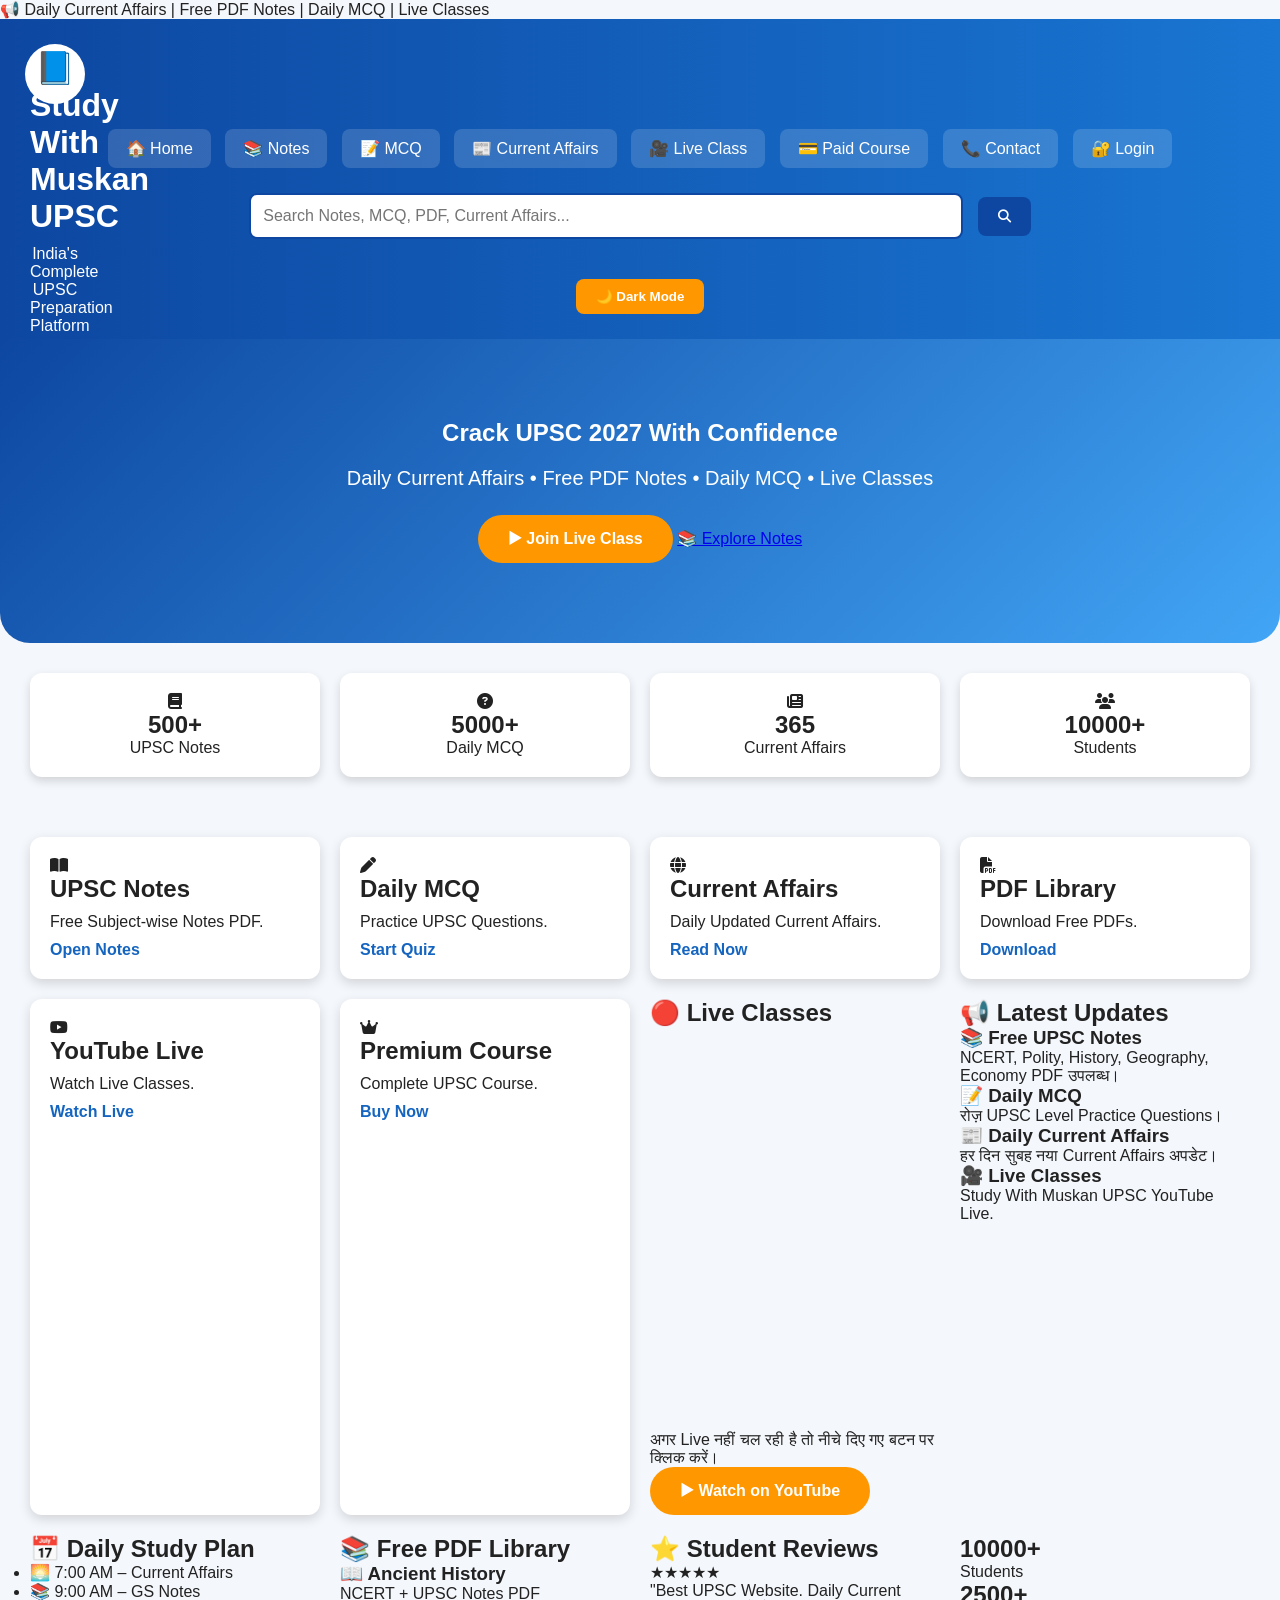
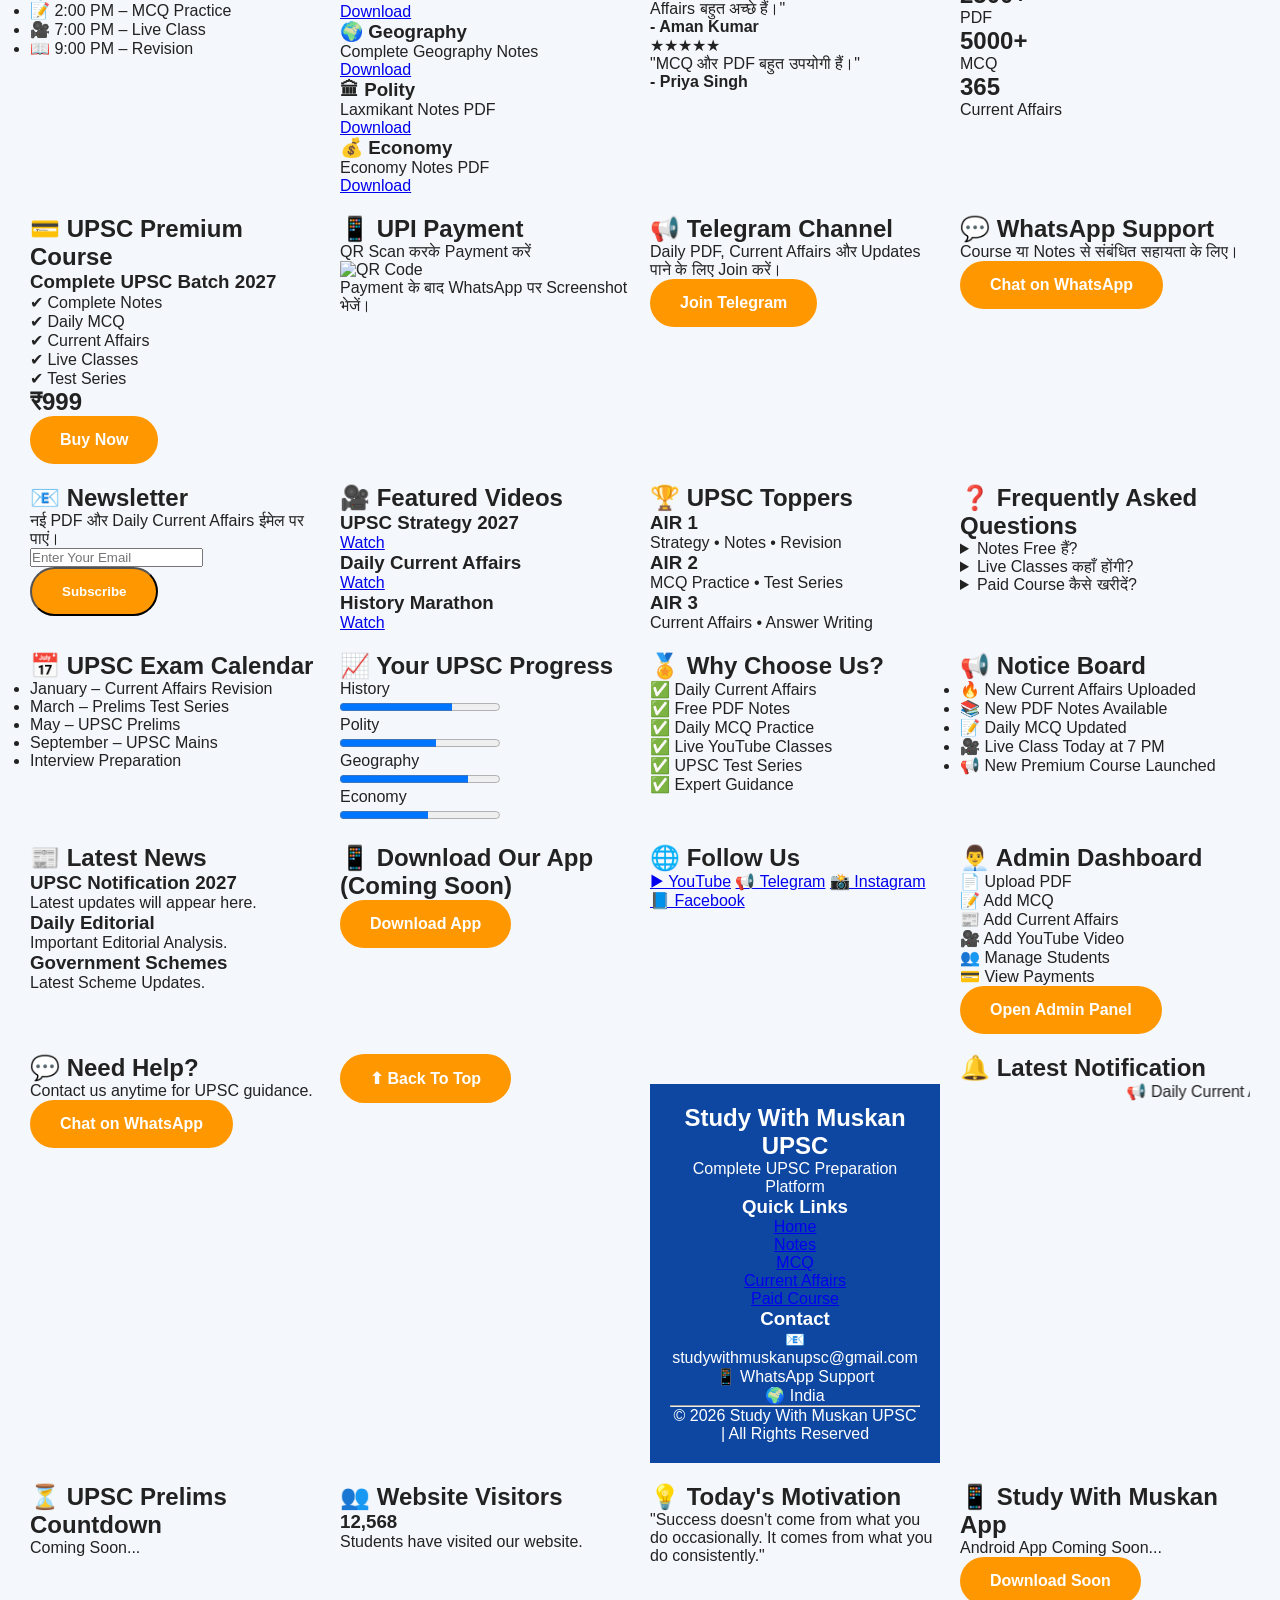
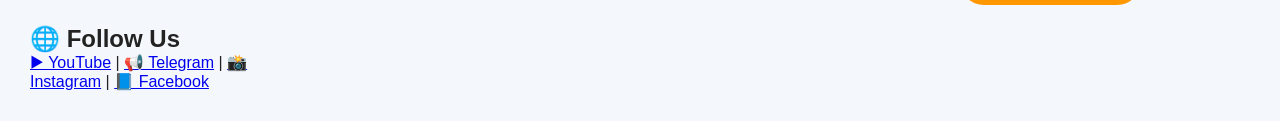
==== index.html @ 5e765876 "Update index.html" ====
<!DOCTYPE html>
<html lang="hi">
<head>
<meta charset="UTF-8">
<meta name="viewport" content="width=device-width, initial-scale=1.0">
<title>Study With Muskan UPSC</title>

<link rel="stylesheet" href="style.css">

<link rel="stylesheet"
href="https://cdnjs.cloudflare.com/ajax/libs/font-awesome/6.5.2/css/all.min.css">

</head>

<body>

<div class="topbar">
📢 Daily Current Affairs | Free PDF Notes | Daily MCQ | Live Classes
</div>

<header class="header">

<div class="logo">

<h1>📘 Study With Muskan UPSC</h1>

<p>India's Complete UPSC Preparation Platform</p>

</div>

<nav>

<a href="index.html">🏠 Home</a>

<a href="notes.html">📚 Notes</a>

<a href="mcq.html">📝 MCQ</a>

<a href="current-affairs.html">📰 Current Affairs</a>

<a href="video.html">🎥 Live Class</a>

<a href="paid.html">💳 Paid Course</a>

<a href="contact.html">📞 Contact</a>

<a href="login.html">🔐 Login</a>

</nav>

<div class="search-box">

<input type="text"
placeholder="Search Notes, MCQ, PDF, Current Affairs...">

<button>

<i class="fa-solid fa-magnifying-glass"></i>

</button>

</div>

<button id="darkBtn">

🌙 Dark Mode

</button>

</header>

<section class="hero">

<h1>Crack UPSC 2027 With Confidence</h1>

<p>

Daily Current Affairs • Free PDF Notes • Daily MCQ • Live Classes

</p>

<a href="https://www.youtube.com/@studywithmuskanupsc"
target="_blank"
class="btn">

▶ Join Live Class

</a>

<a href="notes.html"
class="btn2">

📚 Explore Notes

</a>

</section><section class="dashboard">

<div class="box">
<i class="fa-solid fa-book"></i>
<h2>500+</h2>
<p>UPSC Notes</p>
</div>

<div class="box">
<i class="fa-solid fa-circle-question"></i>
<h2>5000+</h2>
<p>Daily MCQ</p>
</div>

<div class="box">
<i class="fa-solid fa-newspaper"></i>
<h2>365</h2>
<p>Current Affairs</p>
</div>

<div class="box">
<i class="fa-solid fa-users"></i>
<h2>10000+</h2>
<p>Students</p>
</div>

</section>

<section class="cards">

<div class="card">
<i class="fa-solid fa-book-open"></i>
<h2>UPSC Notes</h2>
<p>Free Subject-wise Notes PDF.</p>
<a href="notes.html" class="card-btn">Open Notes</a>
</div>

<div class="card">
<i class="fa-solid fa-pen"></i>
<h2>Daily MCQ</h2>
<p>Practice UPSC Questions.</p>
<a href="mcq.html" class="card-btn">Start Quiz</a>
</div>

<div class="card">
<i class="fa-solid fa-globe"></i>
<h2>Current Affairs</h2>
<p>Daily Updated Current Affairs.</p>
<a href="current-affairs.html" class="card-btn">Read Now</a>
</div>

<div class="card">
<i class="fa-solid fa-file-pdf"></i>
<h2>PDF Library</h2>
<p>Download Free PDFs.</p>
<a href="notes.html" class="card-btn">Download</a>
</div>

<div class="card">
<i class="fa-brands fa-youtube"></i>
<h2>YouTube Live</h2>
<p>Watch Live Classes.</p>
<a href="https://www.youtube.com/@studywithmuskanupsc" target="_blank" class="card-btn">Watch Live</a>
</div>

<div class="card">
<i class="fa-solid fa-crown"></i>
<h2>Premium Course</h2>
<p>Complete UPSC Course.</p>
<a href="paid.html" class="card-btn">Buy Now</a>
</div>
<section class="live-section">

<h2>🔴 Live Classes</h2>

<div class="live-card">

<iframe width="100%" height="400"
src="https://www.youtube.com/embed/live_stream?channel=YOUR_CHANNEL_ID"
title="YouTube Live"
frameborder="0"
allowfullscreen>
</iframe>

<p>अगर Live नहीं चल रही है तो नीचे दिए गए बटन पर क्लिक करें।</p>

<a href="https://www.youtube.com/@studywithmuskanupsc"
target="_blank"
class="btn">

▶ Watch on YouTube

</a>

</div>

</section>

<section class="updates">

<h2>📢 Latest Updates</h2>

<div class="update">

<h3>📚 Free UPSC Notes</h3>

<p>NCERT, Polity, History, Geography, Economy PDF उपलब्ध।</p>

</div>

<div class="update">

<h3>📝 Daily MCQ</h3>

<p>रोज़ UPSC Level Practice Questions।</p>

</div>

<div class="update">

<h3>📰 Daily Current Affairs</h3>

<p>हर दिन सुबह नया Current Affairs अपडेट।</p>

</div>

<div class="update">

<h3>🎥 Live Classes</h3>

<p>Study With Muskan UPSC YouTube Live.</p>

</div>

</section>

<section class="study-plan">

<h2>📅 Daily Study Plan</h2>

<ul>

<li>🌅 7:00 AM – Current Affairs</li>

<li>📚 9:00 AM – GS Notes</li>

<li>📝 2:00 PM – MCQ Practice</li>

<li>🎥 7:00 PM – Live Class</li>

<li>📖 9:00 PM – Revision</li>

</ul>

</section><section class="pdf-library">

<h2>📚 Free PDF Library</h2>

<div class="pdf-card">

<h3>📖 Ancient History</h3>

<p>NCERT + UPSC Notes PDF</p>

<a href="pdf/ancient-history.pdf" class="card-btn">
Download
</a>

</div>

<div class="pdf-card">

<h3>🌍 Geography</h3>

<p>Complete Geography Notes</p>

<a href="pdf/geography.pdf" class="card-btn">
Download
</a>

</div>

<div class="pdf-card">

<h3>🏛 Polity</h3>

<p>Laxmikant Notes PDF</p>

<a href="pdf/polity.pdf" class="card-btn">
Download
</a>

</div>

<div class="pdf-card">

<h3>💰 Economy</h3>

<p>Economy Notes PDF</p>

<a href="pdf/economy.pdf" class="card-btn">
Download
</a>

</div>

</section>

<section class="reviews">

<h2>⭐ Student Reviews</h2>

<div class="review-card">

★★★★★

<p>
"Best UPSC Website. Daily Current Affairs बहुत अच्छे हैं।"
</p>

<h4>- Aman Kumar</h4>

</div>

<div class="review-card">

★★★★★

<p>
"MCQ और PDF बहुत उपयोगी हैं।"
</p>

<h4>- Priya Singh</h4>

</div>

</section>

<section class="counter">

<div class="count-box">
<h2>10000+</h2>
<p>Students</p>
</div>

<div class="count-box">
<h2>2500+</h2>
<p>PDF</p>
</div>

<div class="count-box">
<h2>5000+</h2>
<p>MCQ</p>
</div>

<div class="count-box">
<h2>365</h2>
<p>Current Affairs</p>
</div>

</section><section class="premium">

<h2>💳 UPSC Premium Course</h2>

<div class="premium-card">

<h3>Complete UPSC Batch 2027</h3>

<p>✔ Complete Notes</p>
<p>✔ Daily MCQ</p>
<p>✔ Current Affairs</p>
<p>✔ Live Classes</p>
<p>✔ Test Series</p>

<h2>₹999</h2>

<a href="paid.html" class="btn">
Buy Now
</a>

</div>

</section>

<section class="payment">

<h2>📱 UPI Payment</h2>

<p>QR Scan करके Payment करें</p>

<img src="qr.png"
alt="QR Code"
width="250">

<p>
Payment के बाद WhatsApp पर Screenshot भेजें।
</p>

</section>

<section class="telegram">

<h2>📢 Telegram Channel</h2>

<p>

Daily PDF, Current Affairs और Updates पाने के लिए Join करें।

</p>

<a href="https://t.me/yourtelegram"
class="btn">

Join Telegram

</a>

</section>

<section class="whatsapp">

<h2>💬 WhatsApp Support</h2>

<p>

Course या Notes से संबंधित सहायता के लिए।

</p>

<a href="https://wa.me/91XXXXXXXXXX"
class="btn">

Chat on WhatsApp

</a>

</section>

<section class="newsletter">

<h2>📧 Newsletter</h2>

<p>

नई PDF और Daily Current Affairs ईमेल पर पाएं।

</p>

<input
type="email"
placeholder="Enter Your Email">

<button class="btn">

Subscribe

</button>

</section><section class="featured-videos">

<h2>🎥 Featured Videos</h2>

<div class="video-grid">

<div class="video-card">
<h3>UPSC Strategy 2027</h3>
<a href="https://www.youtube.com/@studywithmuskanupsc" target="_blank" class="card-btn">Watch</a>
</div>

<div class="video-card">
<h3>Daily Current Affairs</h3>
<a href="https://www.youtube.com/@studywithmuskanupsc" target="_blank" class="card-btn">Watch</a>
</div>

<div class="video-card">
<h3>History Marathon</h3>
<a href="https://www.youtube.com/@studywithmuskanupsc" target="_blank" class="card-btn">Watch</a>
</div>

</div>

</section>

<section class="toppers">

<h2>🏆 UPSC Toppers</h2>

<div class="topper-card">
<h3>AIR 1</h3>
<p>Strategy • Notes • Revision</p>
</div>

<div class="topper-card">
<h3>AIR 2</h3>
<p>MCQ Practice • Test Series</p>
</div>

<div class="topper-card">
<h3>AIR 3</h3>
<p>Current Affairs • Answer Writing</p>
</div>

</section>

<section class="faq">

<h2>❓ Frequently Asked Questions</h2>

<details>
<summary>Notes Free हैं?</summary>
<p>हाँ, Free Notes उपलब्ध हैं।</p>
</details>

<details>
<summary>Live Classes कहाँ होंगी?</summary>
<p>YouTube चैनल पर Live Classes होंगी।</p>
</details>

<details>
<summary>Paid Course कैसे खरीदें?</summary>
<p>QR या Payment Gateway से।</p>
</details>

</section>

<section class="calendar">

<h2>📅 UPSC Exam Calendar</h2>

<ul>

<li>January – Current Affairs Revision</li>

<li>March – Prelims Test Series</li>

<li>May – UPSC Prelims</li>

<li>September – UPSC Mains</li>

<li>Interview Preparation</li>

</ul>

</section><section class="progress">

<h2>📈 Your UPSC Progress</h2>

<div class="progress-card">

<p>History</p>

<progress value="70" max="100"></progress>

<p>Polity</p>

<progress value="60" max="100"></progress>

<p>Geography</p>

<progress value="80" max="100"></progress>

<p>Economy</p>

<progress value="55" max="100"></progress>

</div>

</section>

<section class="achievements">

<h2>🏅 Why Choose Us?</h2>

<div class="achievement-card">
✅ Daily Current Affairs
</div>

<div class="achievement-card">
✅ Free PDF Notes
</div>

<div class="achievement-card">
✅ Daily MCQ Practice
</div>

<div class="achievement-card">
✅ Live YouTube Classes
</div>

<div class="achievement-card">
✅ UPSC Test Series
</div>

<div class="achievement-card">
✅ Expert Guidance
</div>

</section>

<section class="notice-board">

<h2>📢 Notice Board</h2>

<ul>

<li>🔥 New Current Affairs Uploaded</li>

<li>📚 New PDF Notes Available</li>

<li>📝 Daily MCQ Updated</li>

<li>🎥 Live Class Today at 7 PM</li>

<li>📢 New Premium Course Launched</li>

</ul>

</section>

<section class="latest-news">

<h2>📰 Latest News</h2>

<div class="news-card">

<h3>UPSC Notification 2027</h3>

<p>Latest updates will appear here.</p>

</div>

<div class="news-card">

<h3>Daily Editorial</h3>

<p>Important Editorial Analysis.</p>

</div>

<div class="news-card">

<h3>Government Schemes</h3>

<p>Latest Scheme Updates.</p>

</div>

</section>

<section class="app-download">

<h2>📱 Download Our App (Coming Soon)</h2>

<a href="#" class="btn">

Download App

</a>

</section>

<section class="social-media">

<h2>🌐 Follow Us</h2>

<a href="https://www.youtube.com/@studywithmuskanupsc" target="_blank">▶ YouTube</a>

<a href="#">📢 Telegram</a>

<a href="#">📸 Instagram</a>

<a href="#">📘 Facebook</a>

</section><section class="admin-preview">

<h2>👨‍💼 Admin Dashboard</h2>

<div class="admin-card">

<p>📄 Upload PDF</p>

<p>📝 Add MCQ</p>

<p>📰 Add Current Affairs</p>

<p>🎥 Add YouTube Video</p>

<p>👥 Manage Students</p>

<p>💳 View Payments</p>

<a href="admin.html" class="btn">
Open Admin Panel
</a>

</div>

</section>

<section class="chat-support">

<h2>💬 Need Help?</h2>

<p>Contact us anytime for UPSC guidance.</p>

<a href="https://wa.me/91XXXXXXXXXX" class="btn">

Chat on WhatsApp

</a>

</section>

<section class="back-top">

<a href="#top" class="btn">

⬆ Back To Top

</a>

</section>

<footer class="footer">

<div class="footer-box">

<h2>Study With Muskan UPSC</h2>

<p>

Complete UPSC Preparation Platform

</p>

</div>

<div class="footer-box">

<h3>Quick Links</h3>

<a href="index.html">Home</a><br>

<a href="notes.html">Notes</a><br>

<a href="mcq.html">MCQ</a><br>

<a href="current-affairs.html">Current Affairs</a><br>

<a href="paid.html">Paid Course</a>

</div>

<div class="footer-box">

<h3>Contact</h3>

<p>📧 studywithmuskanupsc@gmail.com</p>

<p>📱 WhatsApp Support</p>

<p>🌍 India</p>

</div>

<hr>

<p style="text-align:center">

© 2026 Study With Muskan UPSC | All Rights Reserved

</p>

</footer><section class="notification">

<h2>🔔 Latest Notification</h2>

<marquee behavior="scroll" direction="left">

📢 Daily Current Affairs Updated | New PDF Notes Available | Live Class Today 7:00 PM | Premium Course Open

</marquee>

</section>

<section class="countdown">

<h2>⏳ UPSC Prelims Countdown</h2>

<div id="countdown-box">

<p>Coming Soon...</p>

</div>

</section>

<section class="visitor-counter">

<h2>👥 Website Visitors</h2>

<h1 id="visitor">12,568</h1>

<p>Students have visited our website.</p>

</section>

<section class="quote">

<h2>💡 Today's Motivation</h2>

<blockquote>

"Success doesn't come from what you do occasionally. It comes from what you do consistently."

</blockquote>

</section>

<section class="download-app">

<h2>📱 Study With Muskan App</h2>

<p>Android App Coming Soon...</p>

<a href="#" class="btn">

Download Soon

</a>

</section>

<section class="social">

<h2>🌐 Follow Us</h2>

<a href="https://www.youtube.com/@studywithmuskanupsc" target="_blank">▶ YouTube</a> |

<a href="#">📢 Telegram</a> |

<a href="#">📸 Instagram</a> |

<a href="#">📘 Facebook</a>

</section>

<script src="script.js"></script>

</body>

</html>
</section>
---- style.css ----
.dashboard{
display:grid;
grid-template-columns:repeat(auto-fit,minmax(180px,1fr));
gap:20px;
padding:30px;
}

.box{
background:#ffffff;
padding:20px;
text-align:center;
border-radius:12px;
box-shadow:0 4px 10px rgba(0,0,0,.15);
transition:.3s;
}

.box:hover{
transform:translateY(-8px);
}

.dark .box{
background:#2b2b2b;
color:white;
}.dark{
background:#121212;
color:white;
}

.dark .header{
background:#000;
}

.dark .hero{
background:#1f1f1f;
color:white;
}

.dark .card{
background:#2a2a2a;
color:white;
}

.dark footer{
background:#000;
}*{
margin:0;
padding:0;
box-sizing:border-box;
font-family:Arial,sans-serif;
}

body{
background:#f4f7fb;
color:#222;
}

.header{
background:linear-gradient(90deg,#0d47a1,#1976d2);
color:white;
text-align:center;
padding:25px;
}

.header h1{
font-size:32px;
margin-bottom:10px;
}

nav{
margin-top:20px;
}

nav a{
display:inline-block;
margin:5px;
padding:10px 18px;
background:rgba(255,255,255,.15);
color:white;
text-decoration:none;
border-radius:8px;
transition:.3s;
}

nav a:hover{
background:white;
color:#1565c0;
}

#darkBtn{
margin-top:20px;
padding:10px 20px;
border:none;
border-radius:8px;
background:#ff9800;
color:white;
font-weight:bold;
cursor:pointer;
}

.hero{
text-align:center;
padding:60px 20px;
background:white;
}

.hero h2{
font-size:40px;
color:#1565c0;
}

.hero p{
margin:20px 0;
font-size:20px;
}

.btn{
display:inline-block;
background:#e53935;
color:white;
padding:15px 30px;
text-decoration:none;
border-radius:10px;
}

.cards{
display:grid;
grid-template-columns:repeat(auto-fit,minmax(250px,1fr));
gap:20px;
padding:30px;
}

.card{
background:white;
padding:20px;
border-radius:12px;
box-shadow:0 4px 12px rgba(0,0,0,.15);
}

.card h2{
margin-bottom:10px;
}

.card a{
display:inline-block;
margin-top:10px;
color:#1565c0;
font-weight:bold;
text-decoration:none;
}

footer{
background:#0d47a1;
color:white;
text-align:center;
padding:20px;
margin-top:30px;
}
.logo-box{
display:flex;
justify-content:center;
align-items:center;
gap:15px;
margin-bottom:15px;
}

.logo{
width:60px;
height:60px;
border-radius:50%;
background:white;
padding:5px;
}
.card{
transition:0.3s;
}

.card:hover{
transform:translateY(-10px);
box-shadow:0 10px 25px rgba(0,0,0,.3);
}

.btn{
transition:0.3s;
}

.btn:hover{
background:#ff5722;
transform:scale(1.05);
}
.notice{
background:#ffeb3b;
color:#000;
text-align:center;
padding:12px;
font-weight:bold;
animation:blink 2s infinite;
}

@keyframes blink{
50%{
opacity:0.6;
}
}
.visitor{
text-align:center;
font-size:20px;
font-weight:bold;
padding:20px;
background:#e3f2fd;
margin:20px;
border-radius:10px;
}
.hero{
background:linear-gradient(135deg,#0d47a1,#42a5f5);
color:white;
padding:80px 20px;
text-align:center;
border-radius:0 0 30px 30px;
}

.hero h2{
font-size:42px;
margin-bottom:15px;
}

.hero p{
font-size:20px;
margin-bottom:25px;
}

.btn{
display:inline-block;
background:#ff9800;
color:white;
padding:15px 30px;
border-radius:30px;
text-decoration:none;
font-weight:bold;
transition:0.3s;
}

.btn:hover{
background:#ff5722;
transform:scale(1.08);
}
.top-bar{
background:#ff5722;
color:white;
padding:10px;
text-align:center;
font-weight:bold;
position:sticky;
top:0;
z-index:1000;
}
.slider img{
width:100%;
height:300px;
object-fit:cover;
border-radius:15px;
margin-top:20px;
box-shadow:0 5px 15px rgba(0,0,0,.2);
}
.search-box{
text-align:center;
margin:20px;
}

.search-box input{
width:60%;
padding:12px;
border:2px solid #0d47a1;
border-radius:8px;
font-size:16px;
}

.search-box button{
padding:12px 20px;
background:#0d47a1;
color:white;
border:none;
border-radius:8px;
cursor:pointer;
margin-left:10px;
}
form{
max-width:500px;
margin:30px auto;
padding:20px;
background:white;
border-radius:10px;
box-shadow:0 5px 15px rgba(0,0,0,.2);
}

form input,
form textarea{
width:100%;
padding:12px;
margin:10px 0;
border:1px solid #ccc;
border-radius:8px;
}

form button{
background:#0d47a1;
color:white;
padding:12px 20px;
border:none;
border-radius:8px;
font-size:18px;
cursor:pointer;
}
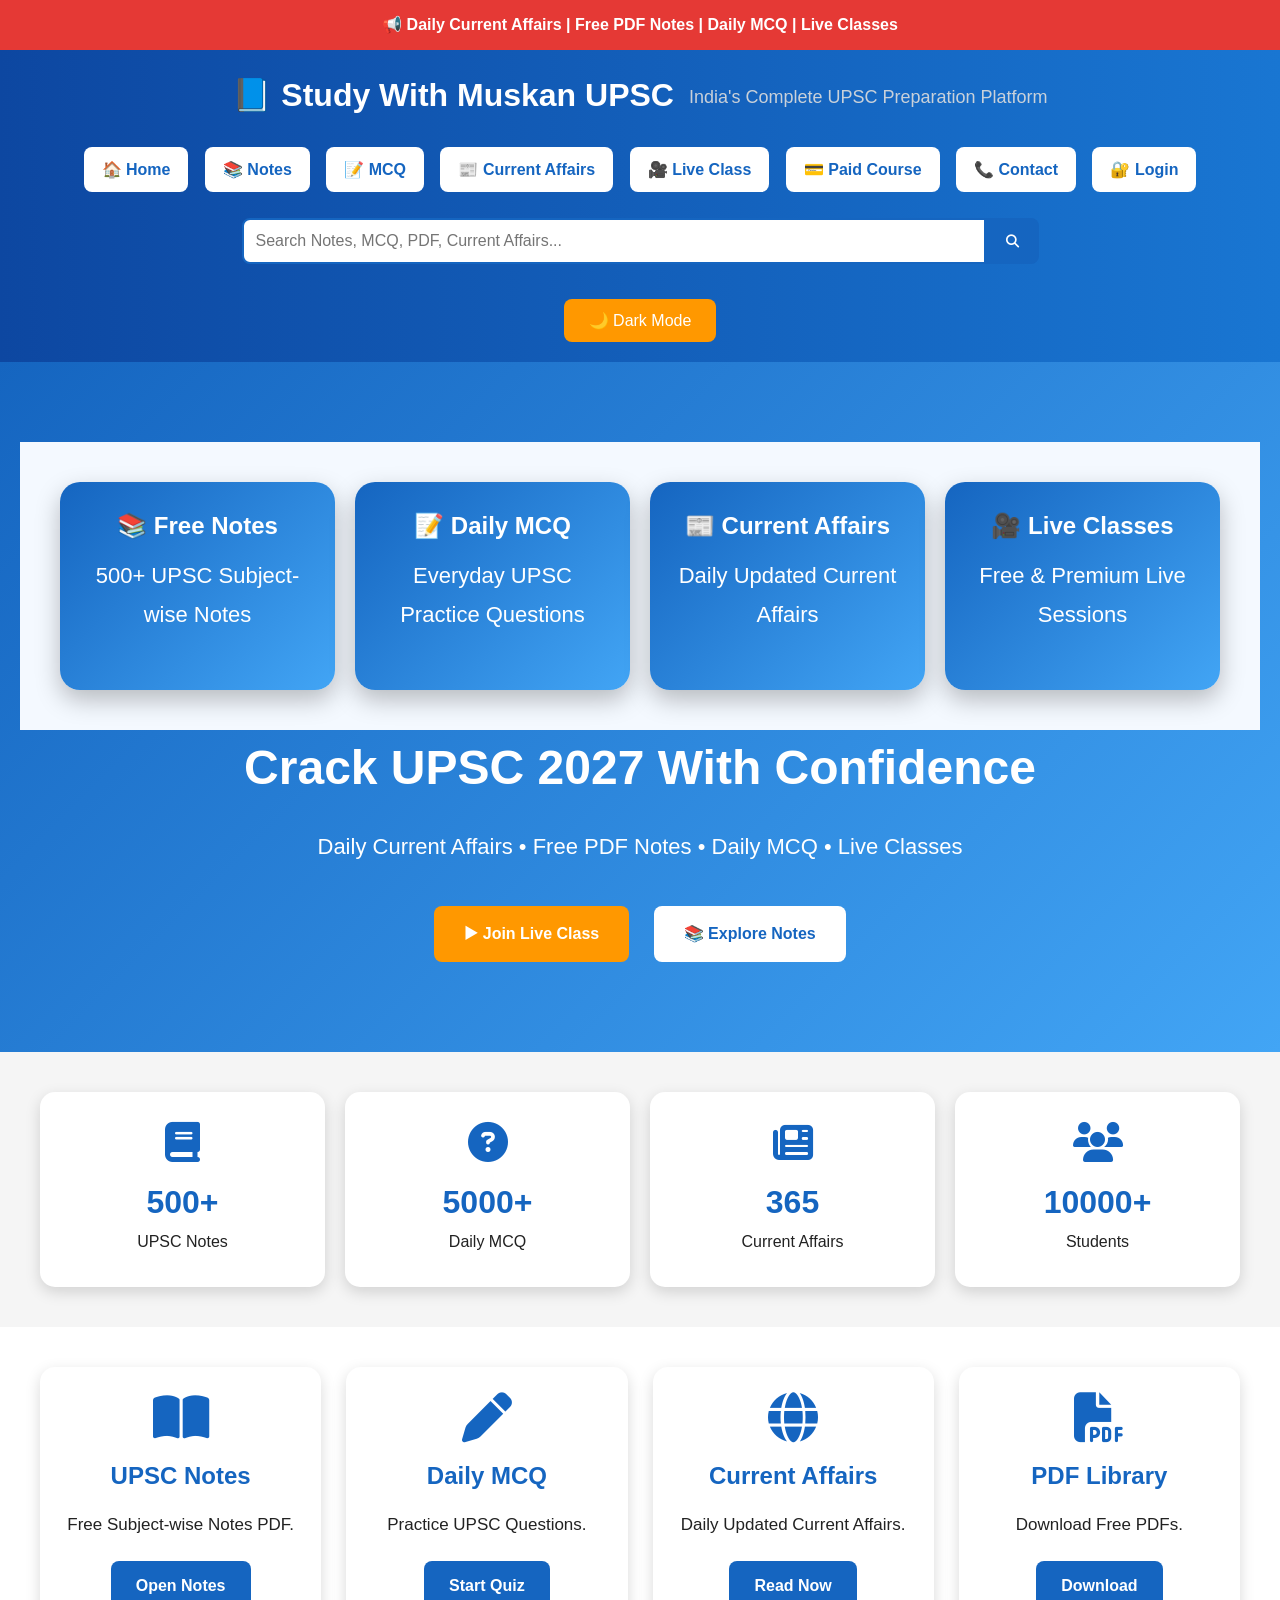
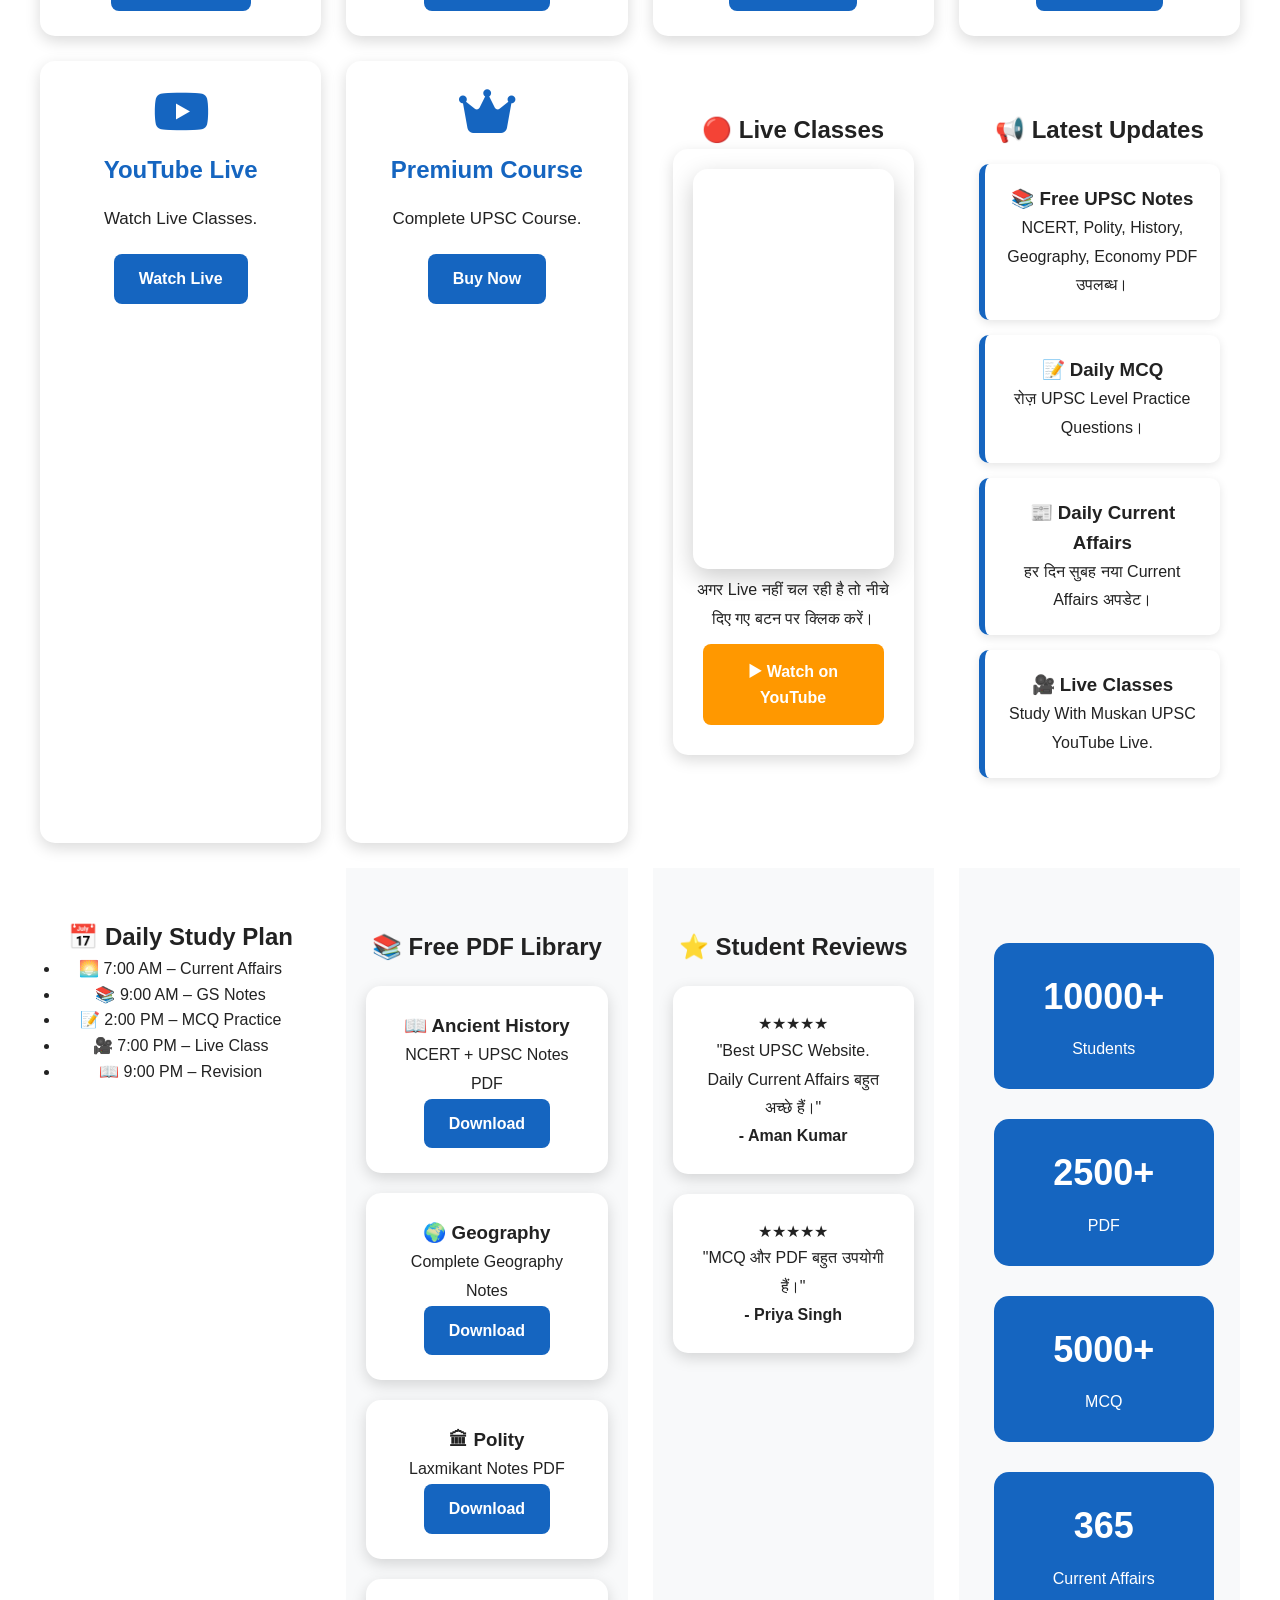
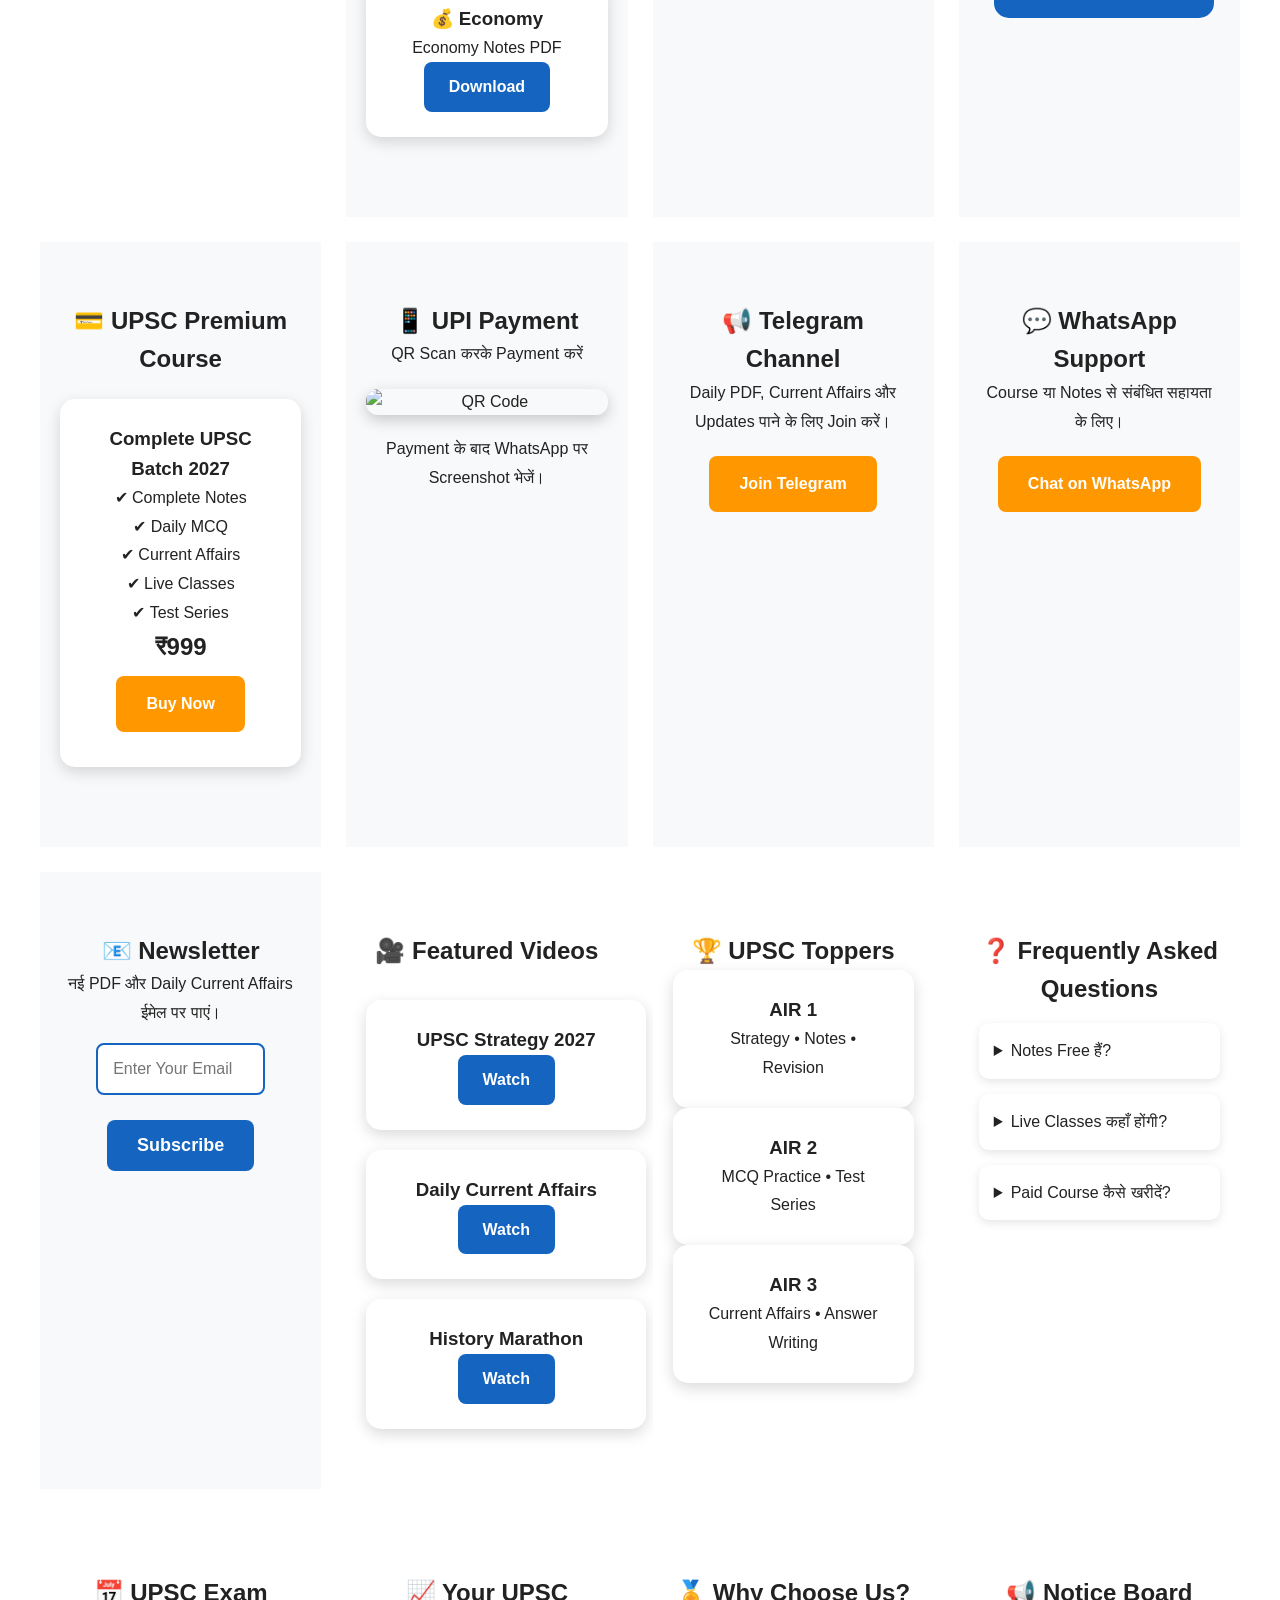
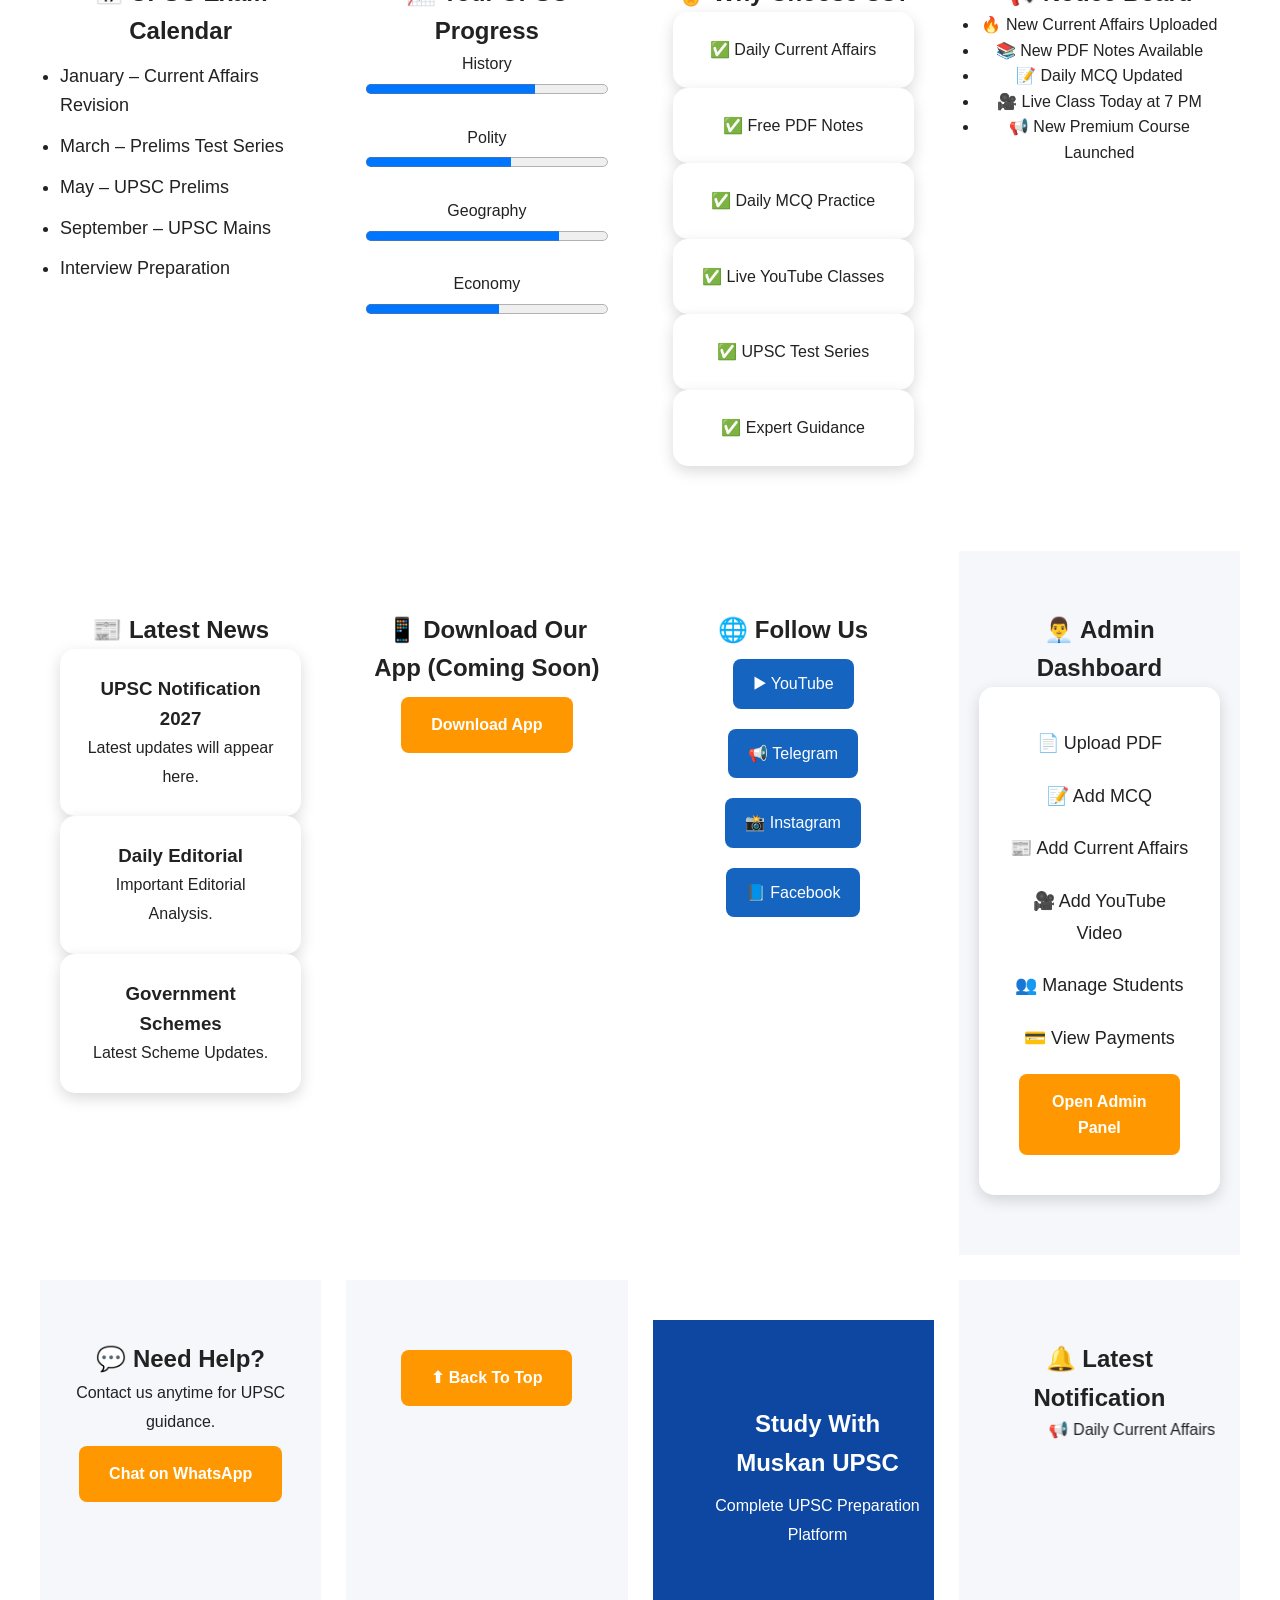
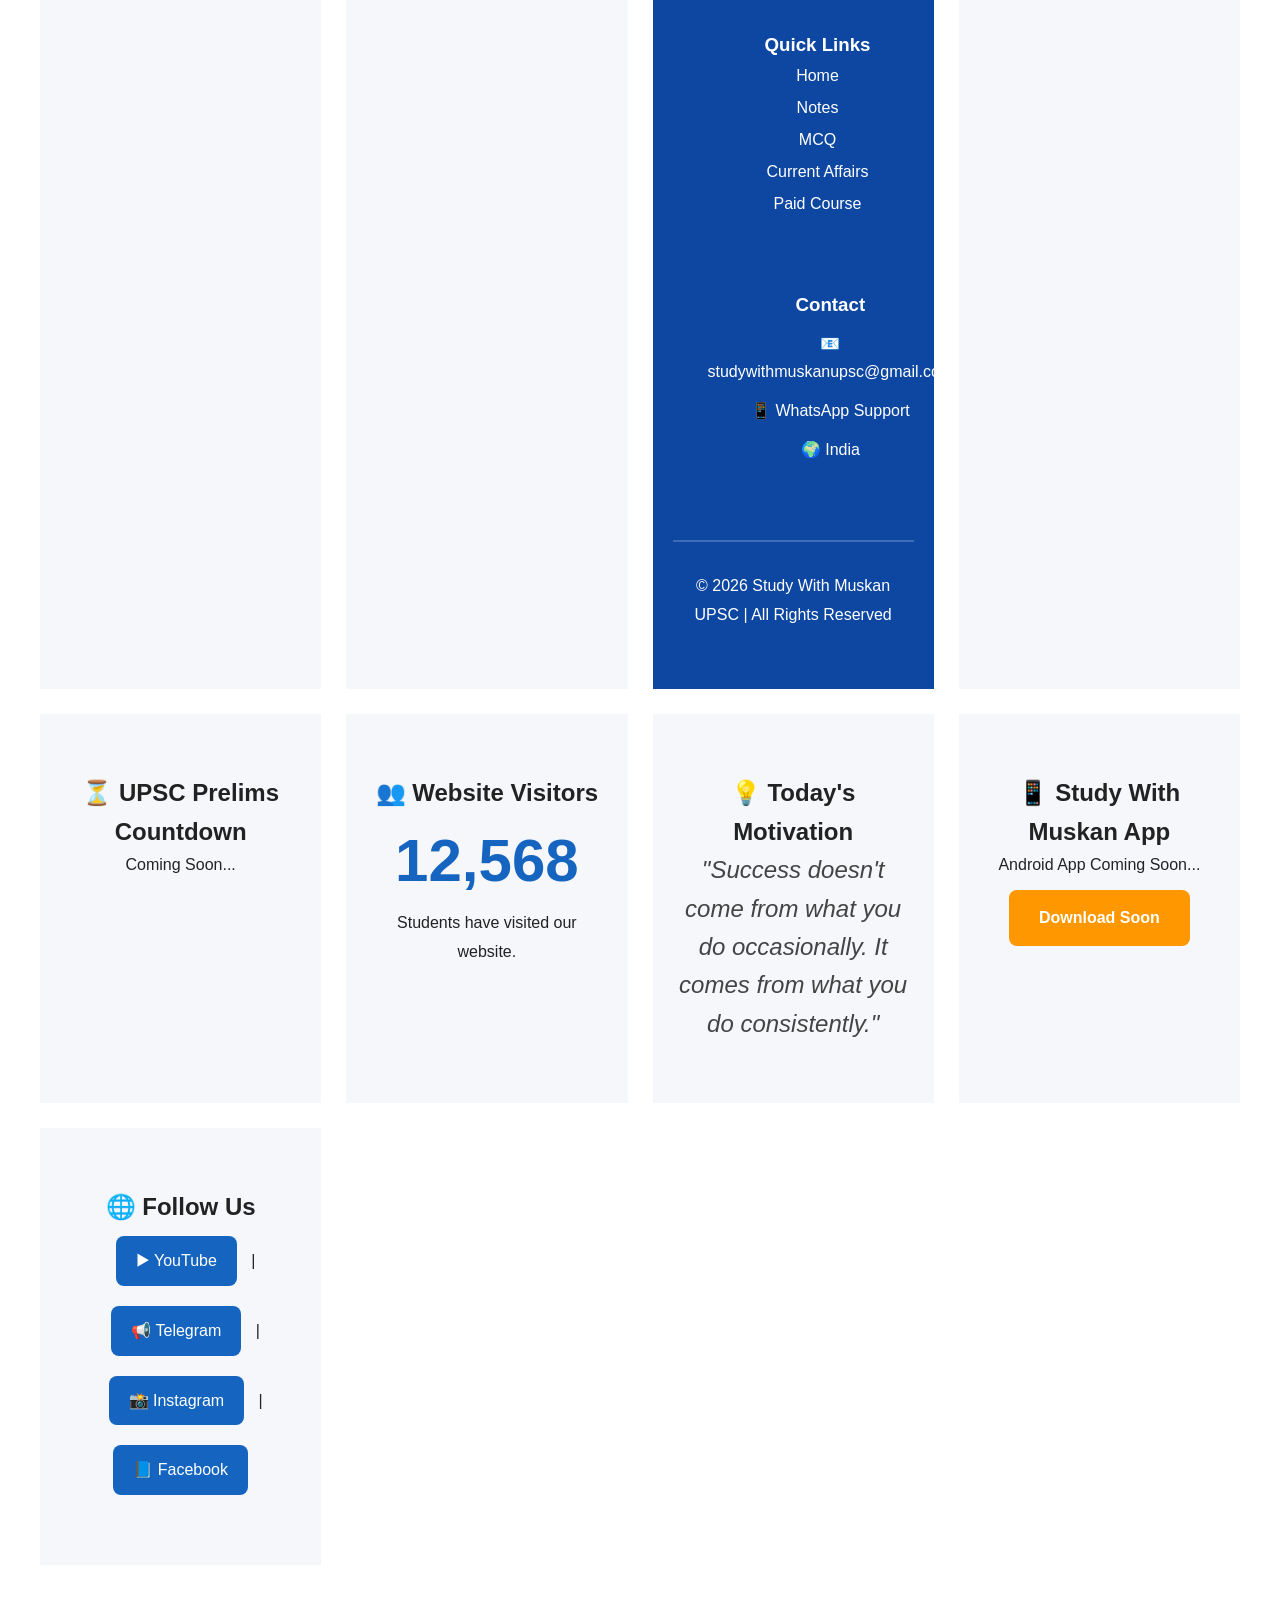
==== commit 81888826: "Update index.html" ====
--- a/index.html
+++ b/index.html
@@ -70,7 +70,29 @@
 </header>
 
 <section class="hero">
-
+<section class="features">
+
+<div class="feature-card">
+    <h2>📚 Free Notes</h2>
+    <p>500+ UPSC Subject-wise Notes</p>
+</div>
+
+<div class="feature-card">
+    <h2>📝 Daily MCQ</h2>
+    <p>Everyday UPSC Practice Questions</p>
+</div>
+
+<div class="feature-card">
+    <h2>📰 Current Affairs</h2>
+    <p>Daily Updated Current Affairs</p>
+</div>
+
+<div class="feature-card">
+    <h2>🎥 Live Classes</h2>
+    <p>Free & Premium Live Sessions</p>
+</div>
+
+</section>
 <h1>Crack UPSC 2027 With Confidence</h1>
 
 <p>
--- a/style.css
+++ b/style.css
@@ -1,312 +1,948 @@
-.dashboard{
-display:grid;
-grid-template-columns:repeat(auto-fit,minmax(180px,1fr));
-gap:20px;
-padding:30px;
-}
-
-.box{
-background:#ffffff;
-padding:20px;
-text-align:center;
-border-radius:12px;
-box-shadow:0 4px 10px rgba(0,0,0,.15);
-transition:.3s;
-}
-
-.box:hover{
-transform:translateY(-8px);
-}
-
-.dark .box{
-background:#2b2b2b;
-color:white;
-}.dark{
-background:#121212;
-color:white;
-}
-
-.dark .header{
-background:#000;
-}
-
-.dark .hero{
-background:#1f1f1f;
-color:white;
-}
-
-.dark .card{
-background:#2a2a2a;
-color:white;
-}
-
-.dark footer{
-background:#000;
-}*{
+*{
 margin:0;
 padding:0;
 box-sizing:border-box;
 font-family:Arial,sans-serif;
+scroll-behavior:smooth;
 }
 
 body{
 background:#f4f7fb;
 color:#222;
+line-height:1.6;
+}
+
+.topbar{
+background:#e53935;
+color:#fff;
+padding:12px;
+text-align:center;
+font-weight:bold;
+font-size:16px;
 }
 
 .header{
 background:linear-gradient(90deg,#0d47a1,#1976d2);
-color:white;
-text-align:center;
-padding:25px;
-}
-
-.header h1{
-font-size:32px;
-margin-bottom:10px;
-}
-
-nav{
-margin-top:20px;
-}
-
-nav a{
-display:inline-block;
-margin:5px;
-padding:10px 18px;
-background:rgba(255,255,255,.15);
-color:white;
-text-decoration:none;
-border-radius:8px;
-transition:.3s;
-}
-
-nav a:hover{
-background:white;
-color:#1565c0;
-}
-
-#darkBtn{
-margin-top:20px;
-padding:10px 20px;
-border:none;
-border-radius:8px;
-background:#ff9800;
-color:white;
-font-weight:bold;
-cursor:pointer;
-}
-
-.hero{
-text-align:center;
-padding:60px 20px;
-background:white;
-}
-
-.hero h2{
-font-size:40px;
-color:#1565c0;
-}
-
-.hero p{
-margin:20px 0;
-font-size:20px;
-}
-
-.btn{
-display:inline-block;
-background:#e53935;
-color:white;
-padding:15px 30px;
-text-decoration:none;
-border-radius:10px;
-}
-
-.cards{
-display:grid;
-grid-template-columns:repeat(auto-fit,minmax(250px,1fr));
-gap:20px;
-padding:30px;
-}
-
-.card{
-background:white;
 padding:20px;
-border-radius:12px;
-box-shadow:0 4px 12px rgba(0,0,0,.15);
-}
-
-.card h2{
-margin-bottom:10px;
-}
-
-.card a{
-display:inline-block;
-margin-top:10px;
-color:#1565c0;
-font-weight:bold;
-text-decoration:none;
-}
-
-footer{
-background:#0d47a1;
-color:white;
-text-align:center;
-padding:20px;
-margin-top:30px;
-}
-.logo-box{
-display:flex;
-justify-content:center;
-align-items:center;
-gap:15px;
-margin-bottom:15px;
-}
-
-.logo{
-width:60px;
-height:60px;
-border-radius:50%;
-background:white;
-padding:5px;
-}
-.card{
-transition:0.3s;
-}
-
-.card:hover{
-transform:translateY(-10px);
-box-shadow:0 10px 25px rgba(0,0,0,.3);
-}
-
-.btn{
-transition:0.3s;
-}
-
-.btn:hover{
-background:#ff5722;
-transform:scale(1.05);
-}
-.notice{
-background:#ffeb3b;
-color:#000;
-text-align:center;
-padding:12px;
-font-weight:bold;
-animation:blink 2s infinite;
-}
-
-@keyframes blink{
-50%{
-opacity:0.6;
-}
-}
-.visitor{
-text-align:center;
-font-size:20px;
-font-weight:bold;
-padding:20px;
-background:#e3f2fd;
-margin:20px;
-border-radius:10px;
-}
-.hero{
-background:linear-gradient(135deg,#0d47a1,#42a5f5);
-color:white;
-padding:80px 20px;
-text-align:center;
-border-radius:0 0 30px 30px;
-}
-
-.hero h2{
-font-size:42px;
-margin-bottom:15px;
-}
-
-.hero p{
-font-size:20px;
-margin-bottom:25px;
-}
-
-.btn{
-display:inline-block;
-background:#ff9800;
-color:white;
-padding:15px 30px;
-border-radius:30px;
-text-decoration:none;
-font-weight:bold;
-transition:0.3s;
-}
-
-.btn:hover{
-background:#ff5722;
-transform:scale(1.08);
-}
-.top-bar{
-background:#ff5722;
-color:white;
-padding:10px;
-text-align:center;
-font-weight:bold;
+text-align:center;
+color:white;
 position:sticky;
 top:0;
 z-index:1000;
 }
-.slider img{
-width:100%;
-height:300px;
-object-fit:cover;
-border-radius:15px;
+
+.logo h1{
+font-size:36px;
+margin-bottom:8px;
+}
+
+.logo p{
+font-size:18px;
+opacity:.9;
+}
+
+nav{
 margin-top:20px;
-box-shadow:0 5px 15px rgba(0,0,0,.2);
-}
+}
+
+nav a{
+display:inline-block;
+margin:6px;
+padding:10px 18px;
+text-decoration:none;
+background:white;
+color:#1565c0;
+border-radius:8px;
+font-weight:bold;
+transition:.3s;
+}
+
+nav a:hover{
+background:#ff9800;
+color:white;
+}
+
 .search-box{
-text-align:center;
-margin:20px;
+margin:20px auto;
+display:flex;
+justify-content:center;
 }
 
 .search-box input{
 width:60%;
 padding:12px;
-border:2px solid #0d47a1;
-border-radius:8px;
+border:2px solid #1565c0;
+border-radius:8px 0 0 8px;
 font-size:16px;
 }
 
 .search-box button{
 padding:12px 20px;
-background:#0d47a1;
+border:none;
+background:#1565c0;
+color:white;
+border-radius:0 8px 8px 0;
+cursor:pointer;
+}
+
+#darkBtn{
+margin-top:15px;
+padding:12px 25px;
+background:#ff9800;
 color:white;
 border:none;
 border-radius:8px;
 cursor:pointer;
-margin-left:10px;
-}
-form{
+font-size:16px;
+}.hero{
+background:linear-gradient(135deg,#1565c0,#42a5f5);
+color:white;
+text-align:center;
+padding:80px 20px;
+}
+
+.hero h1{
+font-size:48px;
+margin-bottom:20px;
+}
+
+.hero p{
+font-size:22px;
+margin-bottom:30px;
+}
+
+.btn,
+.btn2{
+display:inline-block;
+padding:15px 30px;
+margin:10px;
+text-decoration:none;
+border-radius:8px;
+font-weight:bold;
+transition:.3s;
+}
+
+.btn{
+background:#ff9800;
+color:white;
+}
+
+.btn:hover{
+background:#f57c00;
+transform:scale(1.05);
+}
+
+.btn2{
+background:white;
+color:#1565c0;
+}
+
+.btn2:hover{
+background:#eeeeee;
+transform:scale(1.05);
+}
+
+.dashboard{
+display:grid;
+grid-template-columns:repeat(auto-fit,minmax(220px,1fr));
+gap:20px;
+padding:40px;
+background:#f5f5f5;
+}
+
+.box{
+background:white;
+padding:30px;
+text-align:center;
+border-radius:15px;
+box-shadow:0 5px 15px rgba(0,0,0,.15);
+transition:.3s;
+}
+
+.box:hover{
+transform:translateY(-8px);
+}
+
+.box i{
+font-size:40px;
+color:#1565c0;
+margin-bottom:15px;
+}
+
+.box h2{
+font-size:32px;
+color:#1565c0;
+}.cards{
+display:grid;
+grid-template-columns:repeat(auto-fit,minmax(280px,1fr));
+gap:25px;
+padding:40px;
+background:#ffffff;
+}
+
+.card{
+background:white;
+padding:25px;
+text-align:center;
+border-radius:15px;
+box-shadow:0 5px 15px rgba(0,0,0,.15);
+transition:.3s;
+}
+
+.card:hover{
+transform:translateY(-10px);
+box-shadow:0 10px 25px rgba(0,0,0,.25);
+}
+
+.card i{
+font-size:50px;
+color:#1565c0;
+margin-bottom:15px;
+}
+
+.card h2{
+margin-bottom:15px;
+color:#1565c0;
+}
+
+.card p{
+margin-bottom:20px;
+font-size:17px;
+}
+
+.card-btn{
+display:inline-block;
+padding:12px 25px;
+background:#1565c0;
+color:white;
+text-decoration:none;
+border-radius:8px;
+font-weight:bold;
+transition:.3s;
+}
+
+.card-btn:hover{
+background:#ff9800;
+}
+
+.live-section,
+.updates,
+.study-plan{
+padding:50px 20px;
+text-align:center;
+}
+
+.live-card{
+max-width:900px;
+margin:auto;
+background:white;
+padding:20px;
+border-radius:15px;
+box-shadow:0 5px 15px rgba(0,0,0,.15);
+}
+
+.update{
+background:white;
+margin:15px auto;
+padding:20px;
+max-width:800px;
+border-left:6px solid #1565c0;
+border-radius:10px;
+box-shadow:0 3px 10px rgba(0,0,0,.1);
+}.pdf-library,
+.reviews,
+.counter,
+.premium,
+.payment,
+.telegram,
+.whatsapp,
+.newsletter{
+padding:60px 20px;
+text-align:center;
+background:#f8f9fa;
+}
+
+.pdf-card,
+.review-card,
+.premium-card{
+background:#fff;
+padding:25px;
+margin:20px auto;
+max-width:420px;
+border-radius:15px;
+box-shadow:0 5px 15px rgba(0,0,0,.15);
+transition:.3s;
+}
+
+.pdf-card:hover,
+.review-card:hover,
+.premium-card:hover{
+transform:translateY(-8px);
+}
+
+.count-box{
+display:inline-block;
+width:220px;
+margin:15px;
+padding:25px;
+background:#1565c0;
+color:#fff;
+border-radius:15px;
+}
+
+.count-box h2{
+font-size:36px;
+margin-bottom:10px;
+}
+
+.newsletter input{
+width:70%;
 max-width:500px;
-margin:30px auto;
-padding:20px;
-background:white;
-border-radius:10px;
-box-shadow:0 5px 15px rgba(0,0,0,.2);
-}
-
-form input,
-form textarea{
-width:100%;
-padding:12px;
-margin:10px 0;
-border:1px solid #ccc;
+padding:15px;
+border:2px solid #1565c0;
 border-radius:8px;
-}
-
-form button{
-background:#0d47a1;
-color:white;
-padding:12px 20px;
+margin:15px 0;
+font-size:16px;
+}
+
+.newsletter button{
+padding:15px 30px;
+background:#1565c0;
+color:#fff;
 border:none;
 border-radius:8px;
+cursor:pointer;
 font-size:18px;
+}
+
+.payment img{
+border-radius:12px;
+box-shadow:0 5px 15px rgba(0,0,0,.2);
+margin:20px 0;
+}
+
+.telegram .btn,
+.whatsapp .btn{
+margin-top:20px;
+}.featured-videos,
+.toppers,
+.faq,
+.calendar,
+.progress,
+.achievements,
+.notice-board,
+.latest-news,
+.app-download,
+.social-media{
+padding:60px 20px;
+text-align:center;
+background:#ffffff;
+}
+
+.video-grid{
+display:grid;
+grid-template-columns:repeat(auto-fit,minmax(280px,1fr));
+gap:20px;
+margin-top:30px;
+}
+
+.video-card,
+.topper-card,
+.news-card,
+.achievement-card{
+background:#fff;
+padding:25px;
+border-radius:15px;
+box-shadow:0 5px 15px rgba(0,0,0,.15);
+transition:.3s;
+}
+
+.video-card:hover,
+.topper-card:hover,
+.news-card:hover,
+.achievement-card:hover{
+transform:translateY(-8px);
+}
+
+.faq details{
+max-width:800px;
+margin:15px auto;
+padding:15px;
+background:#fff;
+border-radius:10px;
+box-shadow:0 3px 10px rgba(0,0,0,.1);
+text-align:left;
+}
+
+.calendar ul{
+max-width:700px;
+margin:auto;
+text-align:left;
+}
+
+.calendar li{
+margin:12px 0;
+font-size:18px;
+}
+
+progress{
+width:100%;
+height:20px;
+margin-bottom:20px;
+}
+
+.social-media a{
+display:inline-block;
+margin:10px;
+padding:12px 20px;
+background:#1565c0;
+color:white;
+text-decoration:none;
+border-radius:8px;
+transition:.3s;
+}
+
+.social-media a:hover{
+background:#ff9800;
+}.admin-preview,
+.chat-support,
+.back-top,
+.notification,
+.countdown,
+.visitor-counter,
+.quote,
+.download-app,
+.social{
+padding:60px 20px;
+text-align:center;
+background:#f5f7fb;
+}
+
+.admin-card{
+max-width:600px;
+margin:auto;
+background:#fff;
+padding:30px;
+border-radius:15px;
+box-shadow:0 5px 15px rgba(0,0,0,.15);
+}
+
+.admin-card p{
+padding:10px 0;
+font-size:18px;
+}
+
+.footer{
+background:#0d47a1;
+color:#fff;
+padding:50px 20px;
+margin-top:40px;
+}
+
+.footer-box{
+margin:20px;
+display:inline-block;
+vertical-align:top;
+min-width:250px;
+}
+
+.footer a{
+color:#fff;
+text-decoration:none;
+line-height:2;
+}
+
+.footer a:hover{
+color:#ffeb3b;
+}
+
+.footer hr{
+margin:30px 0;
+border:1px solid rgba(255,255,255,.2);
+}
+
+.visitor-counter h1{
+font-size:60px;
+color:#1565c0;
+}
+
+blockquote{
+font-size:24px;
+font-style:italic;
+max-width:900px;
+margin:auto;
+color:#444;
+}
+
+.social a{
+display:inline-block;
+margin:10px;
+padding:12px 20px;
+background:#1565c0;
+color:white;
+border-radius:8px;
+text-decoration:none;
+transition:.3s;
+}
+
+.social a:hover{
+background:#ff9800;
+}/* ===== Mobile Responsive ===== */
+
+@media(max-width:992px){
+
+nav{
+display:flex;
+flex-wrap:wrap;
+justify-content:center;
+}
+
+.search-box input{
+width:90%;
+}
+
+.hero h1{
+font-size:36px;
+}
+
+.hero p{
+font-size:18px;
+}
+
+.dashboard{
+grid-template-columns:repeat(2,1fr);
+}
+
+.cards{
+grid-template-columns:repeat(2,1fr);
+}
+
+.video-grid{
+grid-template-columns:repeat(2,1fr);
+}
+
+}
+
+@media(max-width:768px){
+
+.logo h1{
+font-size:28px;
+}
+
+.logo p{
+font-size:15px;
+}
+
+nav a{
+display:block;
+margin:8px auto;
+width:90%;
+}
+
+.search-box{
+display:block;
+}
+
+.search-box input{
+width:100%;
+margin-bottom:10px;
+}
+
+.search-box button{
+width:100%;
+border-radius:8px;
+}
+
+.hero{
+padding:60px 15px;
+}
+
+.hero h1{
+font-size:30px;
+}
+
+.hero p{
+font-size:17px;
+}
+
+.dashboard,
+.cards,
+.video-grid{
+grid-template-columns:1fr;
+}
+
+.box,
+.card,
+.pdf-card,
+.review-card,
+.premium-card{
+width:100%;
+}
+
+.footer-box{
+display:block;
+margin:25px auto;
+text-align:center;
+}
+
+iframe{
+height:250px;
+}
+
+}
+
+@media(max-width:480px){
+
+.topbar{
+font-size:13px;
+}
+
+.hero h1{
+font-size:24px;
+}
+
+.hero p{
+font-size:15px;
+}
+
+.btn,
+.btn2,
+.card-btn{
+width:100%;
+margin-top:10px;
+}
+
+.count-box{
+width:100%;
+}
+
+.newsletter input{
+width:100%;
+}
+
+}/* ===== Animation ===== */
+
+@keyframes fadeIn{
+0%{
+opacity:0;
+transform:translateY(30px);
+}
+100%{
+opacity:1;
+transform:translateY(0);
+}
+}
+
+.hero,
+.card,
+.box,
+.pdf-card,
+.review-card,
+.video-card,
+.topper-card,
+.news-card,
+.premium-card{
+animation:fadeIn 1s ease;
+}
+
+.card:hover,
+.box:hover,
+.pdf-card:hover,
+.review-card:hover,
+.video-card:hover,
+.topper-card:hover,
+.news-card:hover,
+.premium-card:hover{
+transform:translateY(-10px) scale(1.03);
+transition:.3s;
+}
+
+/* Scroll Bar */
+
+::-webkit-scrollbar{
+width:10px;
+}
+
+::-webkit-scrollbar-track{
+background:#f1f1f1;
+}
+
+::-webkit-scrollbar-thumb{
+background:#1565c0;
+border-radius:10px;
+}
+
+::-webkit-scrollbar-thumb:hover{
+background:#0d47a1;
+}
+
+/* Selection */
+
+::selection{
+background:#1565c0;
+color:white;
+}
+
+/* Images */
+
+img{
+max-width:100%;
+height:auto;
+display:block;
+border-radius:12px;
+}
+
+/* Tables */
+
+table{
+width:100%;
+border-collapse:collapse;
+margin-top:20px;
+}
+
+table th,
+table td{
+border:1px solid #ddd;
+padding:12px;
+text-align:center;
+}
+
+table th{
+background:#1565c0;
+color:white;
+}
+
+table tr:nth-child(even){
+background:#f5f5f5;
+}/* ===== Dark Mode ===== */
+
+body.dark{
+background:#121212;
+color:#ffffff;
+}
+
+body.dark .header,
+body.dark .footer{
+background:#000;
+}
+
+body.dark .topbar{
+background:#b71c1c;
+}
+
+body.dark .hero{
+background:linear-gradient(135deg,#111,#333);
+}
+
+body.dark .card,
+body.dark .box,
+body.dark .pdf-card,
+body.dark .review-card,
+body.dark .video-card,
+body.dark .topper-card,
+body.dark .news-card,
+body.dark .premium-card,
+body.dark .update,
+body.dark .live-card,
+body.dark .admin-card{
+background:#1f1f1f;
+color:white;
+}
+
+body.dark nav a{
+background:#333;
+color:white;
+}
+
+body.dark nav a:hover{
+background:#ff9800;
+}
+
+body.dark .search-box input{
+background:#222;
+color:white;
+border:2px solid #666;
+}
+
+body.dark .search-box button{
+background:#444;
+}
+
+body.dark .count-box{
+background:#222;
+}
+
+body.dark table tr:nth-child(even){
+background:#222;
+}
+
+body.dark blockquote{
+color:#ddd;
+}
+
+body.dark a{
+color:#90caf9;
+}/* ===== Final Professional Touch ===== */
+
+html{
+scroll-behavior:smooth;
+}
+
+section{
+padding:70px 20px;
+}
+
+h1,h2,h3{
+font-weight:700;
+}
+
+p{
+line-height:1.8;
+}
+
+.shadow{
+box-shadow:0 8px 25px rgba(0,0,0,.15);
+}
+
+.round{
+border-radius:20px;
+}
+
+.text-center{
+text-align:center;
+}
+
+.bg-primary{
+background:#1565c0;
+color:white;
+}
+
+.bg-light{
+background:#f8f9fa;
+}
+
+.text-primary{
+color:#1565c0;
+}
+
+.mt-20{
+margin-top:20px;
+}
+
+.mt-40{
+margin-top:40px;
+}
+
+.mb-20{
+margin-bottom:20px;
+}
+
+.mb-40{
+margin-bottom:40px;
+}
+
+.hidden{
+display:none;
+}
+
+.show{
+display:block;
+}
+
+button{
+transition:.3s;
+}
+
+button:hover{
+transform:scale(1.05);
 cursor:pointer;
 }
+
+iframe{
+border-radius:15px;
+box-shadow:0 8px 25px rgba(0,0,0,.2);
+}
+
+footer{
+background:#0d47a1;
+color:white;
+text-align:center;
+padding:40px 20px;
+}
+
+footer p{
+margin:10px 0;
+}
+
+.footer-box{
+padding:15px;
+}
+
+.card,
+.box,
+.pdf-card,
+.video-card,
+.review-card{
+overflow:hidden;
+}
+
+.card img,
+.video-card img{
+transition:.4s;
+}
+
+.card:hover img,
+.video-card:hover img{
+transform:scale(1.08);
+}
+.logo{
+    display:flex;
+    align-items:center;
+    justify-content:center;
+    gap:15px;
+}
+
+.site-logo{
+    width:80px;
+    height:80px;
+    border-radius:50%;
+    border:4px solid gold;
+    box-shadow:0 0 20px gold;
+    object-fit:cover;
+}
+
+.logo h1{
+    color:#fff;
+    font-size:32px;
+    margin:0;
+}
+
+.logo p{
+    color:#ddd;
+    margin-top:5px;
+}
+.features{
+    display:grid;
+    grid-template-columns:repeat(auto-fit,minmax(220px,1fr));
+    gap:20px;
+    padding:40px;
+    background:#f4f9ff;
+}
+
+.feature-card{
+    background:linear-gradient(135deg,#1565c0,#42a5f5);
+    color:white;
+    padding:25px;
+    border-radius:20px;
+    text-align:center;
+    box-shadow:0 10px 25px rgba(0,0,0,.25);
+    transition:.3s;
+}
+
+.feature-card:hover{
+    transform:translateY(-10px) scale(1.05);
+}
+
+.feature-card h2{
+    margin-bottom:10px;
+}
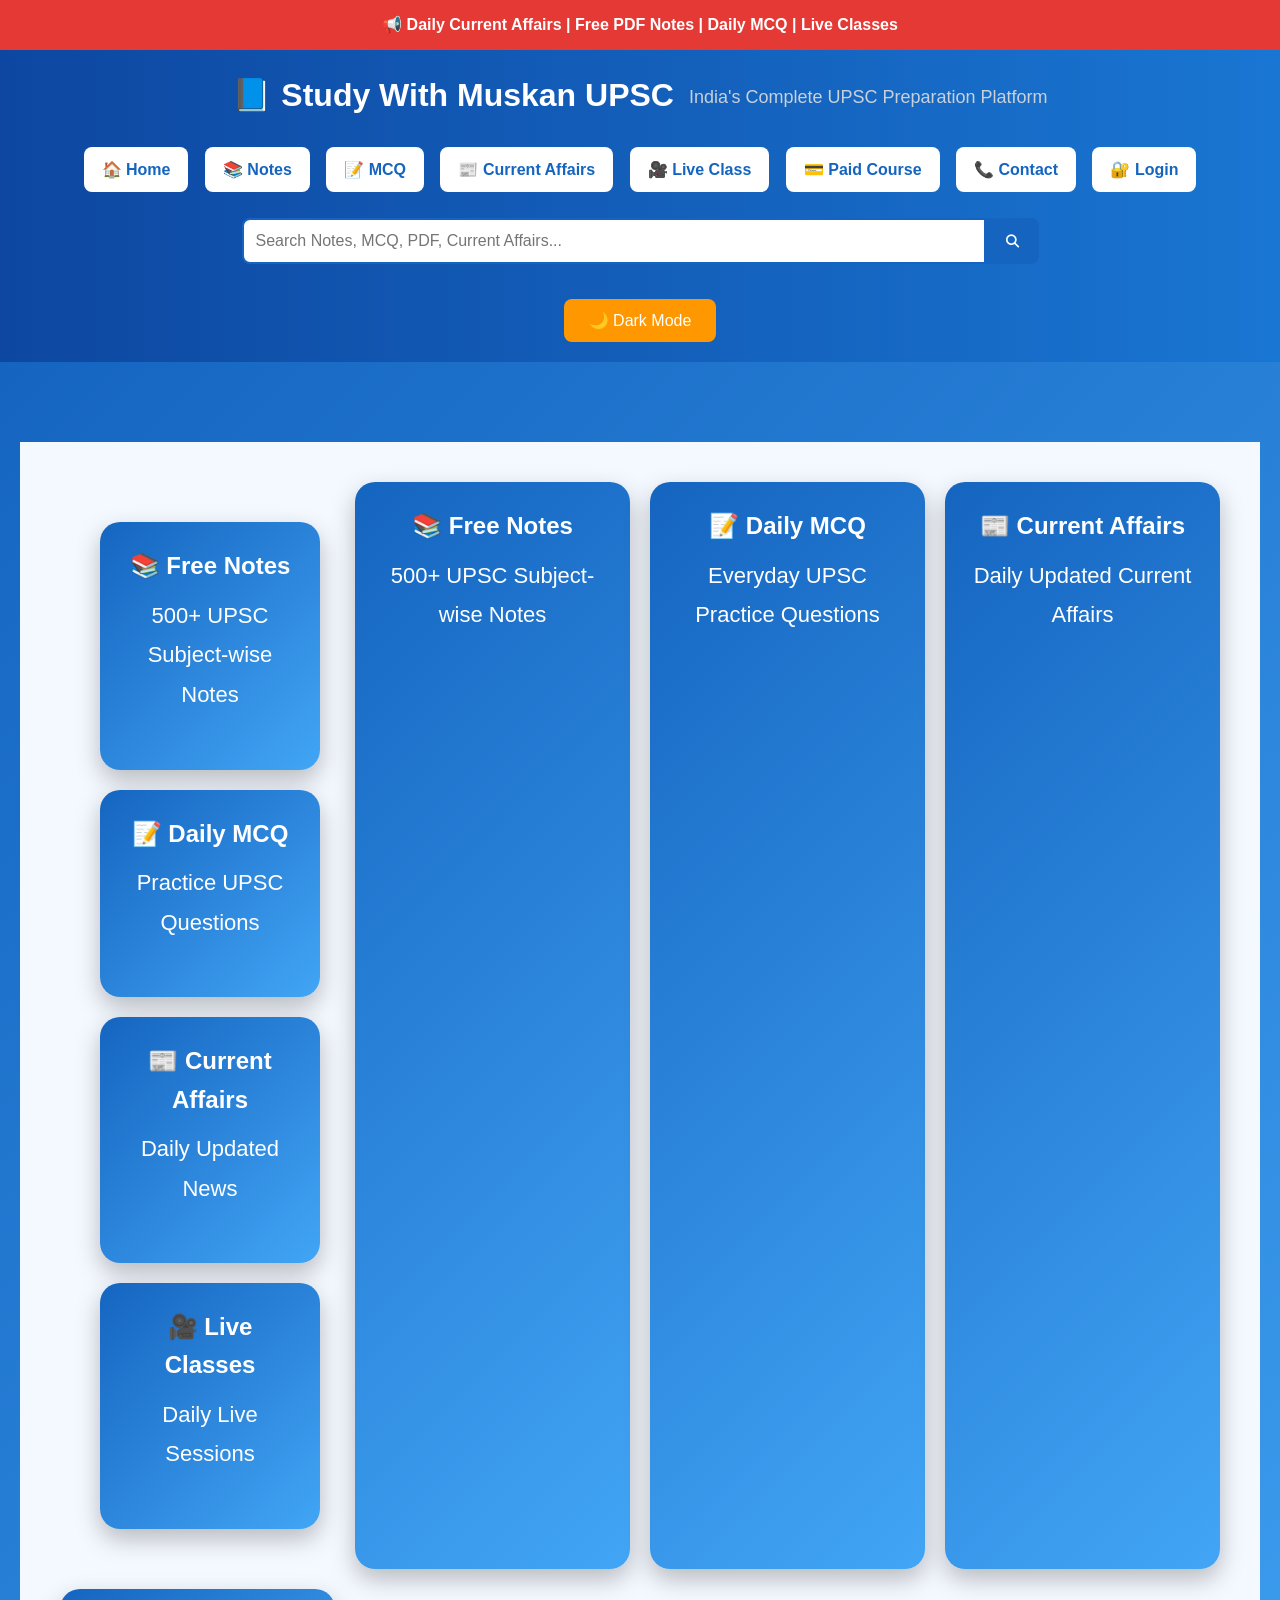
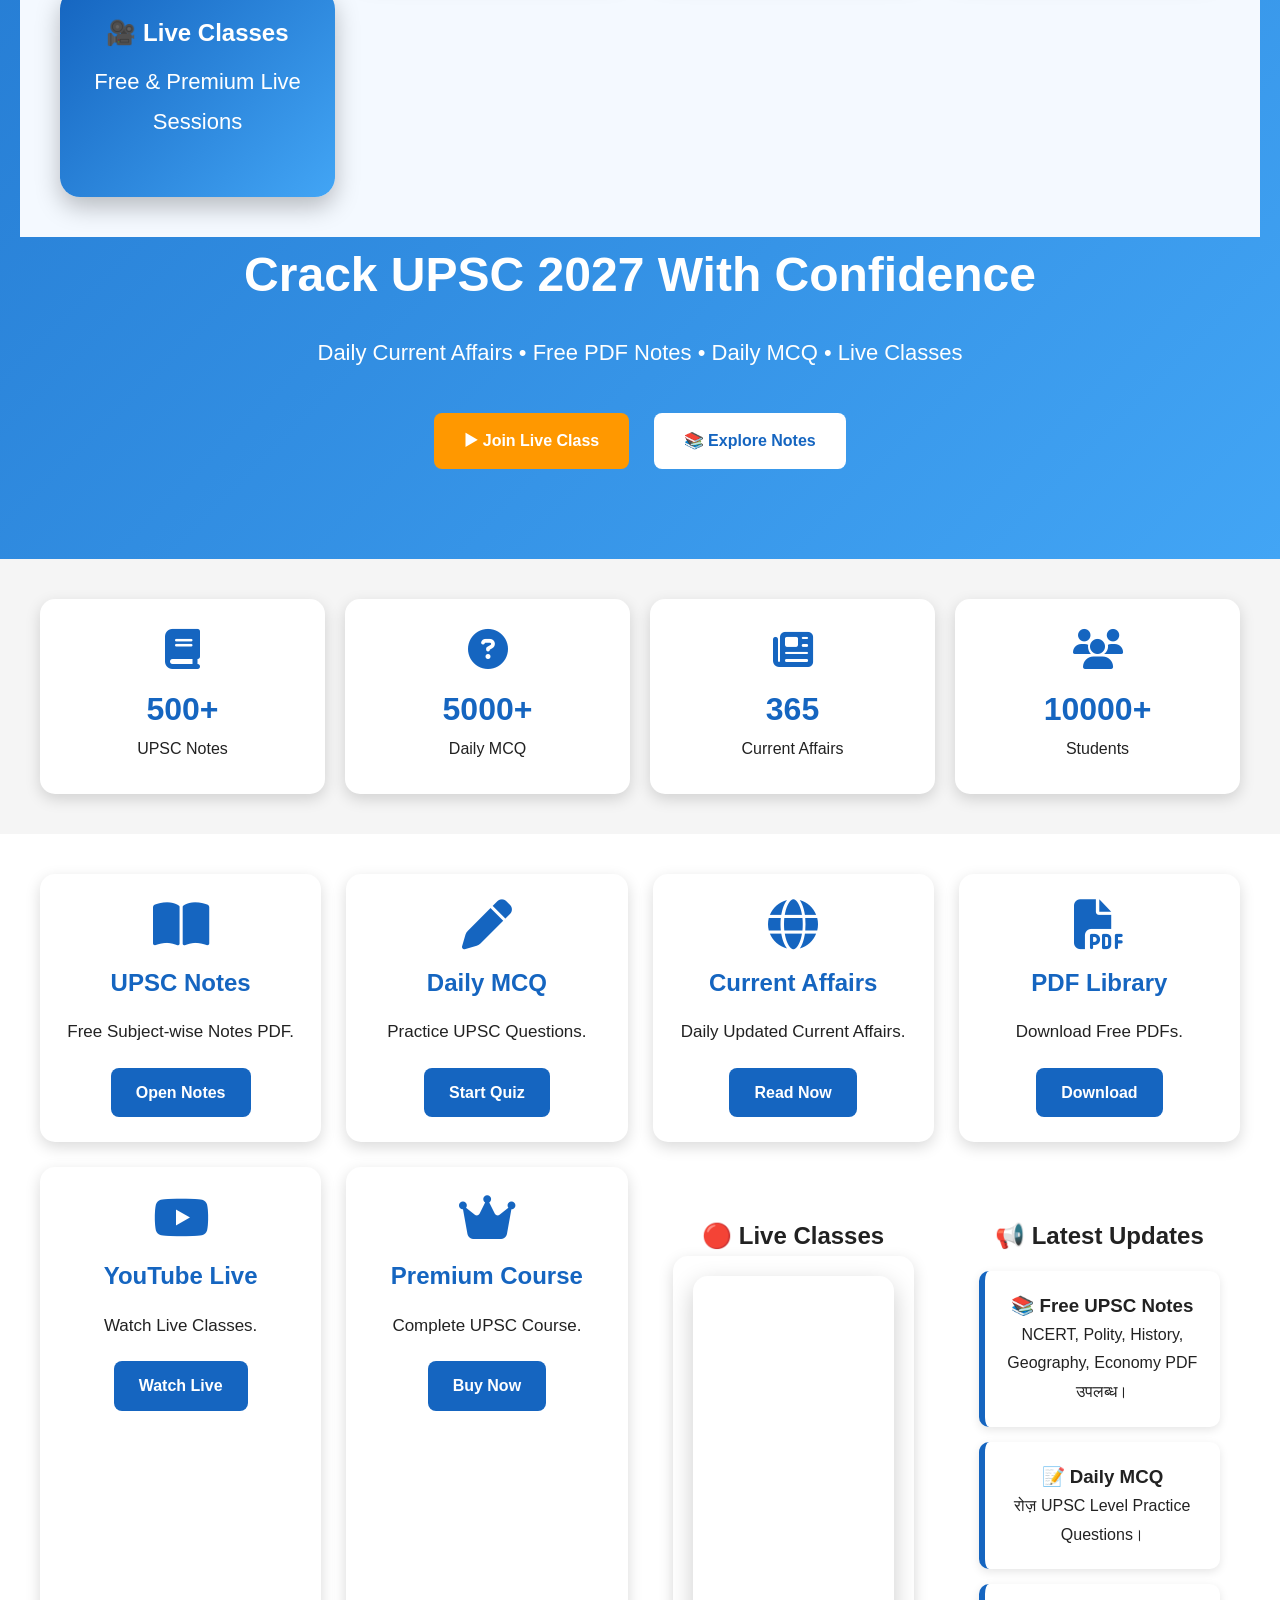
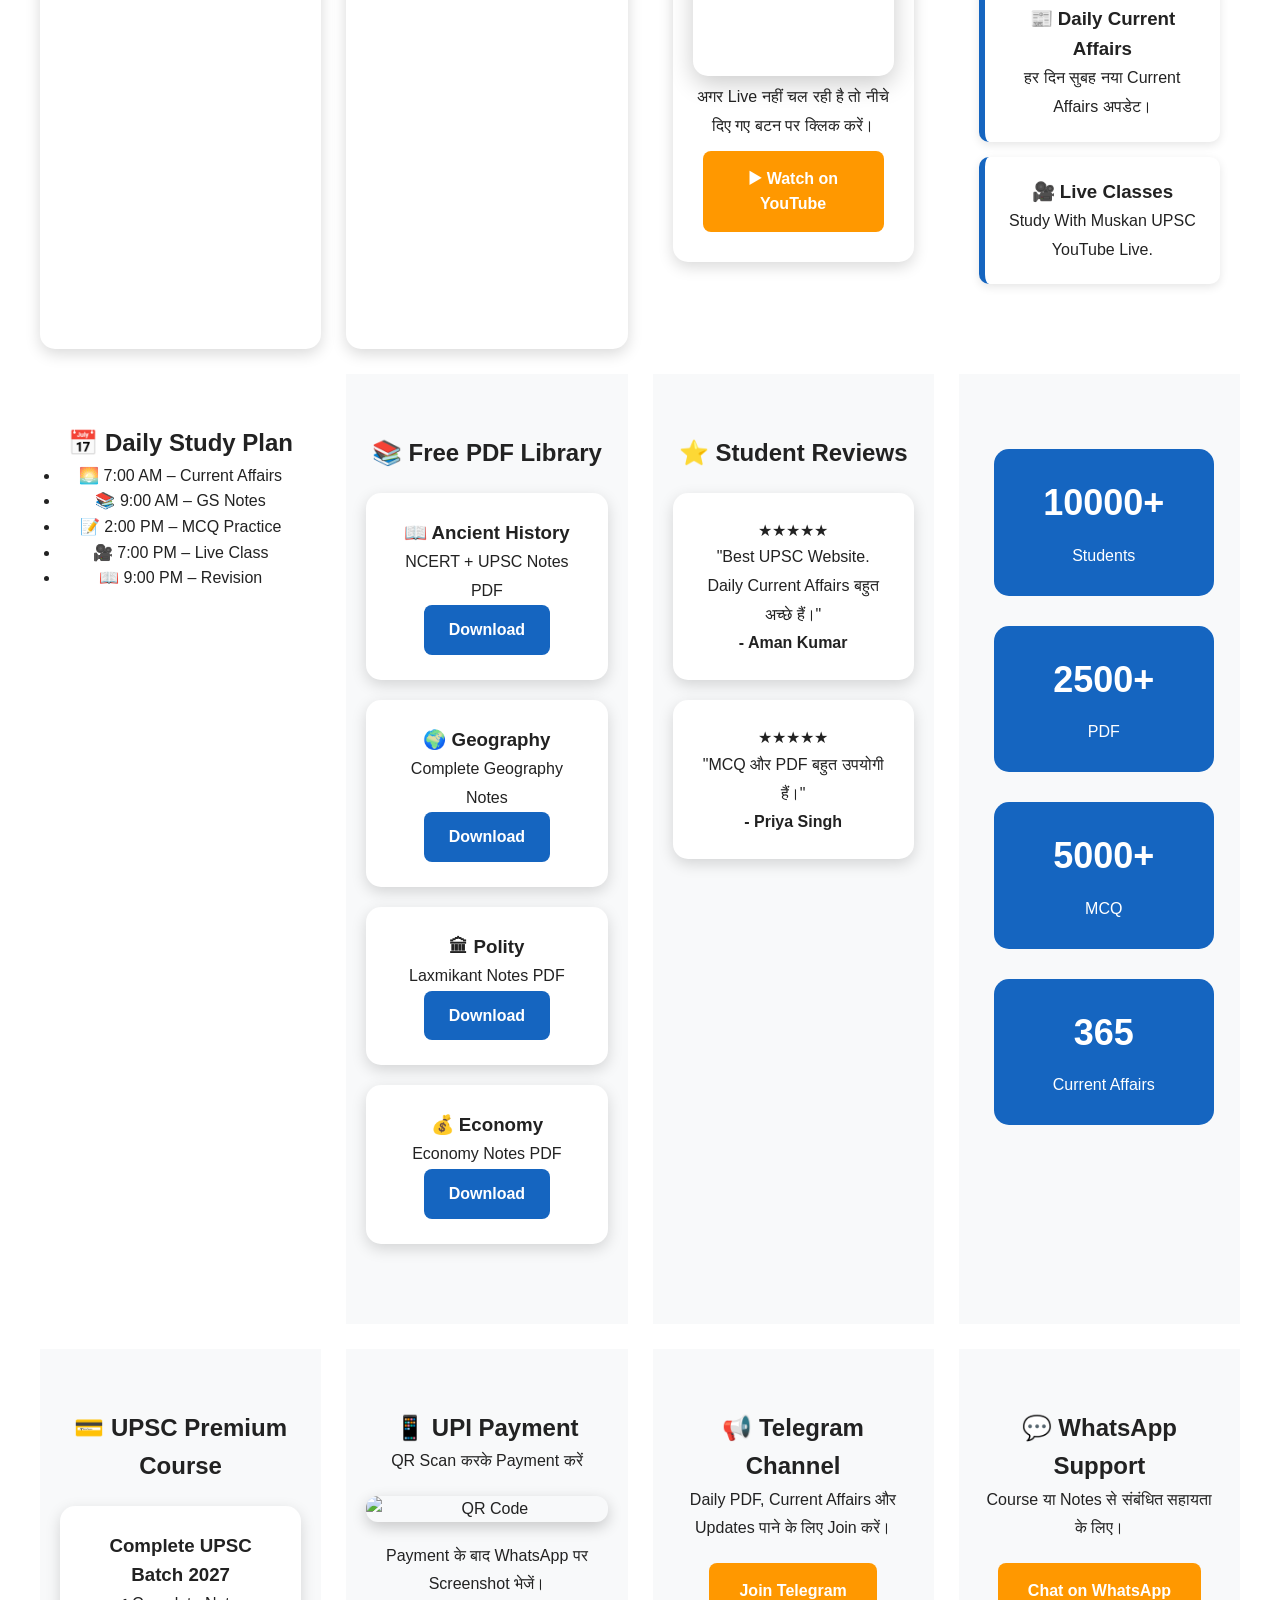
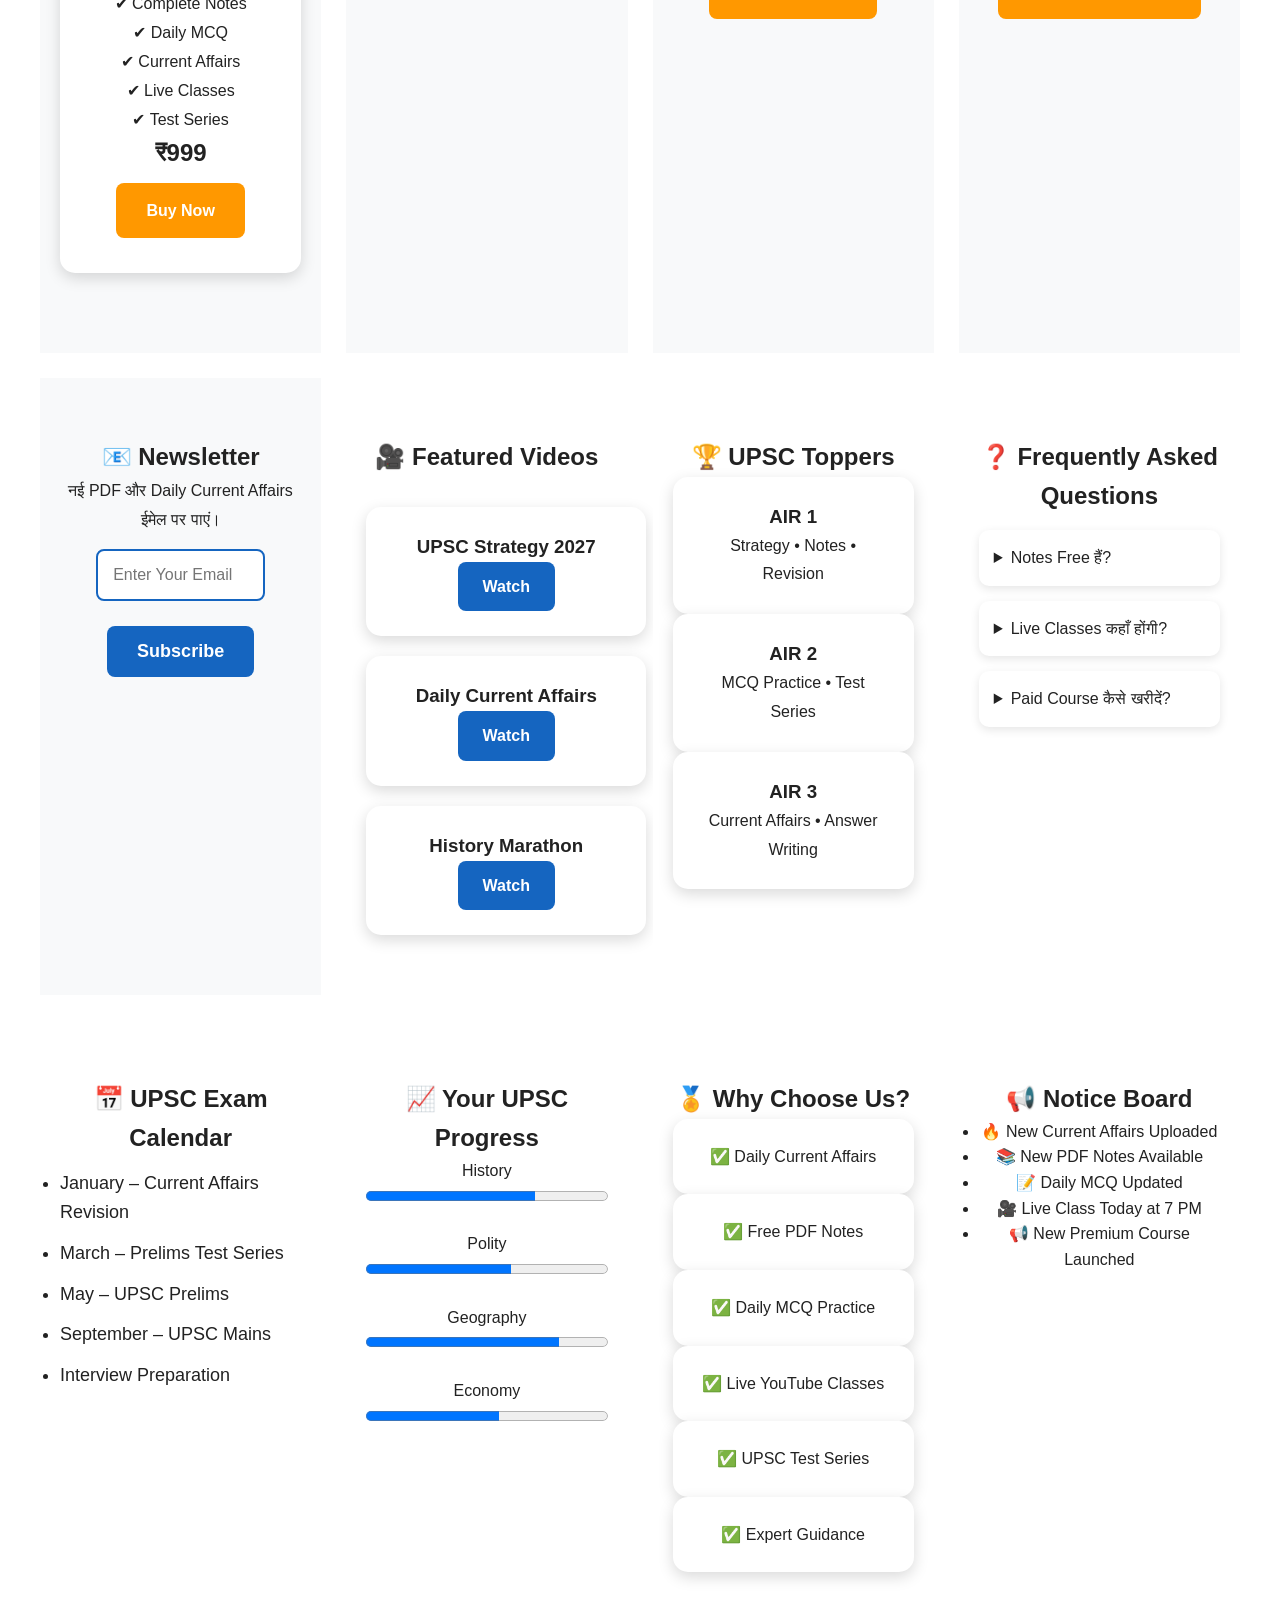
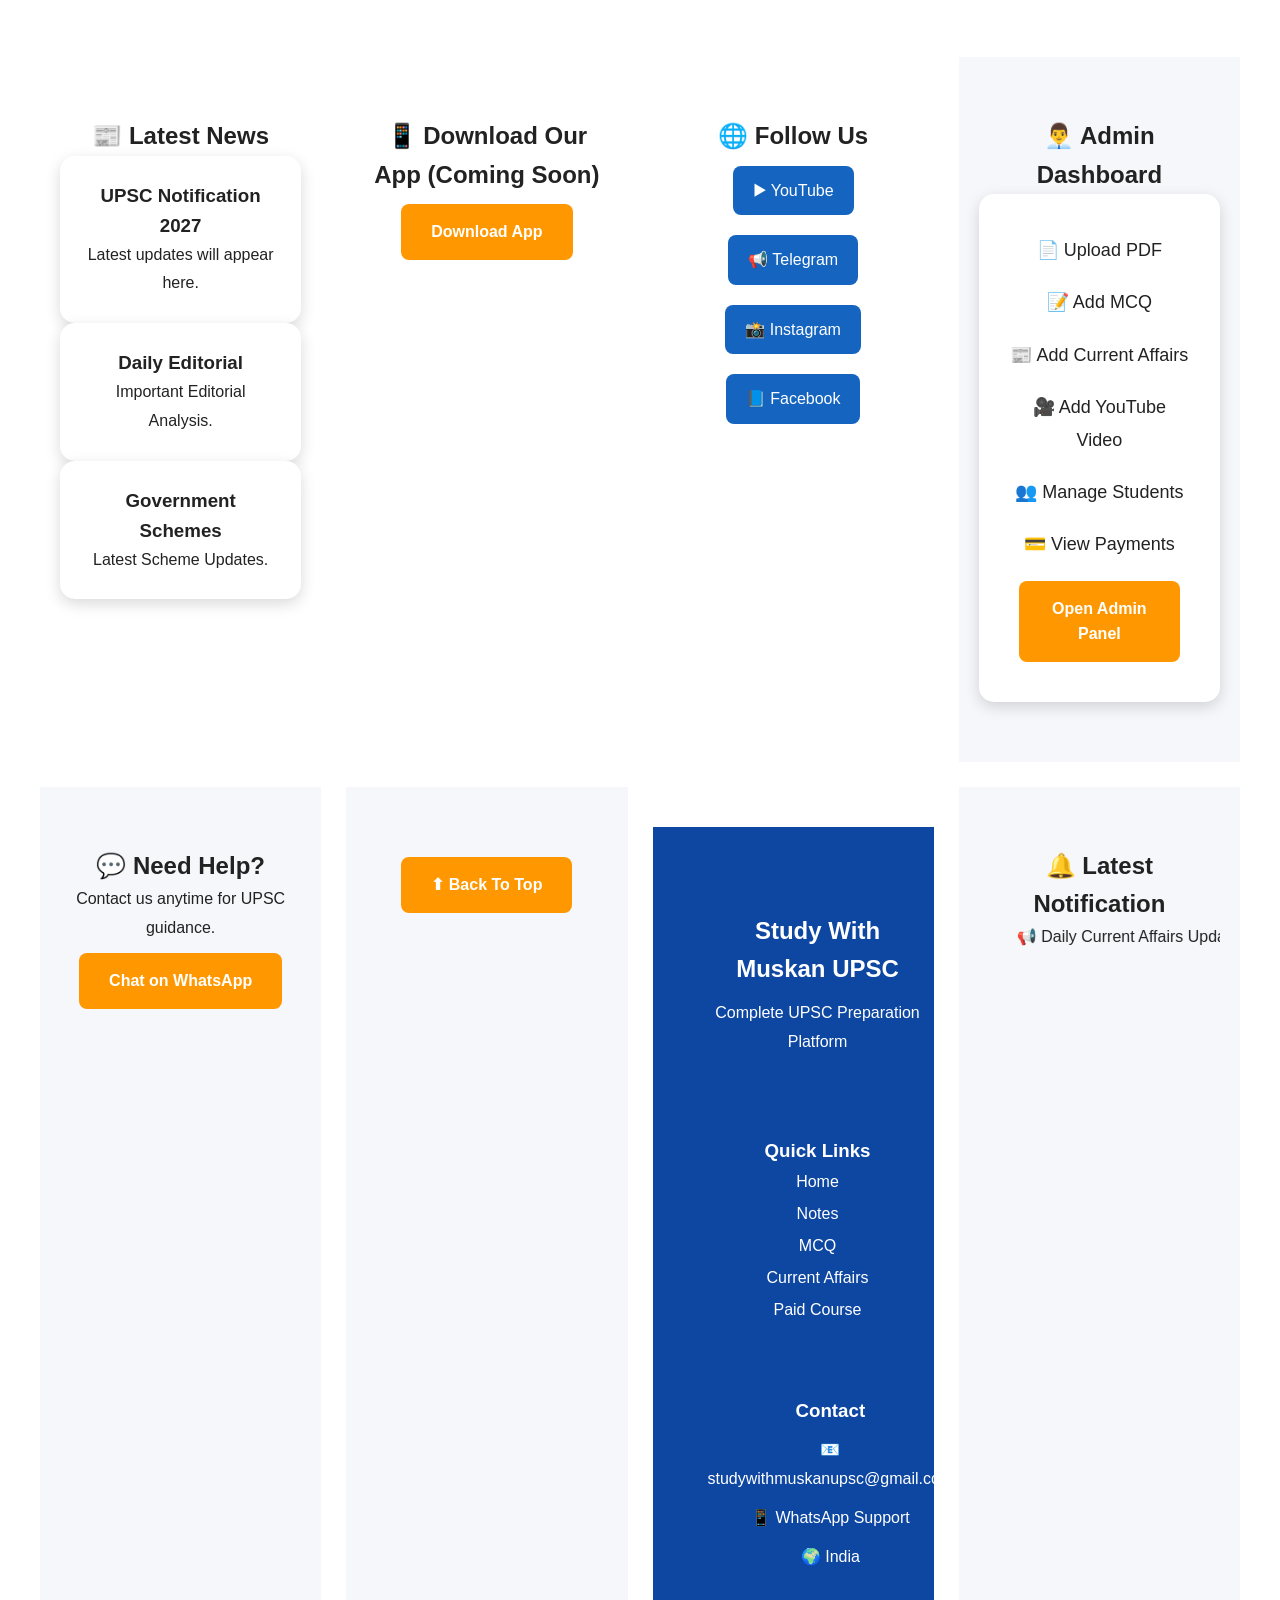
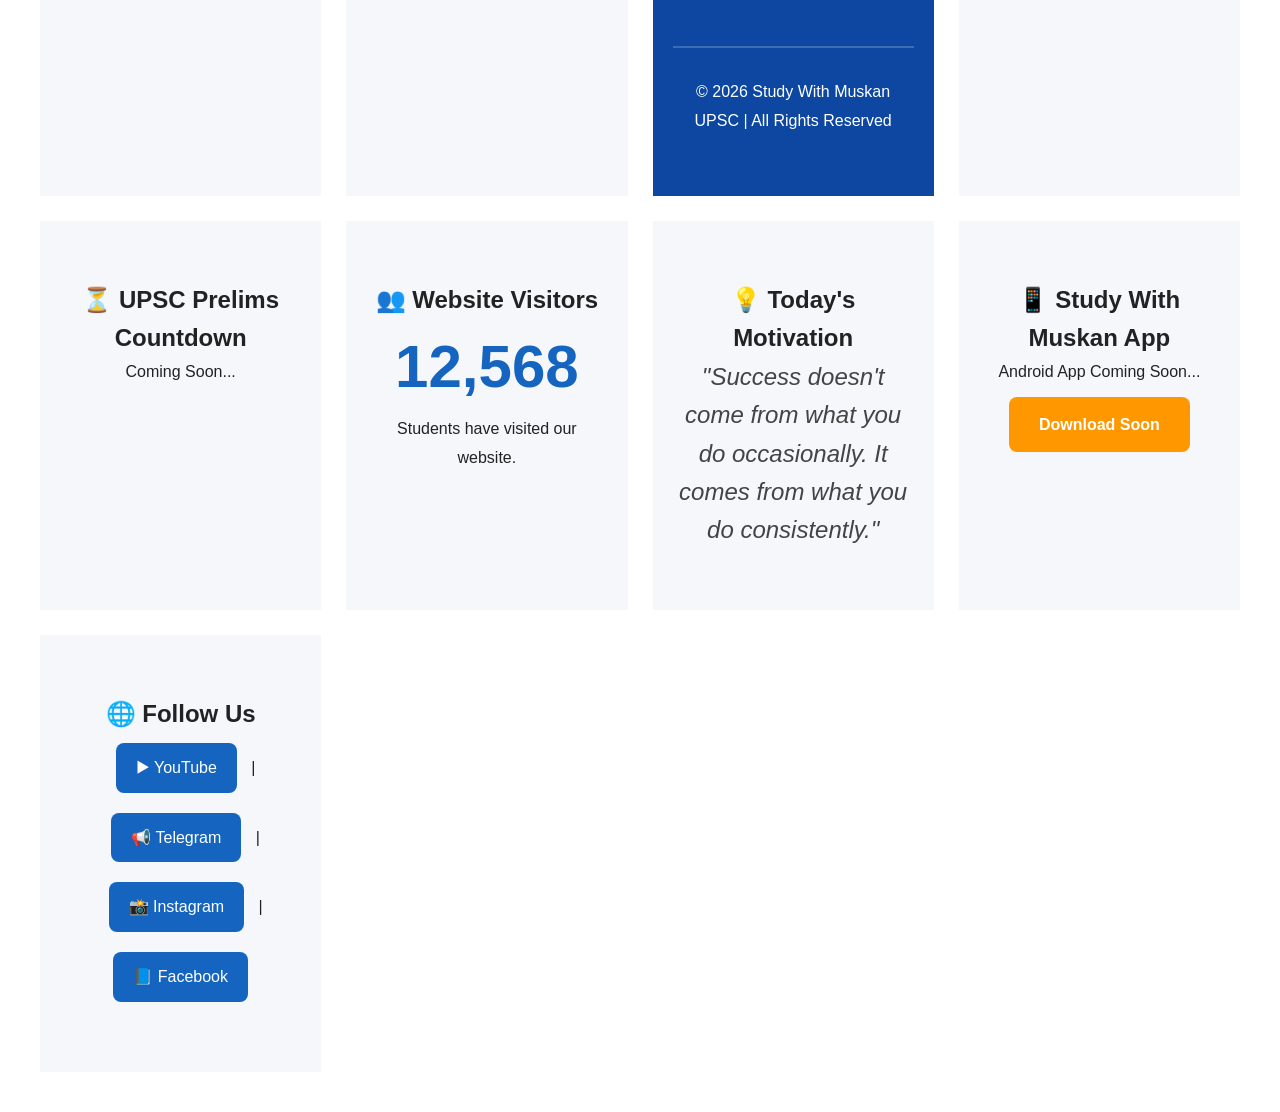
==== commit cb654de9: "Update index.html" ====
--- a/index.html
+++ b/index.html
@@ -71,7 +71,29 @@
 
 <section class="hero">
 <section class="features">
-
+<section class="features">
+
+<div class="feature-card">
+<h2>📚 Free Notes</h2>
+<p>500+ UPSC Subject-wise Notes</p>
+</div>
+
+<div class="feature-card">
+<h2>📝 Daily MCQ</h2>
+<p>Practice UPSC Questions</p>
+</div>
+
+<div class="feature-card">
+<h2>📰 Current Affairs</h2>
+<p>Daily Updated News</p>
+</div>
+
+<div class="feature-card">
+<h2>🎥 Live Classes</h2>
+<p>Daily Live Sessions</p>
+</div>
+
+</section>
 <div class="feature-card">
     <h2>📚 Free Notes</h2>
     <p>500+ UPSC Subject-wise Notes</p>
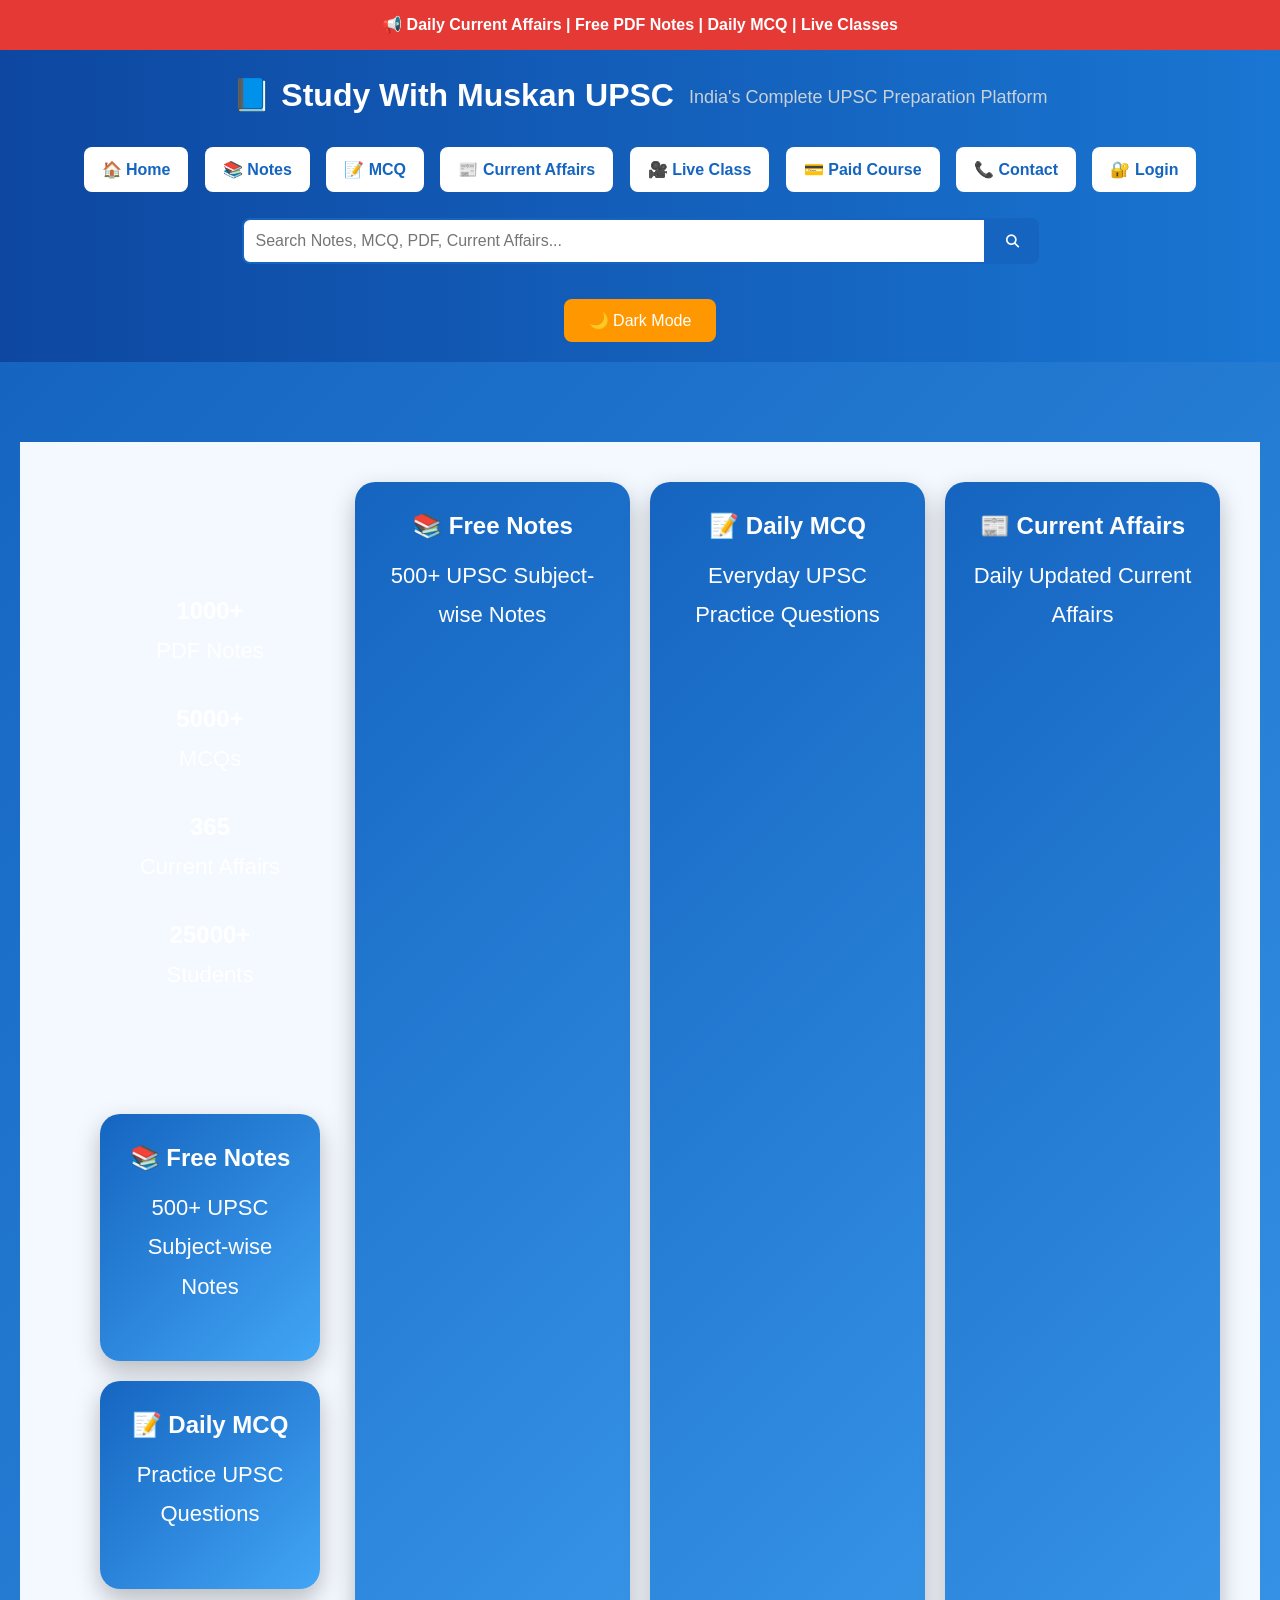
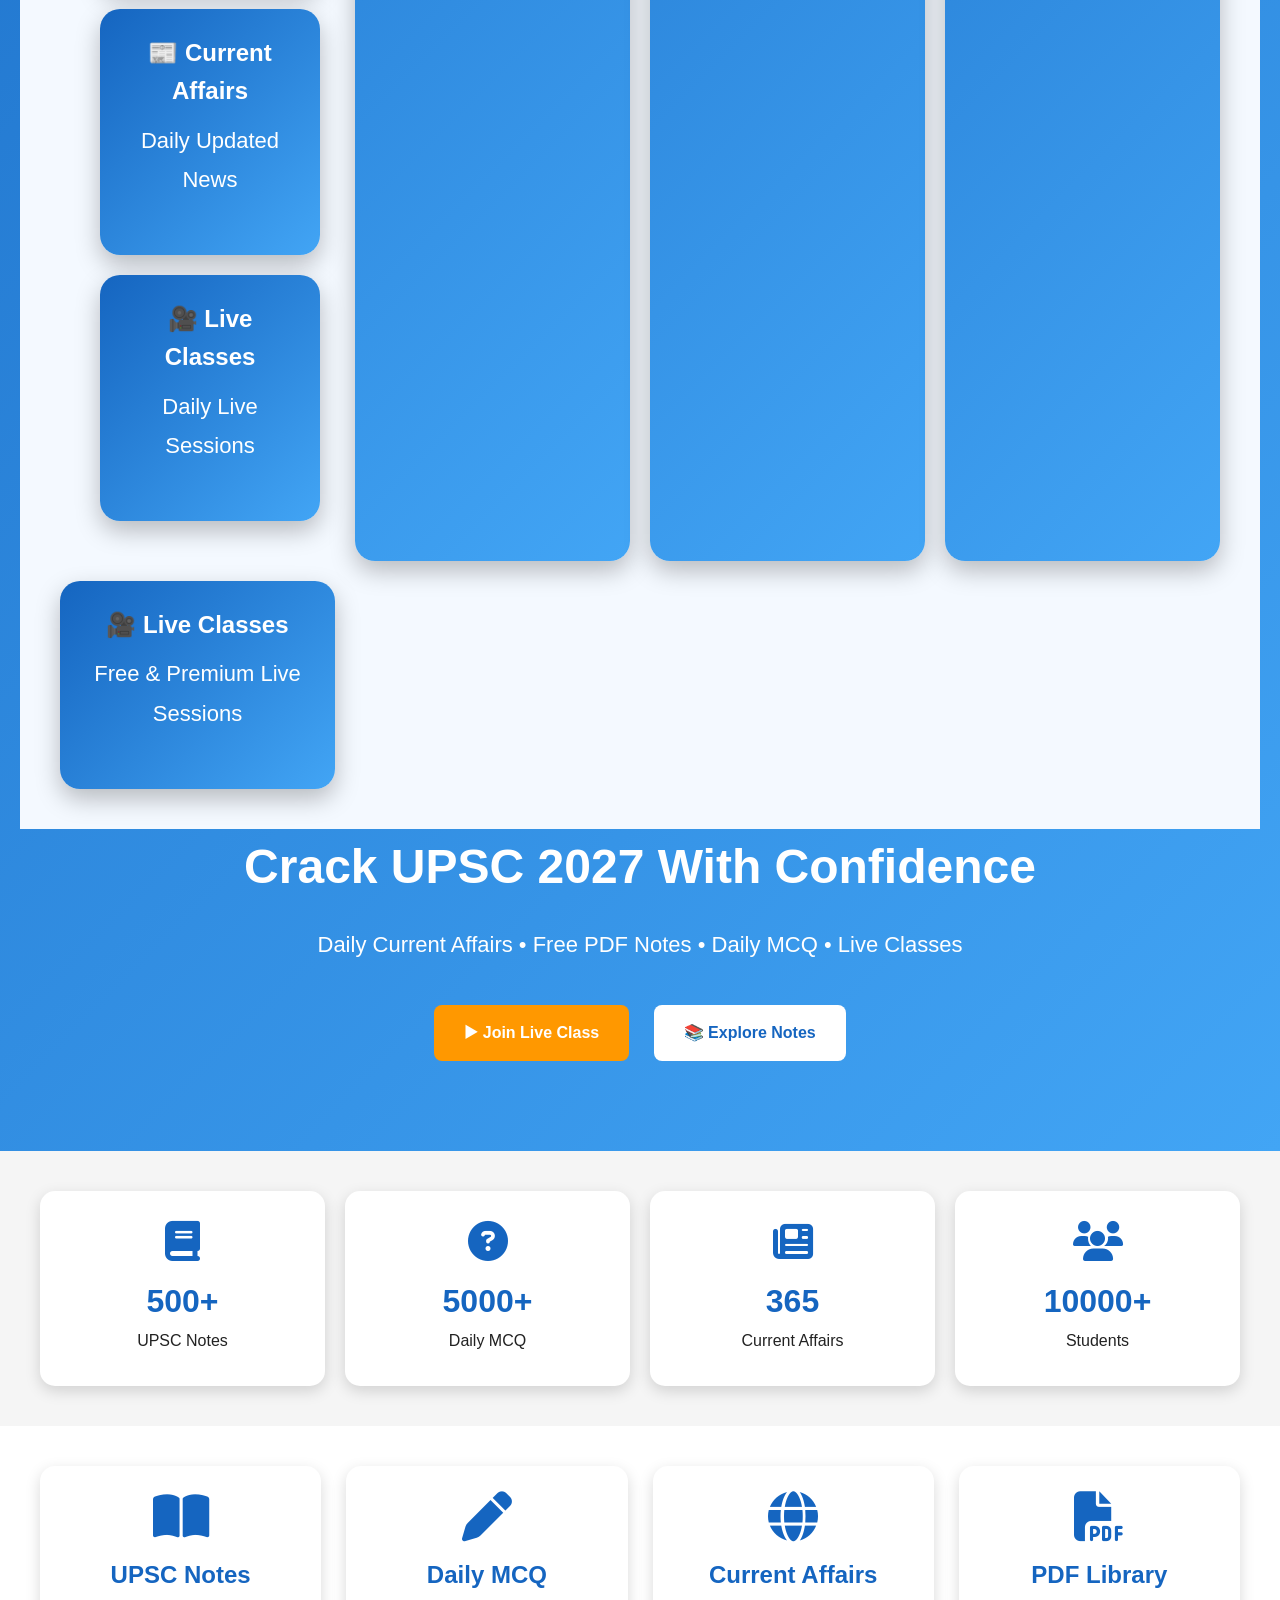
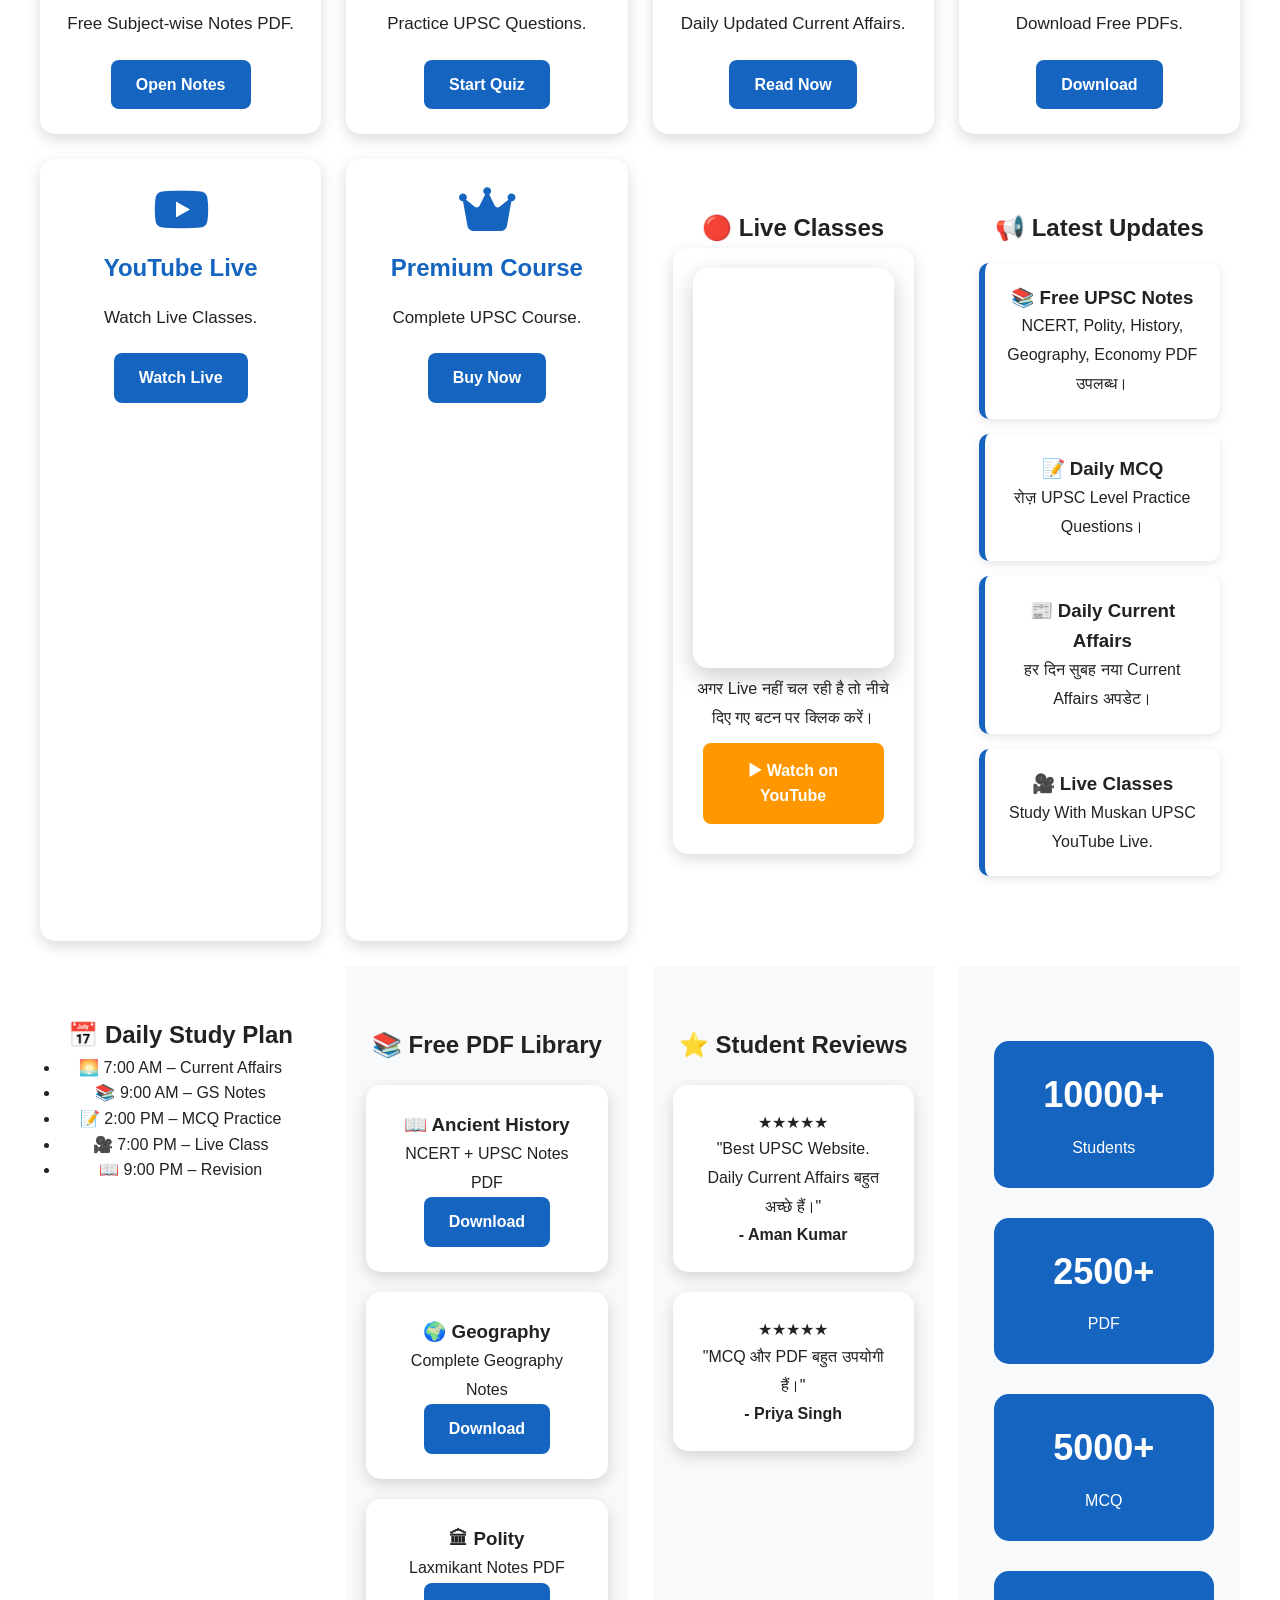
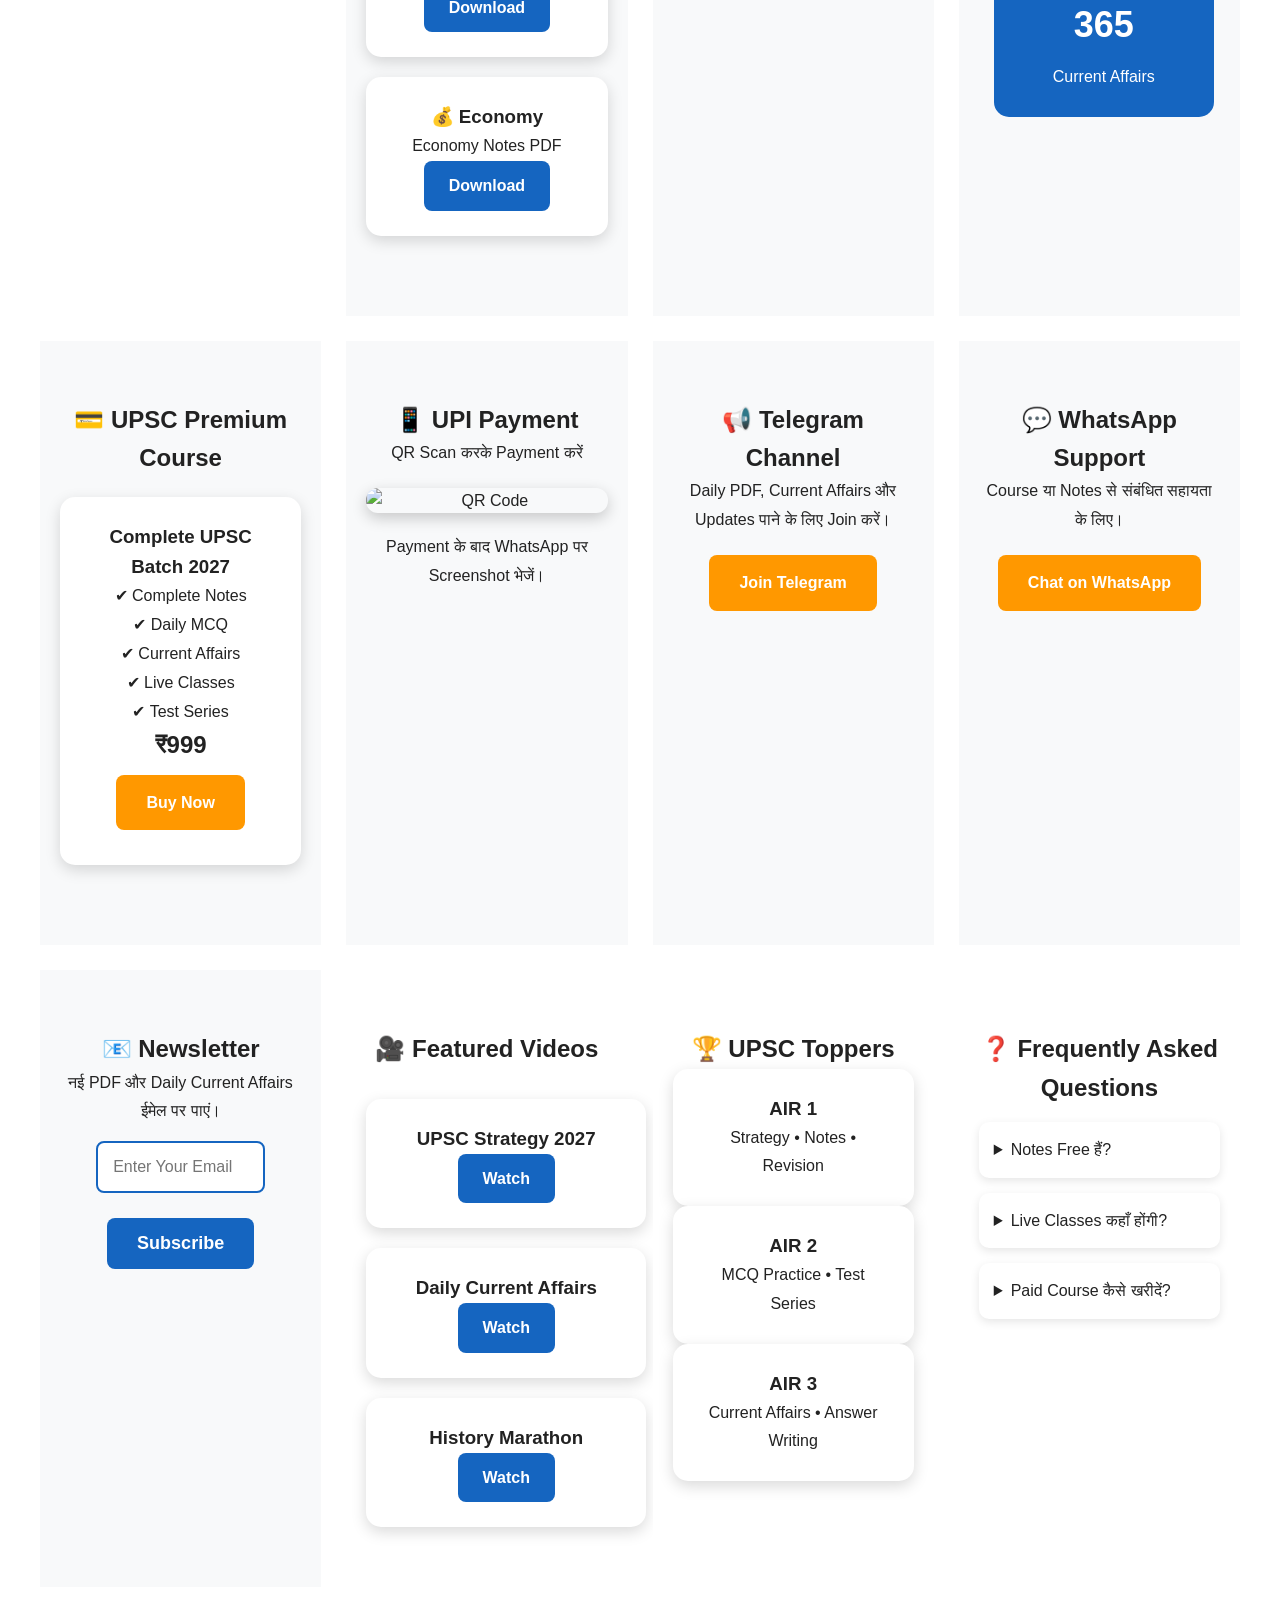
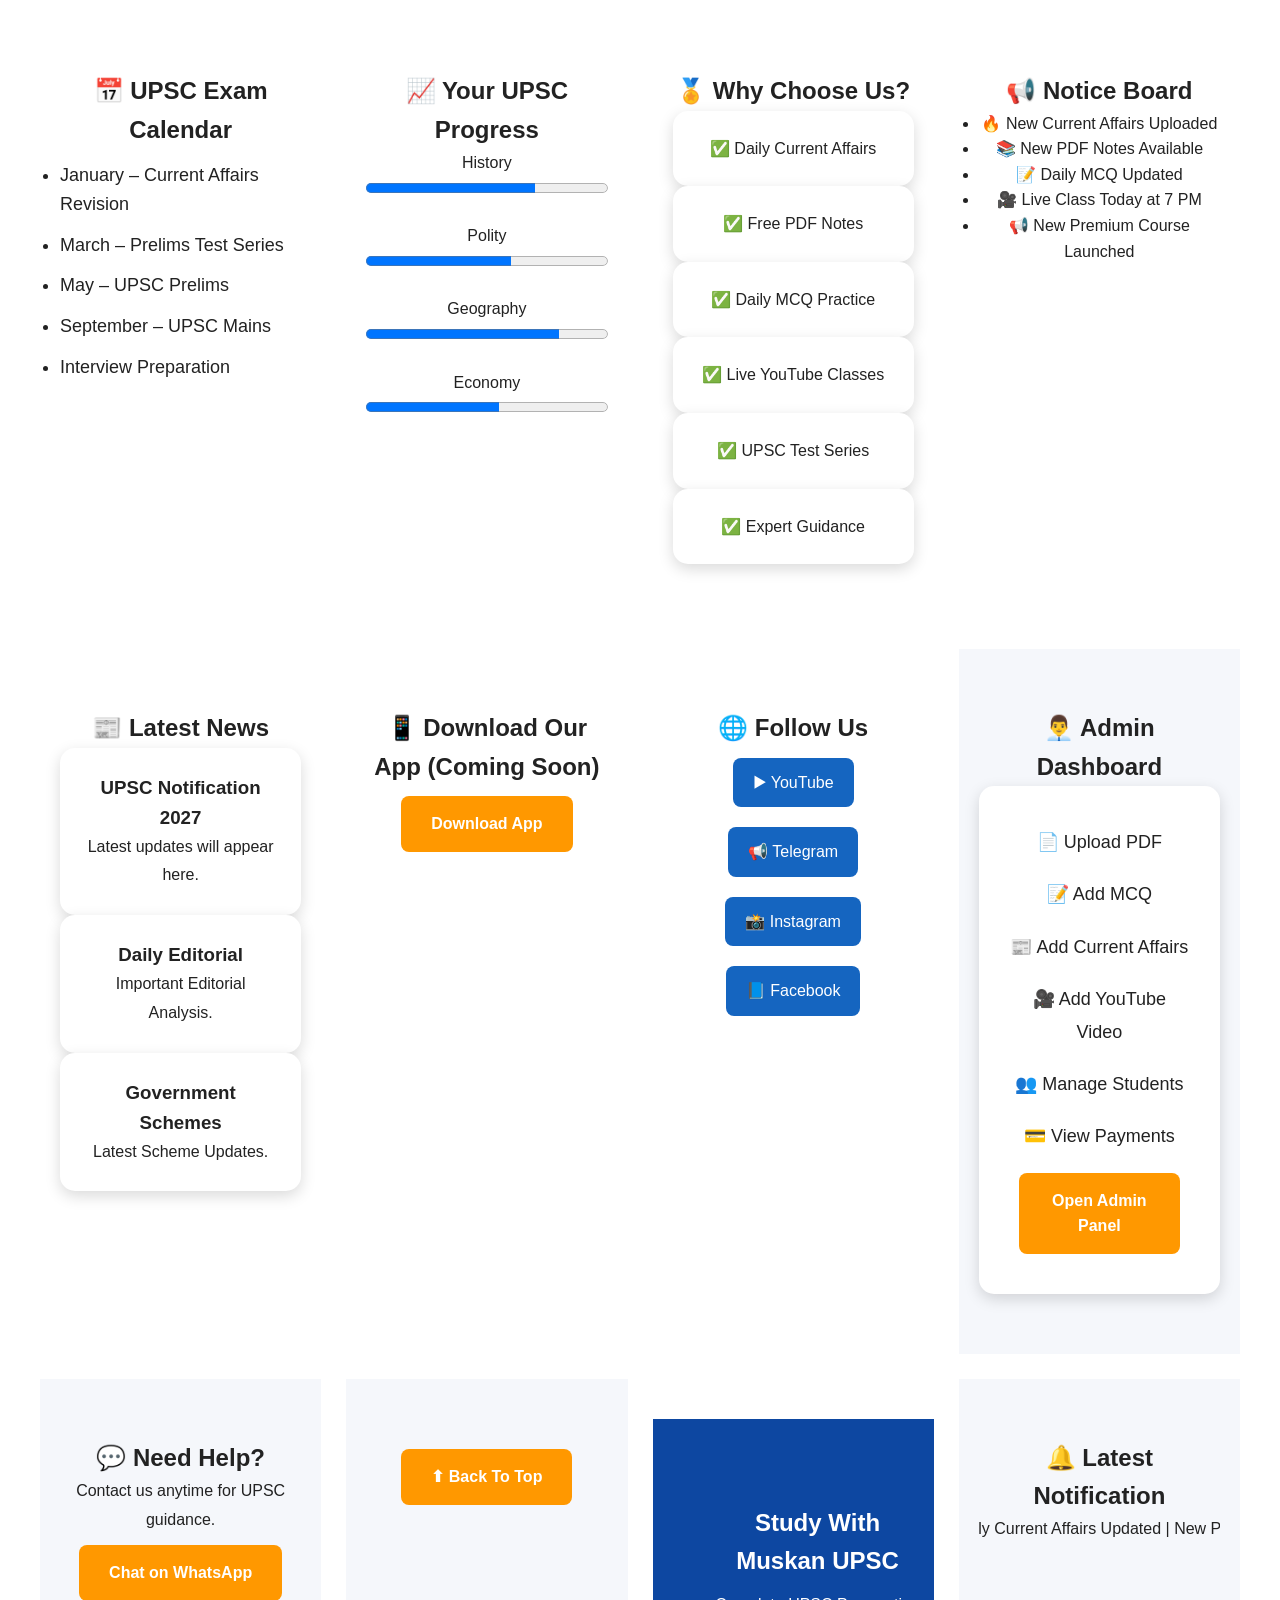
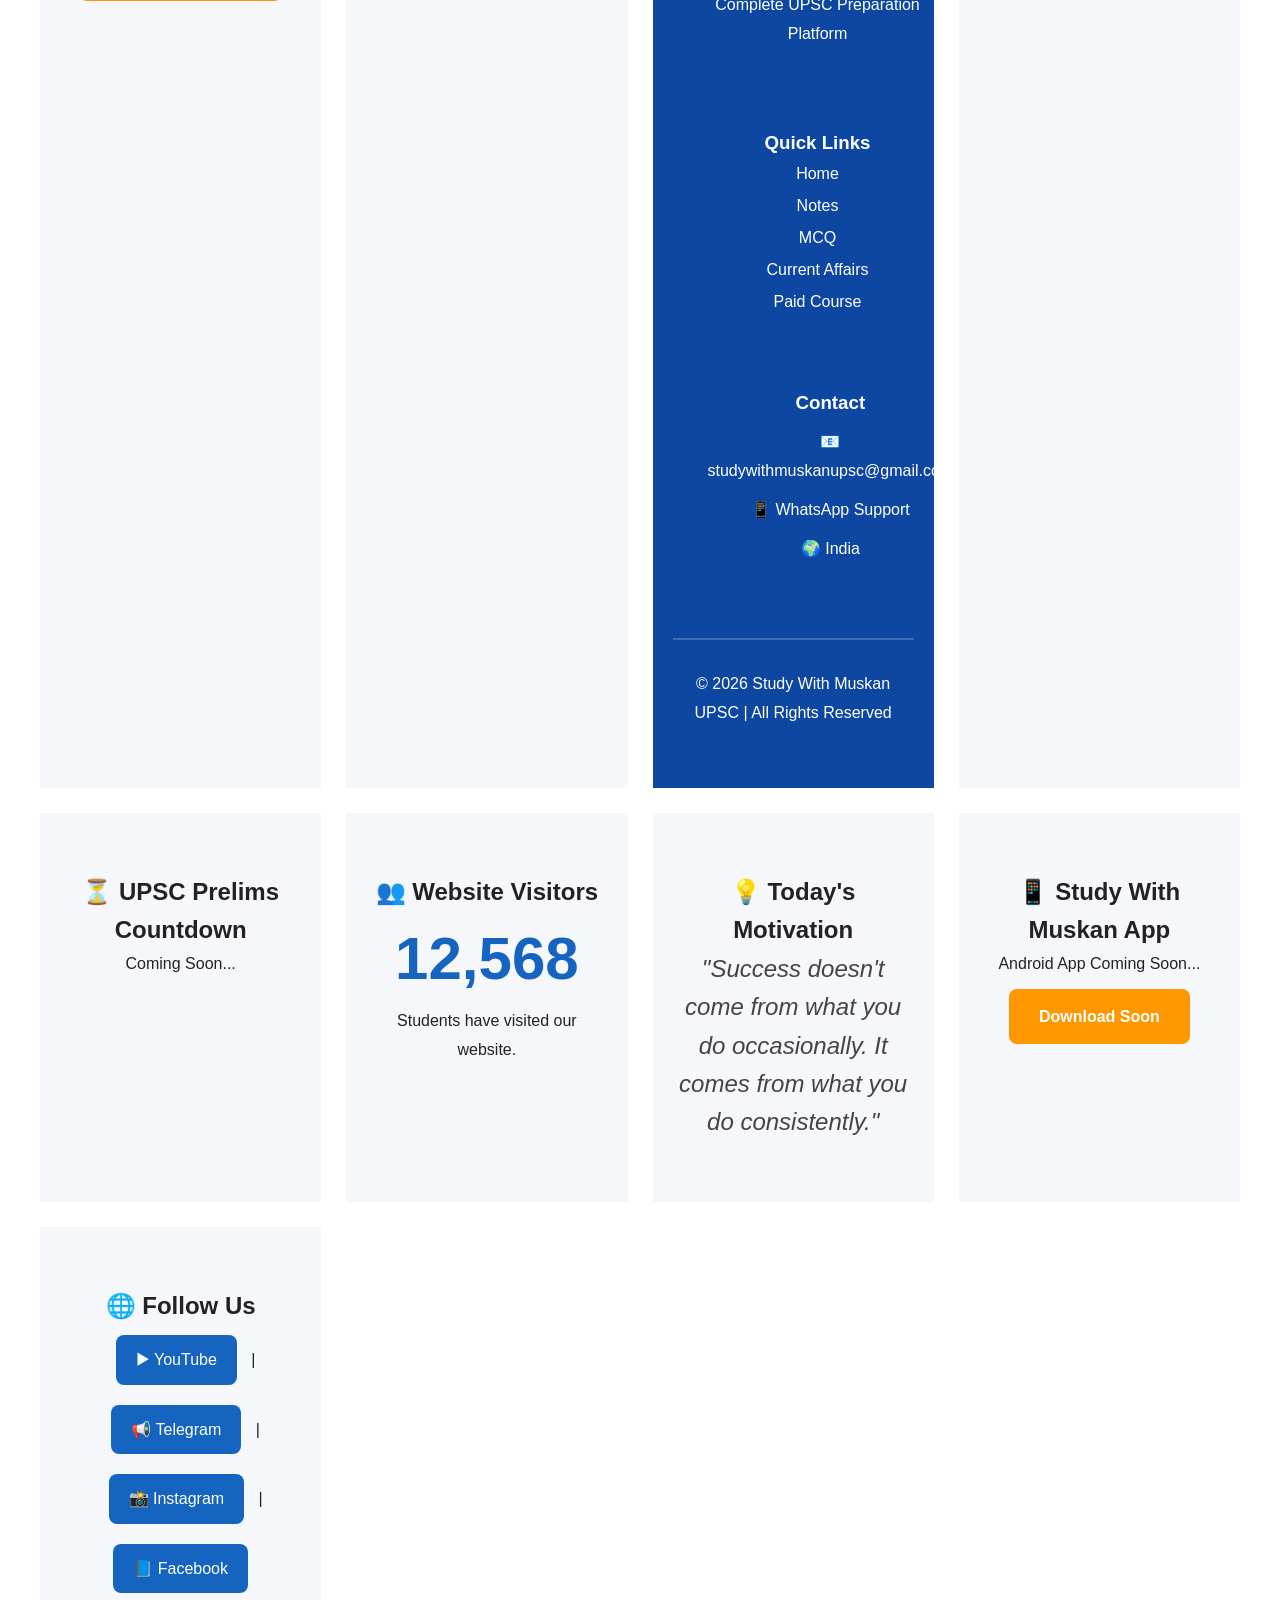
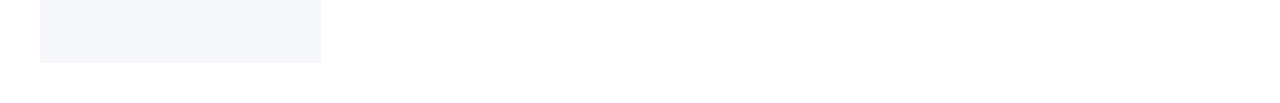
==== commit 3636ddfc: "Update index.html" ====
--- a/index.html
+++ b/index.html
@@ -72,7 +72,29 @@
 <section class="hero">
 <section class="features">
 <section class="features">
-
+<section class="stats">
+
+<div class="stat">
+<h2>1000+</h2>
+<p>PDF Notes</p>
+</div>
+
+<div class="stat">
+<h2>5000+</h2>
+<p>MCQs</p>
+</div>
+
+<div class="stat">
+<h2>365</h2>
+<p>Current Affairs</p>
+</div>
+
+<div class="stat">
+<h2>25000+</h2>
+<p>Students</p>
+</div>
+
+</section>
 <div class="feature-card">
 <h2>📚 Free Notes</h2>
 <p>500+ UPSC Subject-wise Notes</p>
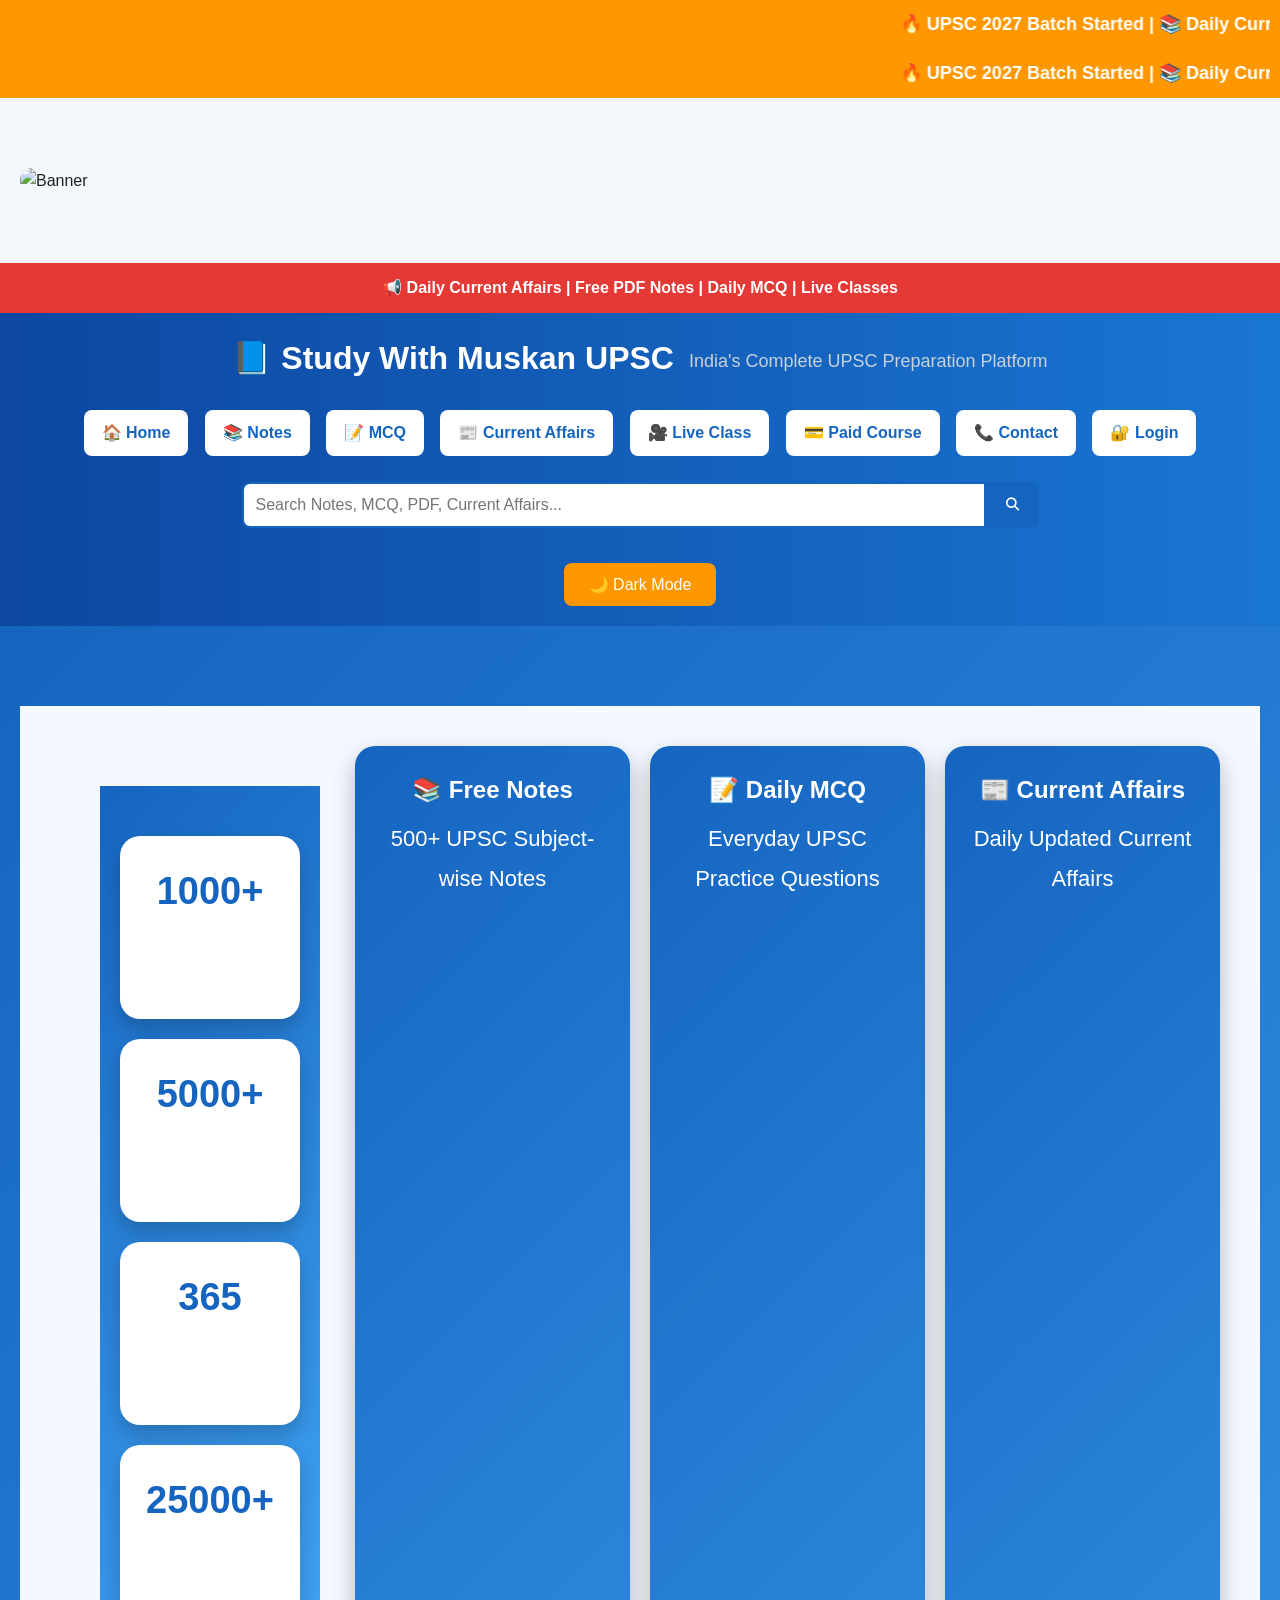
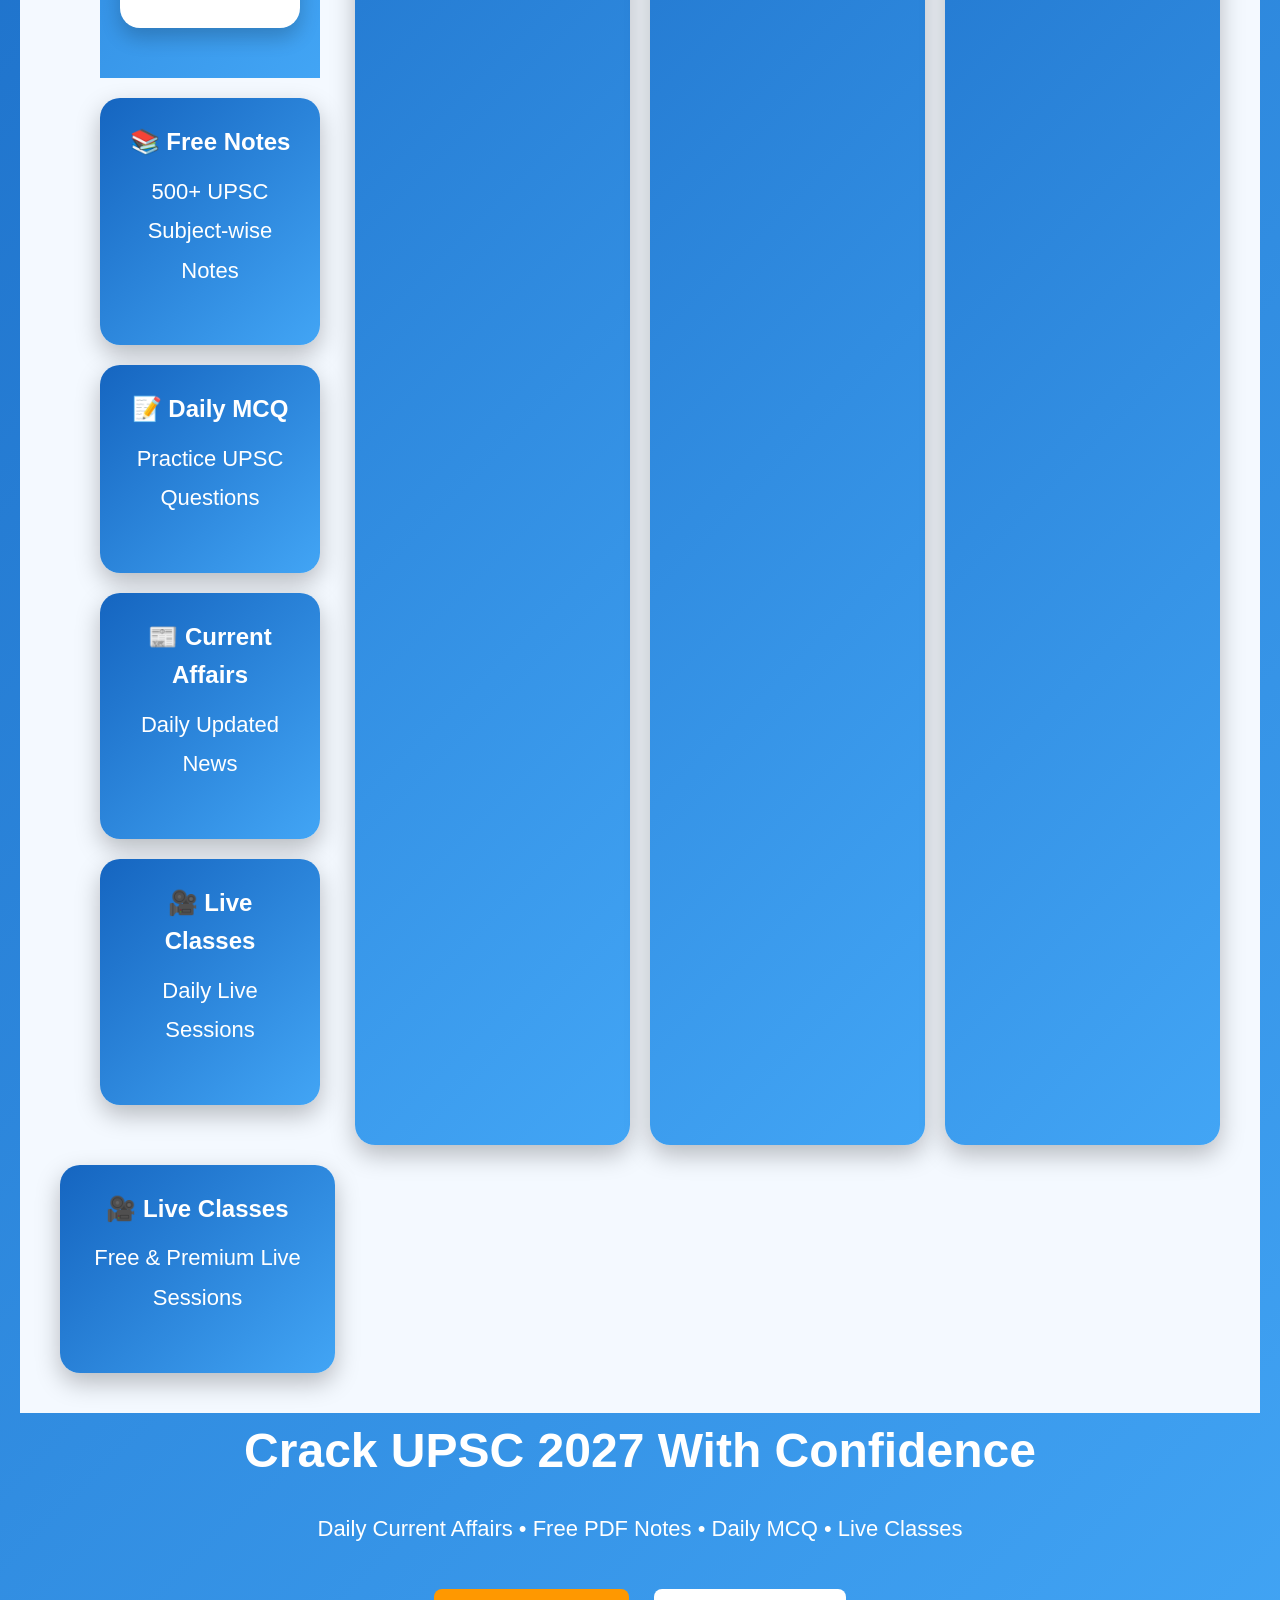
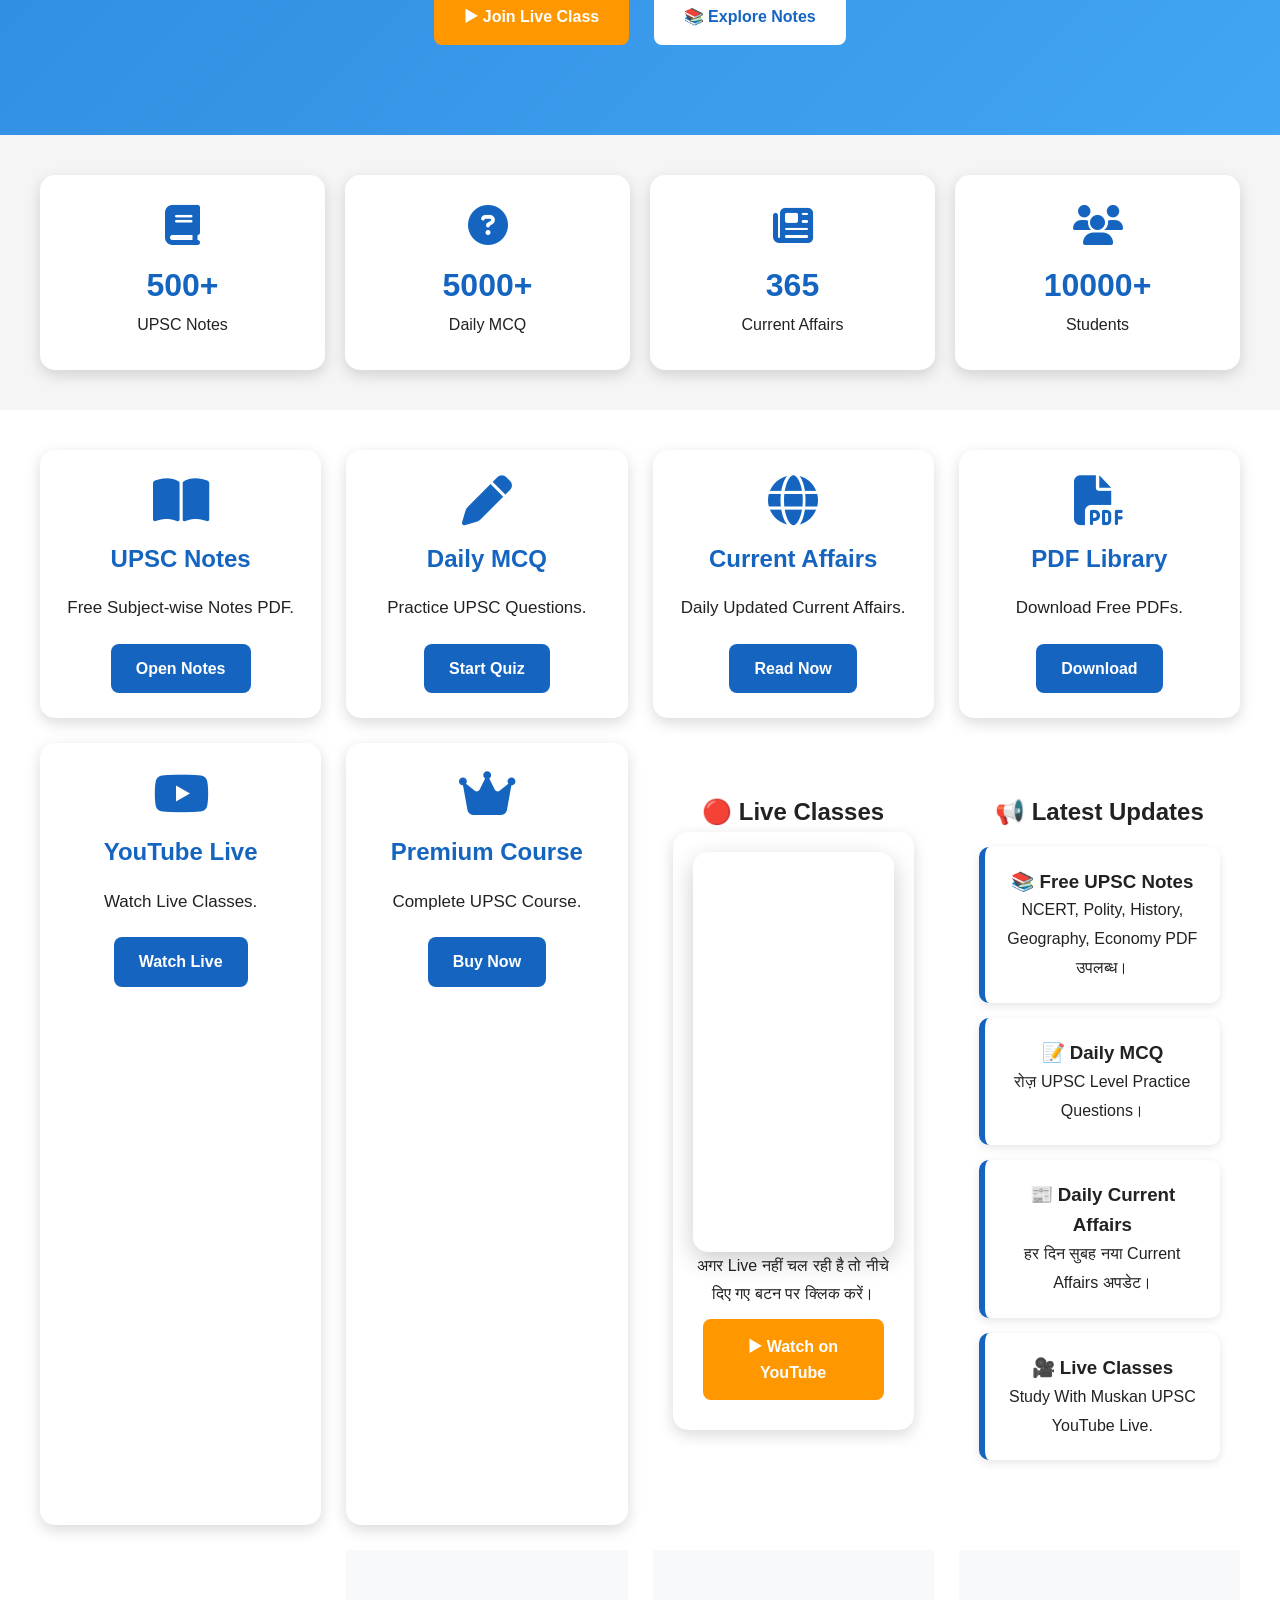
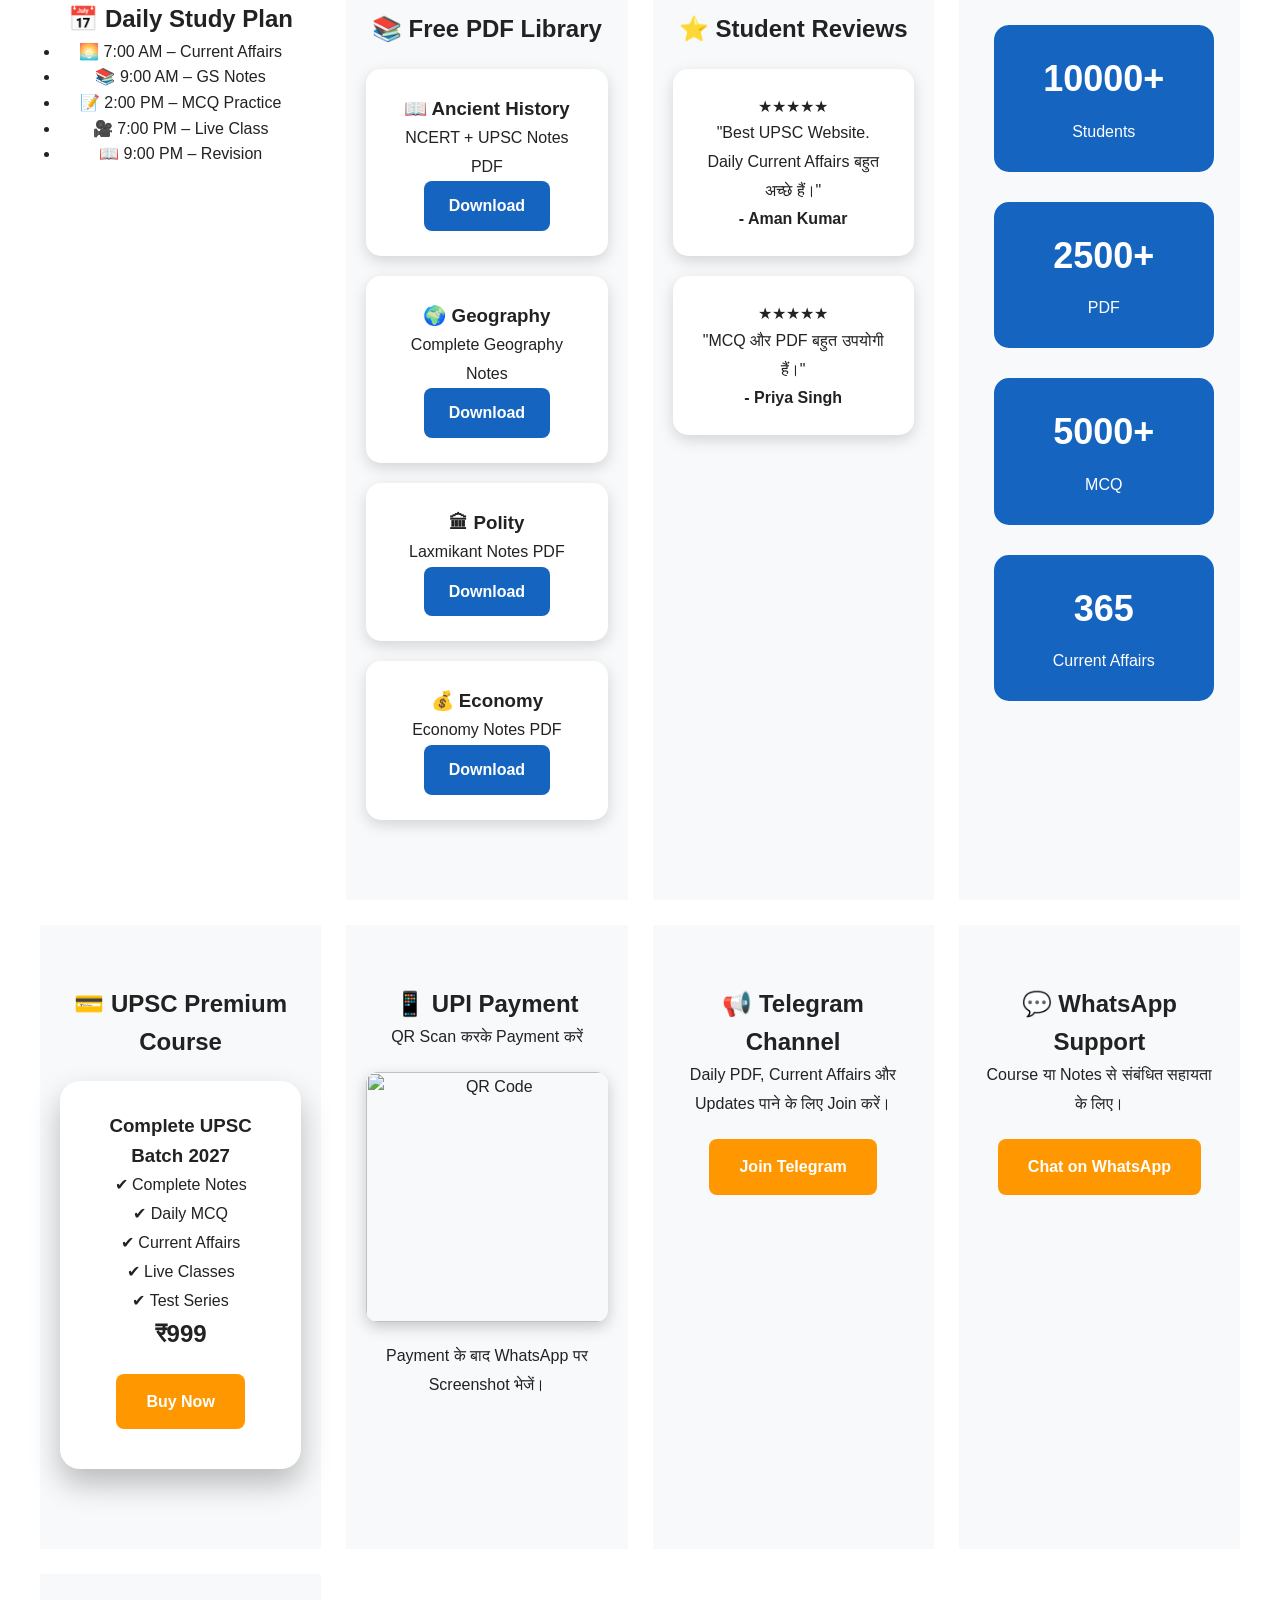
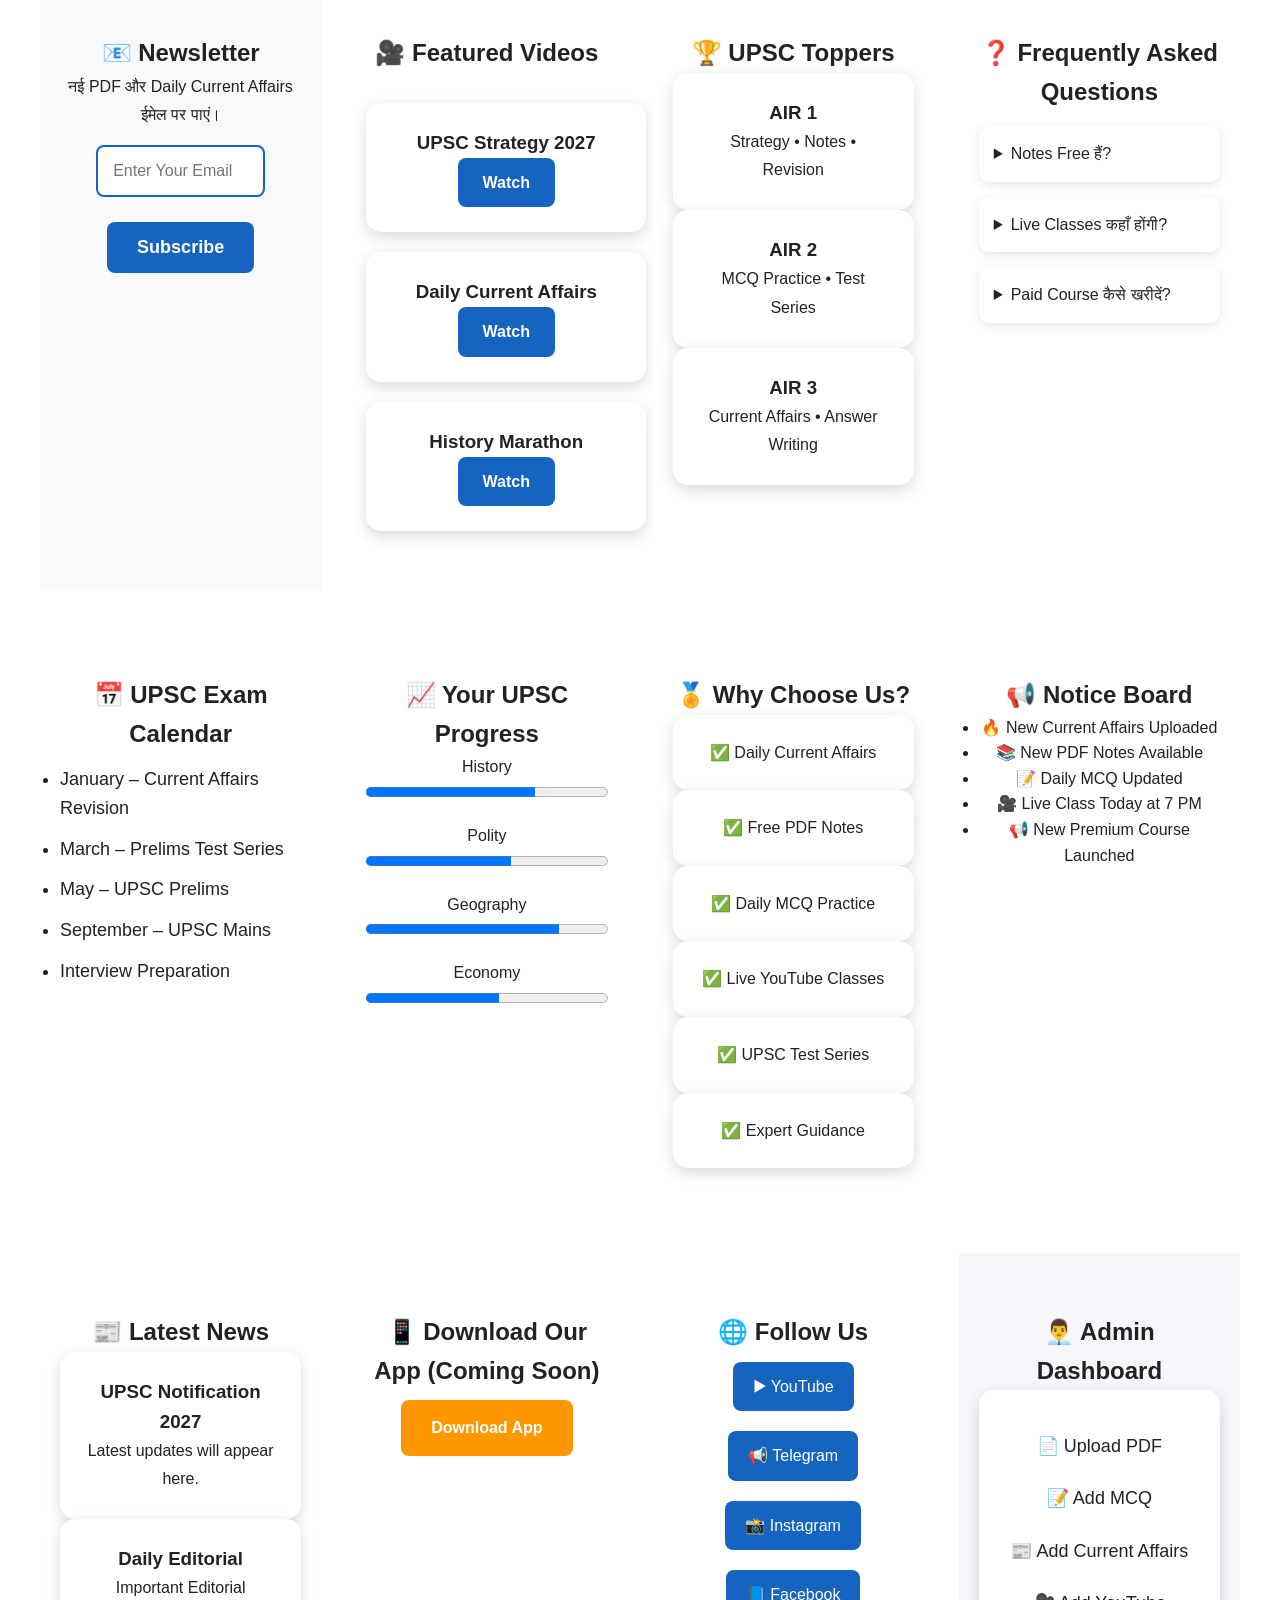
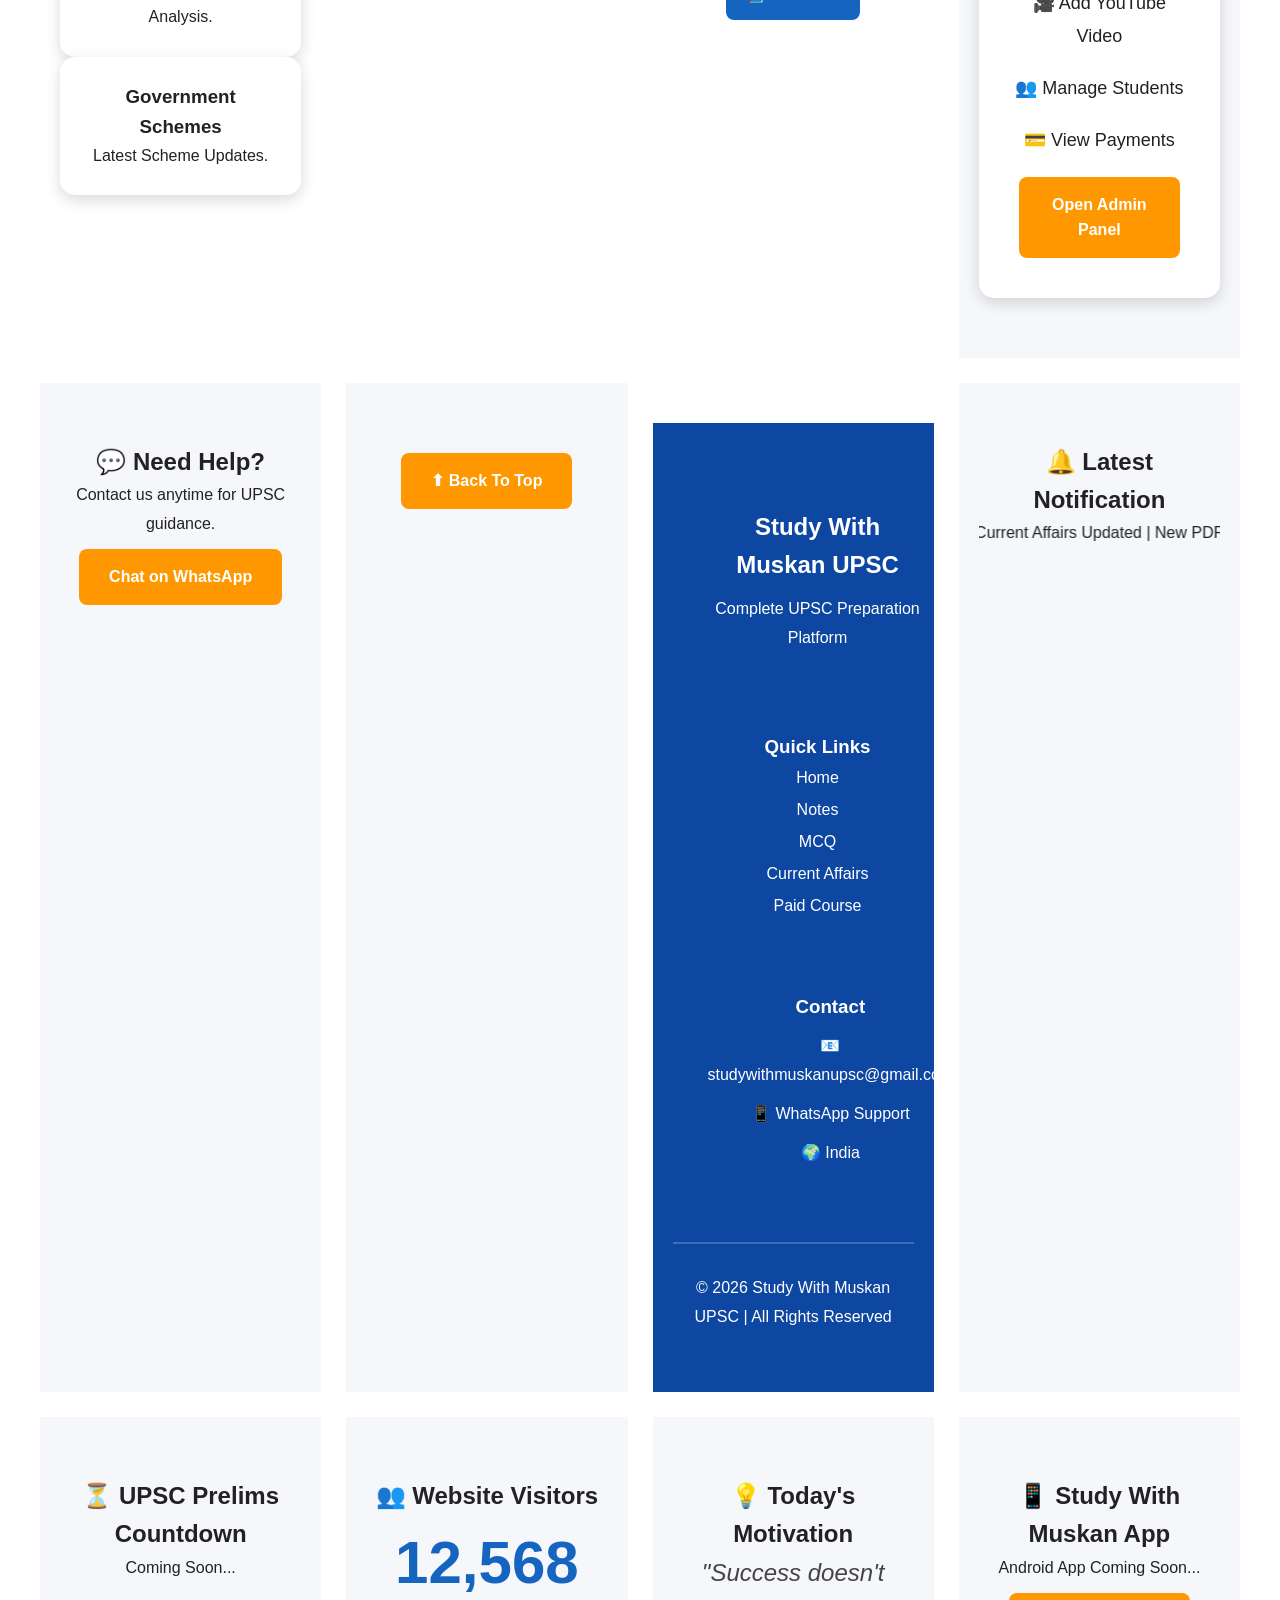
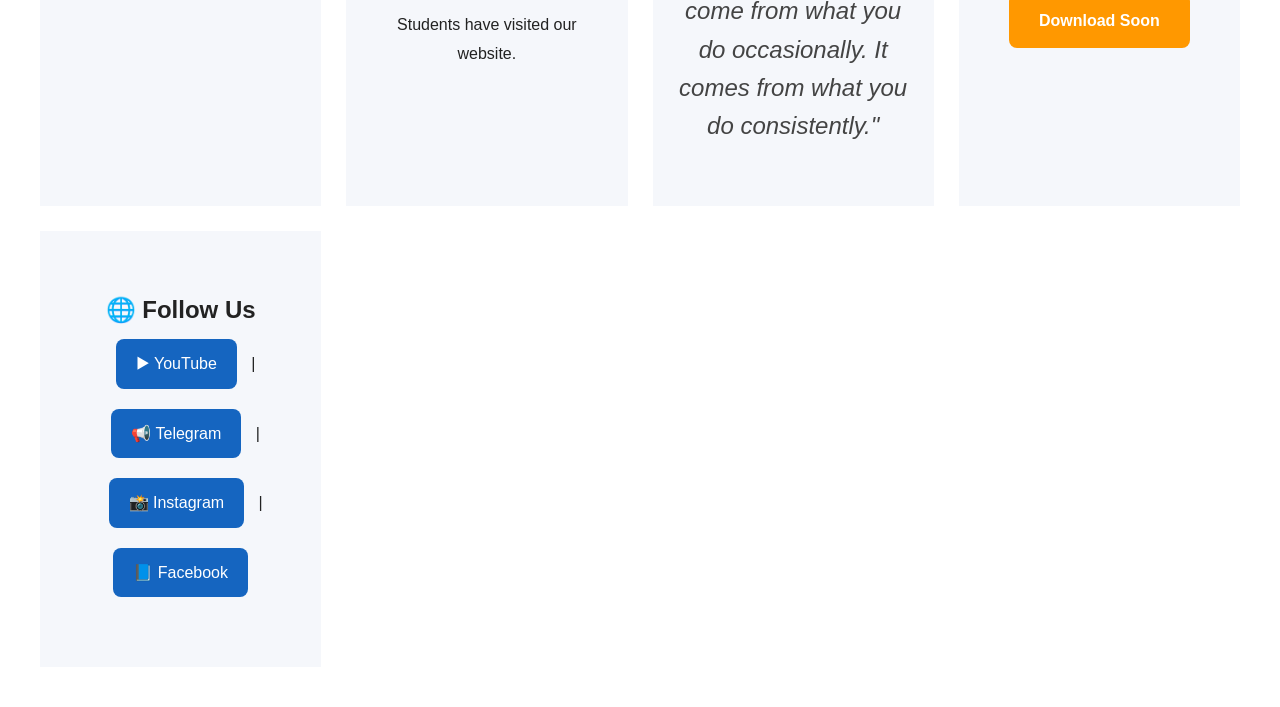
==== commit de210062: "Update index.html" ====
--- a/index.html
+++ b/index.html
@@ -1,4 +1,18 @@
-<!DOCTYPE html>
+<div class="ticker">
+  <marquee behavior="scroll" direction="left" scrollamount="6">
+    🔥 UPSC 2027 Batch Started | 📚 Daily Current Affairs | 📝 Free PDF Notes | 🎥 Live Classes | 🏆 Weekly Test Series
+  </marquee>
+</div><div class="ticker">
+  <marquee behavior="scroll" direction="left" scrollamount="6">
+    🔥 UPSC 2027 Batch Started | 📚 Daily Current Affairs | 📝 Free PDF Notes | 🎥 Live Classes | 🏆 Weekly Test Series
+  </marquee>
+</div><section class="slider">
+
+<img id="slide"
+src="https://images.unsplash.com/photo-1522202176988-66273c2fd55?w=1200"
+alt="Banner">
+
+</section><!DOCTYPE html>
 <html lang="hi">
 <head>
 <meta charset="UTF-8">
--- a/style.css
+++ b/style.css
@@ -1,4 +1,10 @@
-*{
+.ticker{
+    background:#ff9800;
+    color:#fff;
+    padding:10px;
+    font-size:18px;
+    font-weight:bold;
+}*{
 margin:0;
 padding:0;
 box-sizing:border-box;
@@ -946,3 +952,66 @@
 .feature-card h2{
     margin-bottom:10px;
 }
+.premium-banner{
+padding:60px 20px;
+background:linear-gradient(135deg,#0d47a1,#42a5f5);
+text-align:center;
+color:#fff;
+}
+
+.premium-grid{
+display:grid;
+grid-template-columns:repeat(auto-fit,minmax(250px,1fr));
+gap:25px;
+margin-top:40px;
+}
+
+.premium-card{
+background:#fff;
+color:#222;
+padding:30px;
+border-radius:20px;
+box-shadow:0 15px 30px rgba(0,0,0,.25);
+transition:.4s;
+}
+
+.premium-card:hover{
+transform:translateY(-10px);
+background:gold;
+color:#000;
+}
+
+.premium-card h2{
+margin-bottom:10px;
+}.stats{
+display:grid;
+grid-template-columns:repeat(auto-fit,minmax(180px,1fr));
+gap:20px;
+padding:50px 20px;
+background:linear-gradient(135deg,#1565c0,#42a5f5);
+}
+
+.stat{
+background:white;
+padding:25px;
+border-radius:20px;
+text-align:center;
+box-shadow:0 10px 20px rgba(0,0,0,.2);
+transition:.3s;
+}
+
+.stat:hover{
+transform:scale(1.05);
+background:gold;
+}
+
+.stat h2{
+font-size:38px;
+color:#1565c0;
+margin-bottom:10px;
+}
+
+.stat p{
+font-size:18px;
+font-weight:bold;
+}
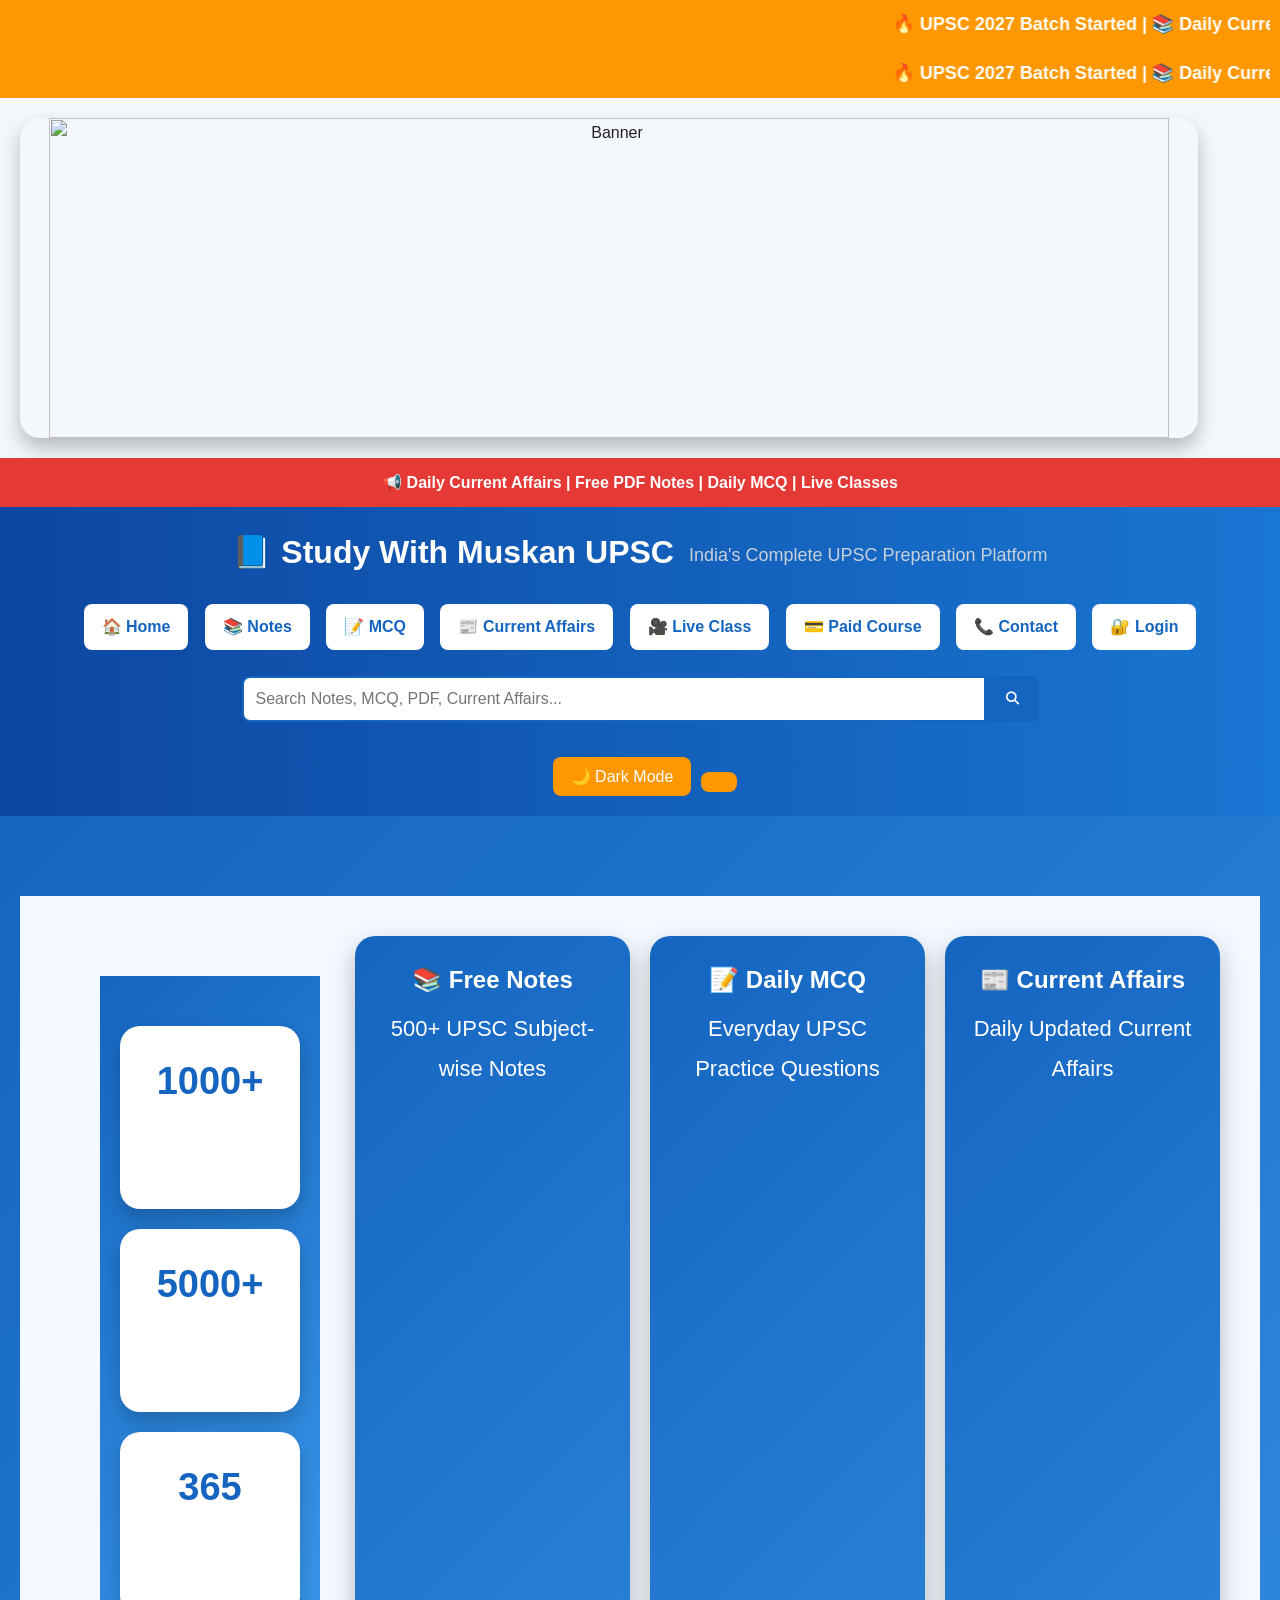
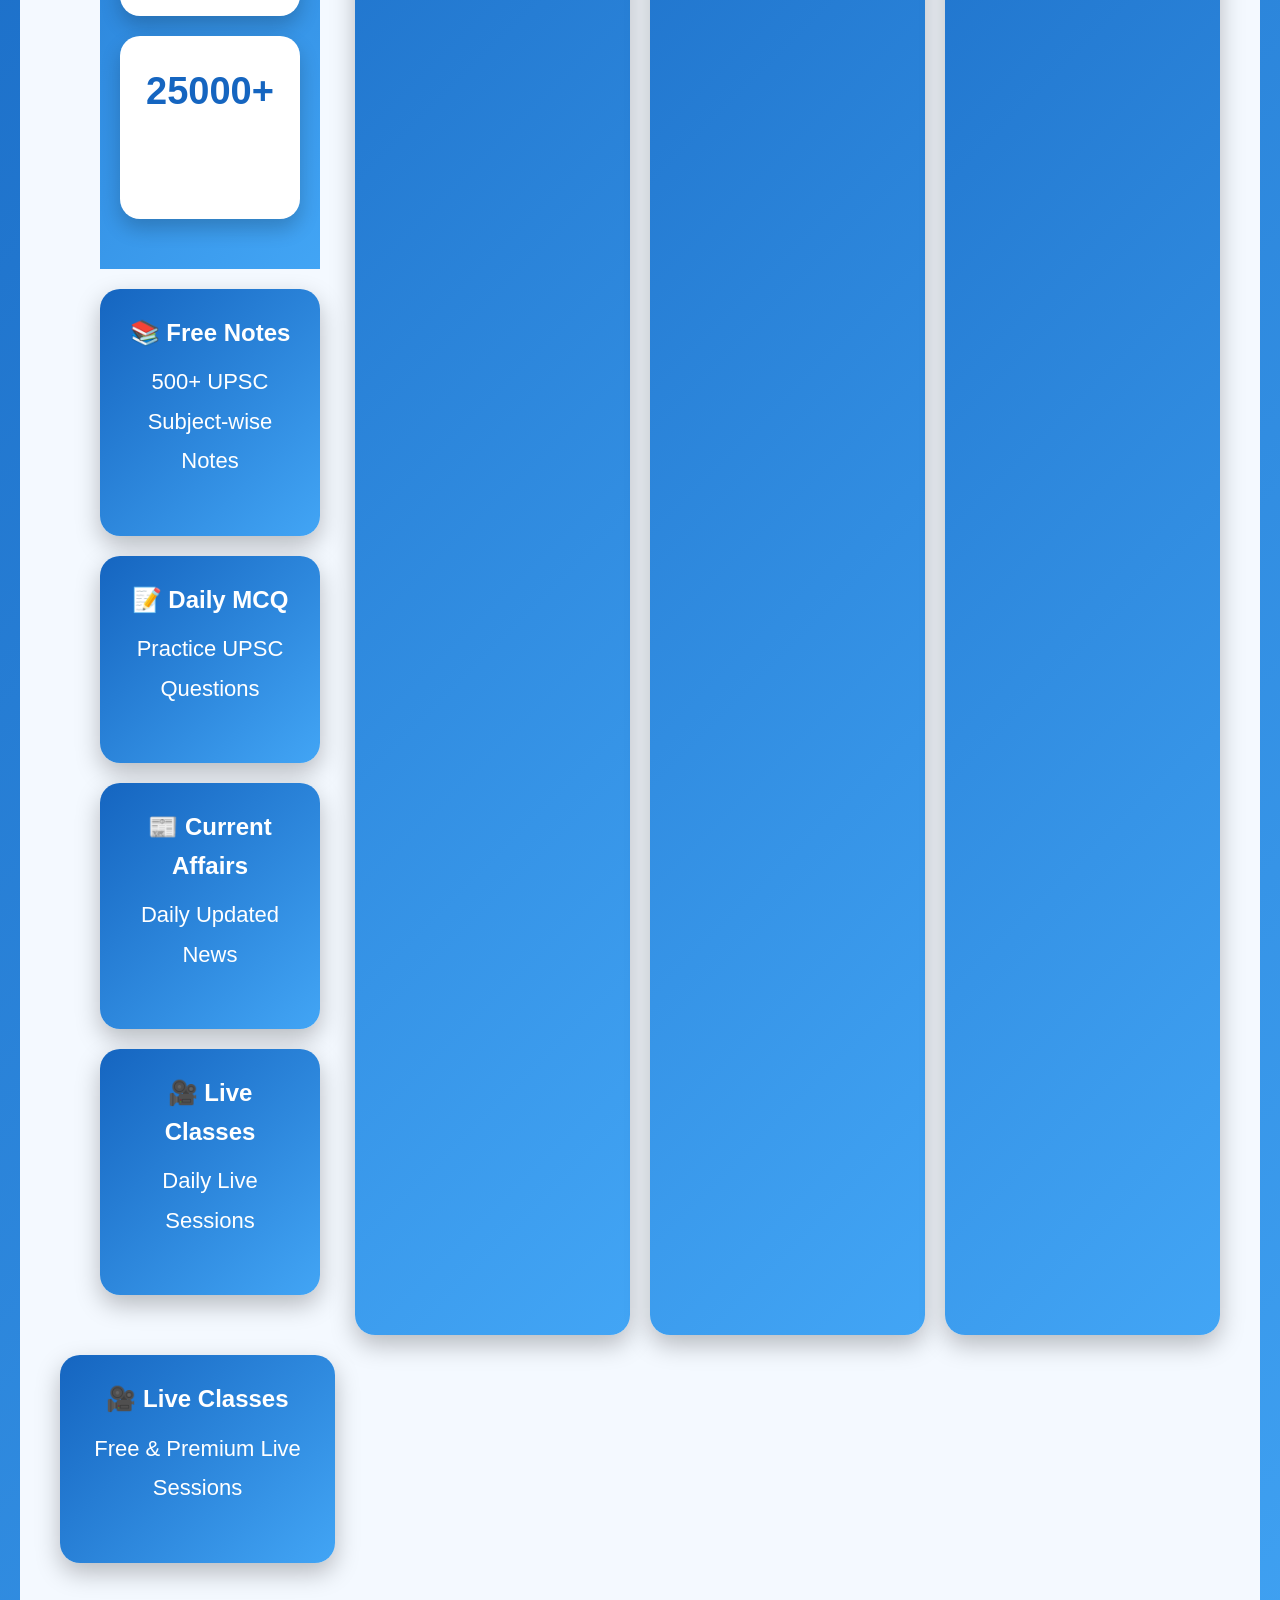
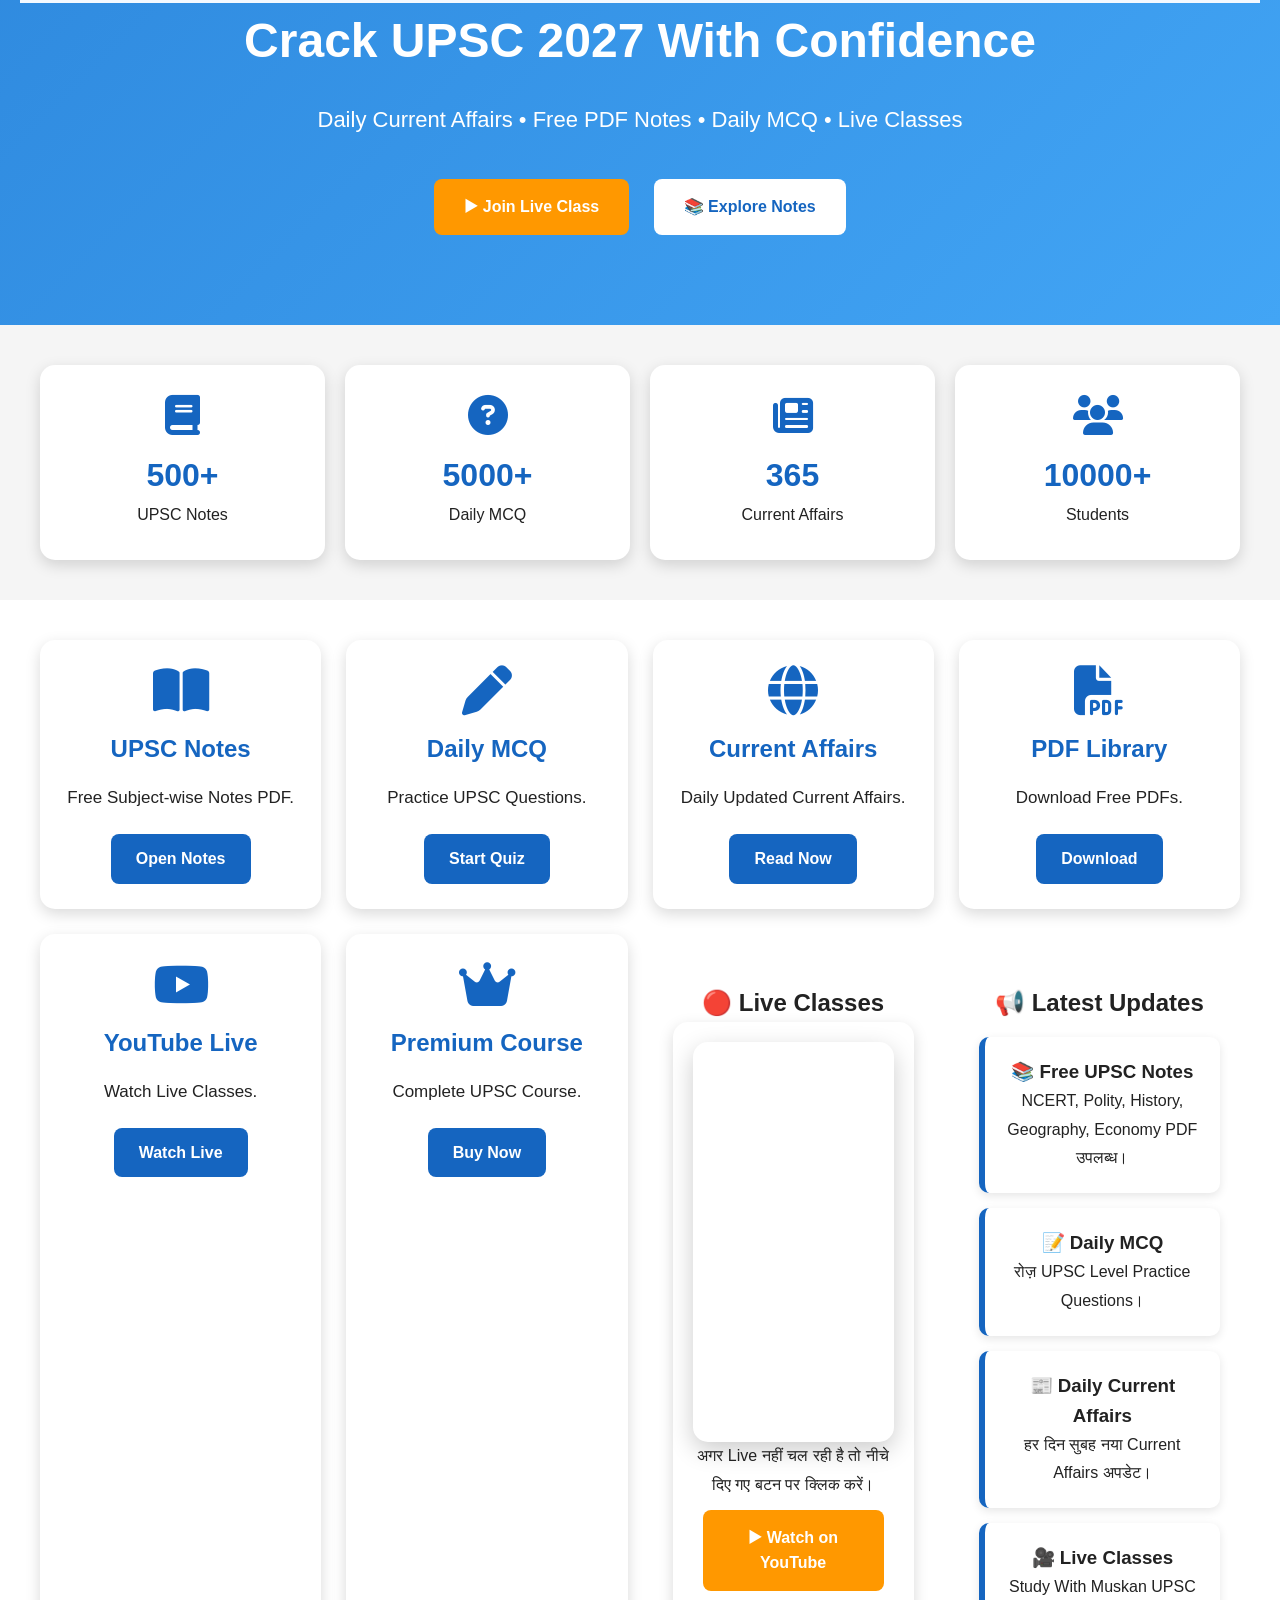
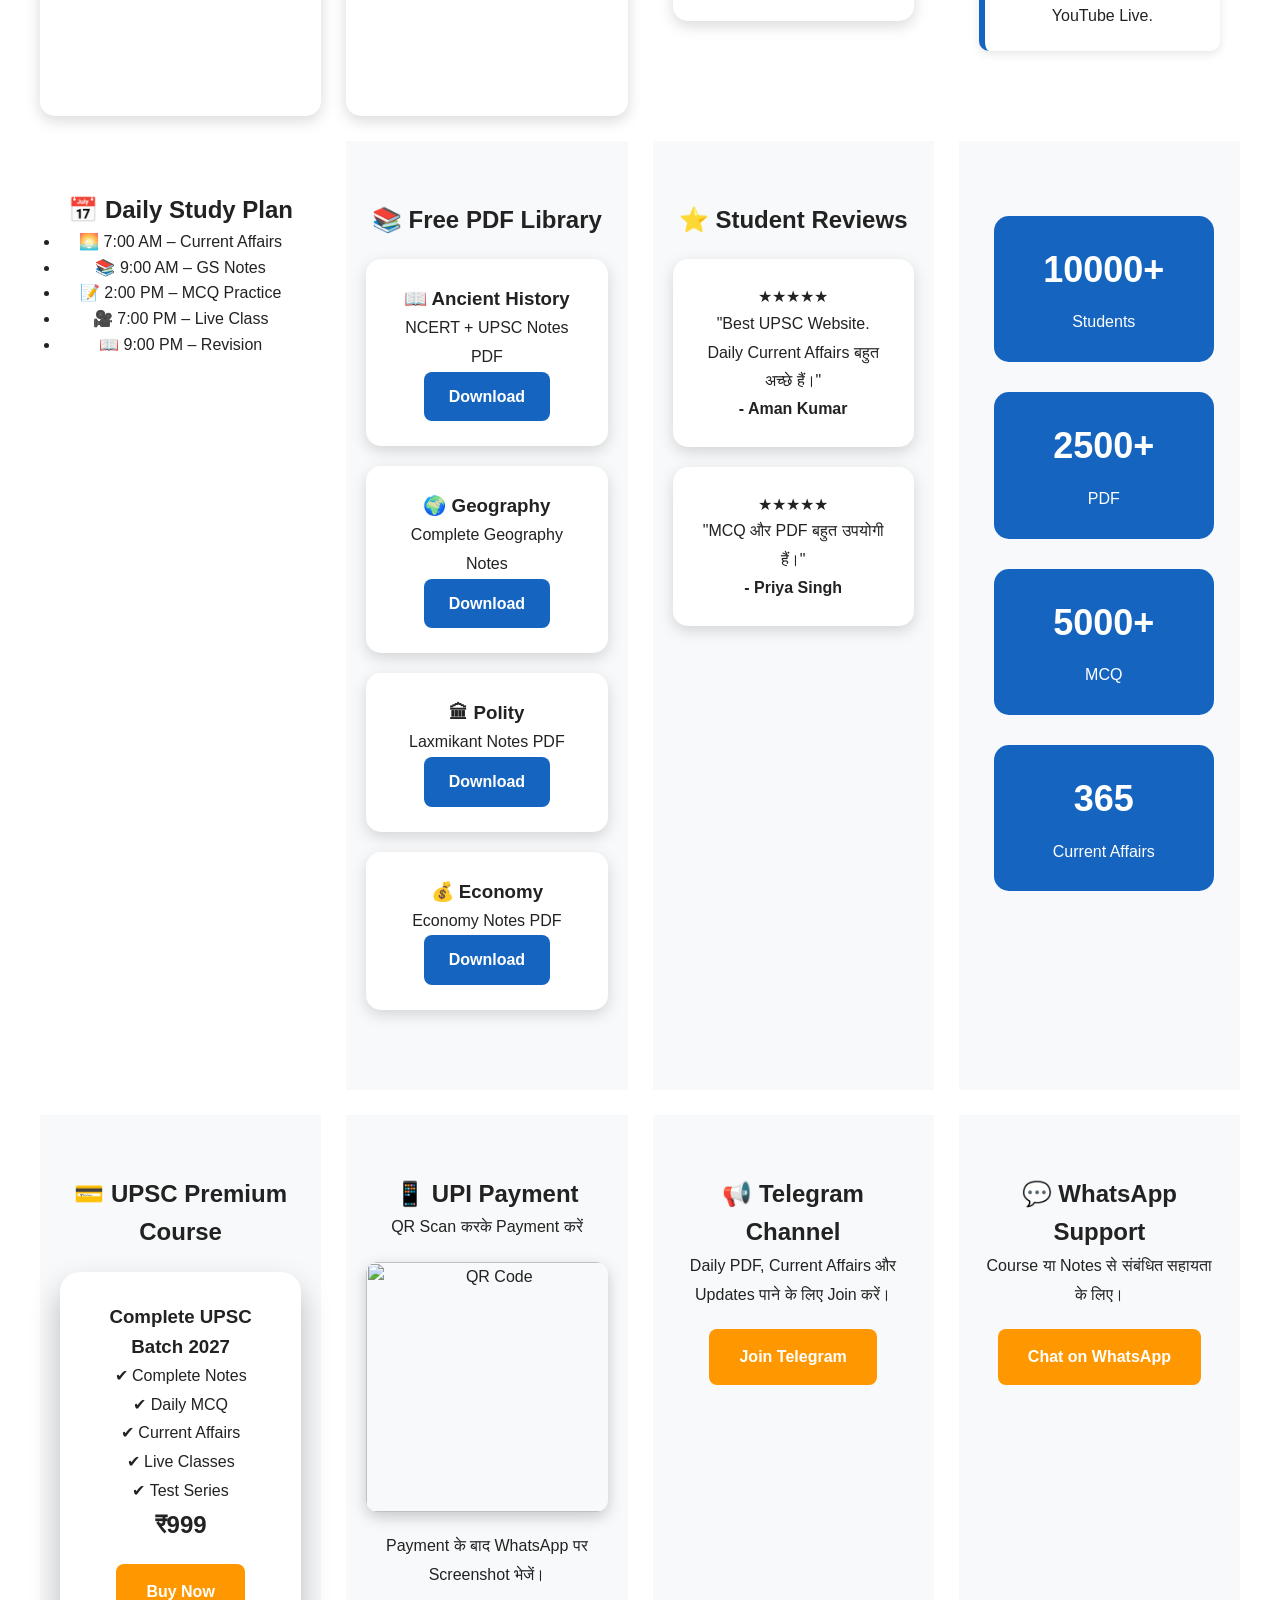
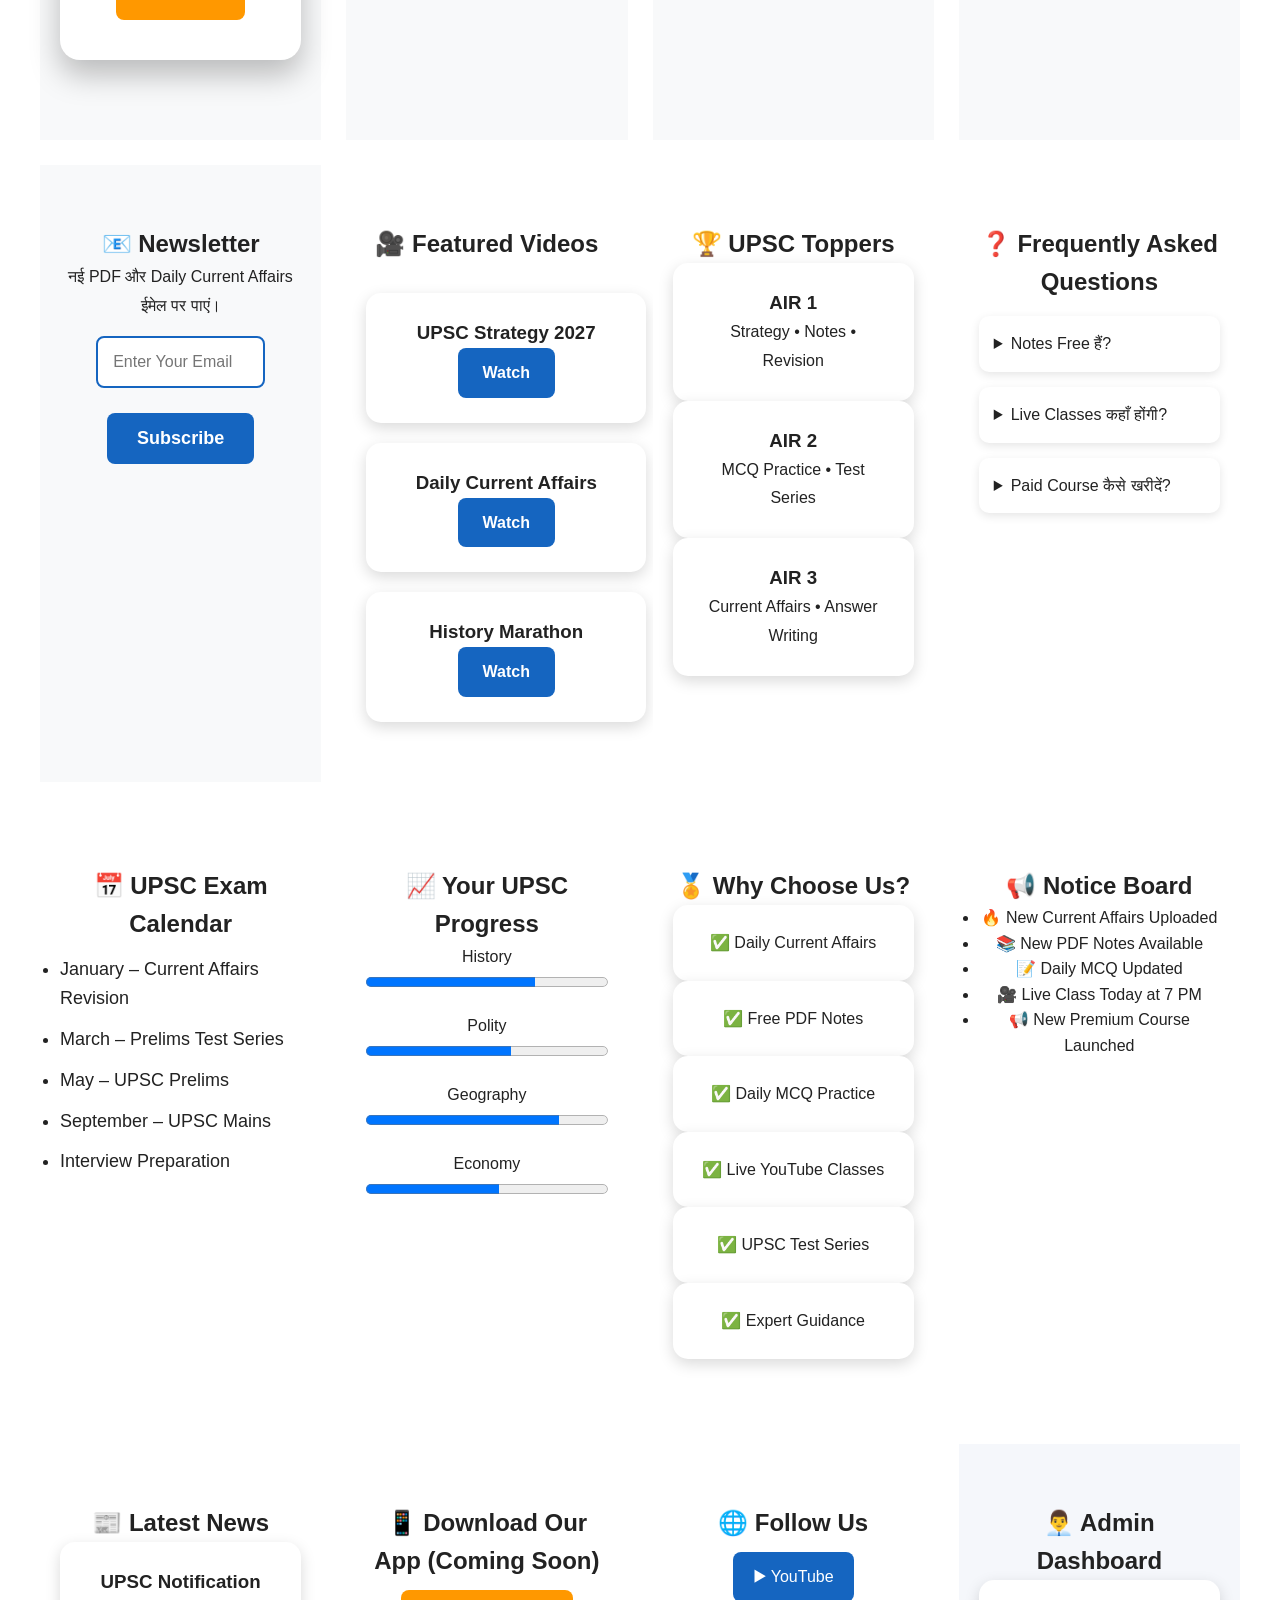
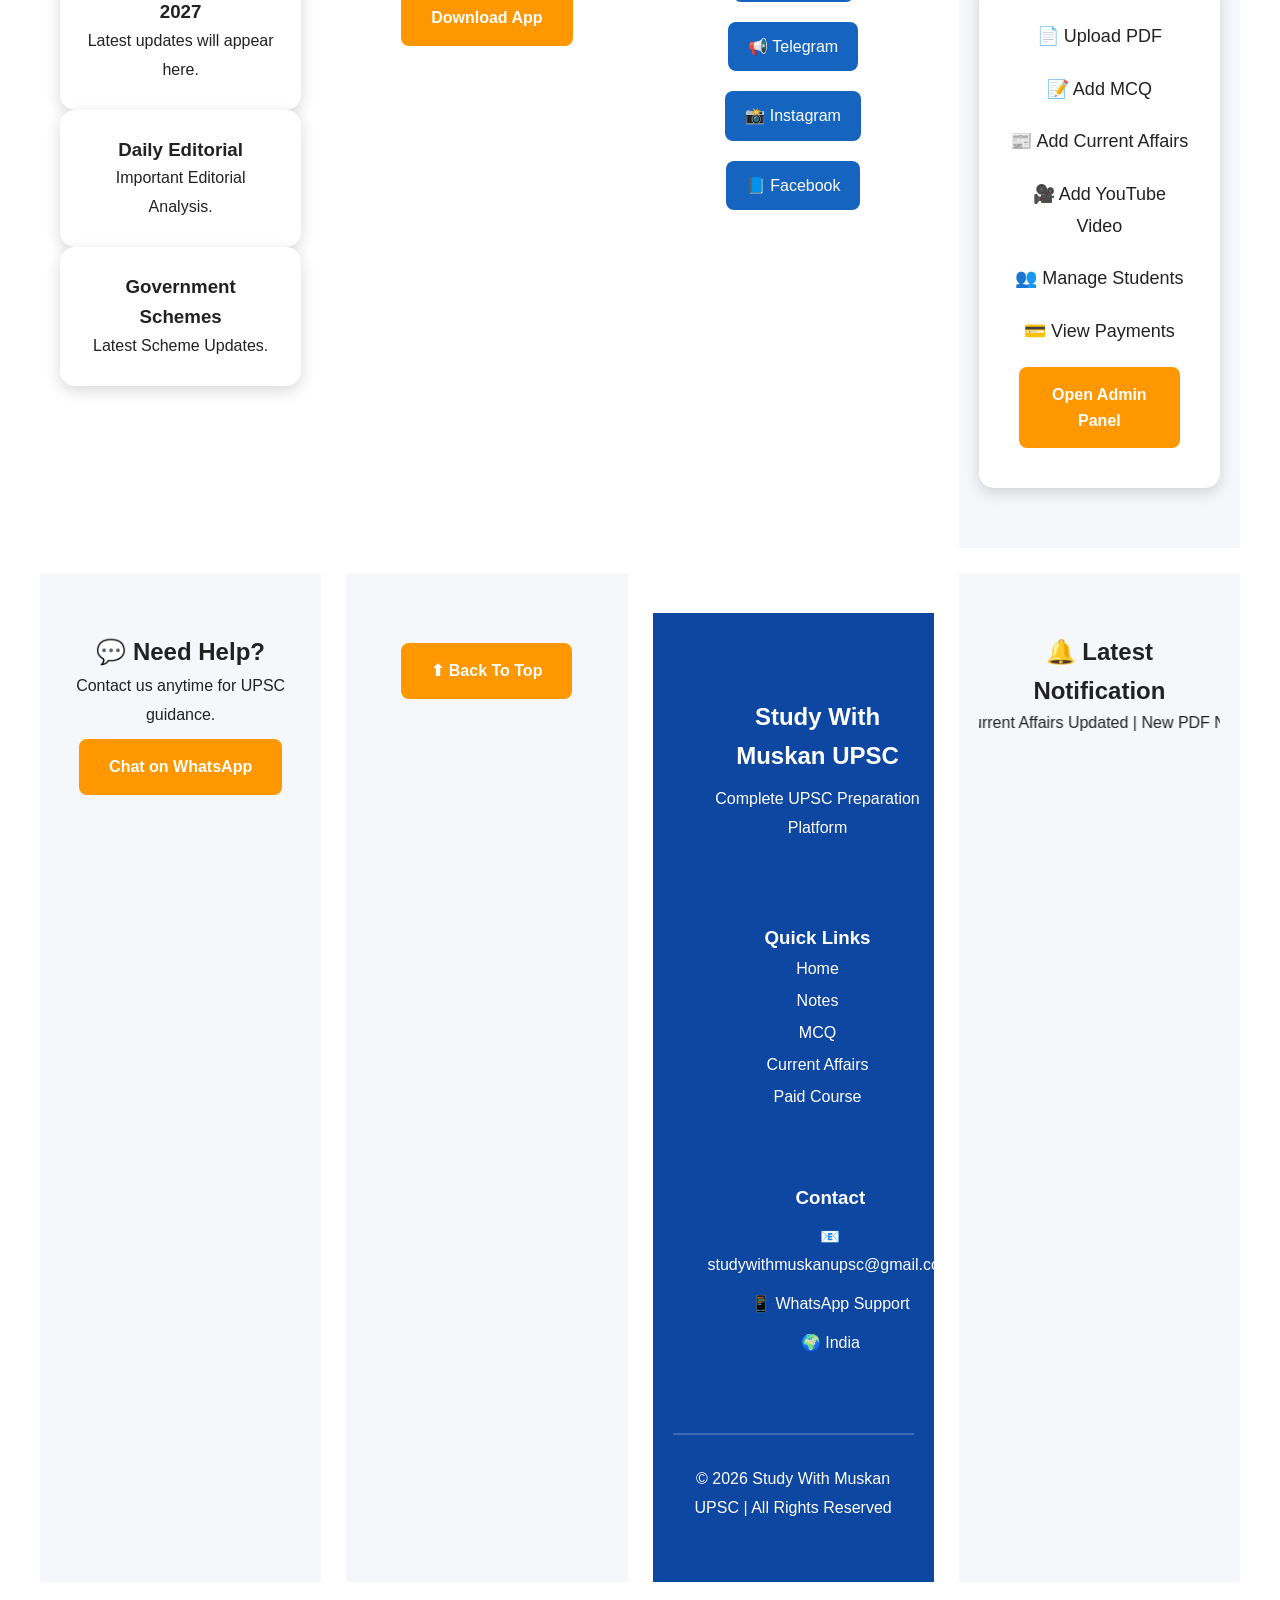
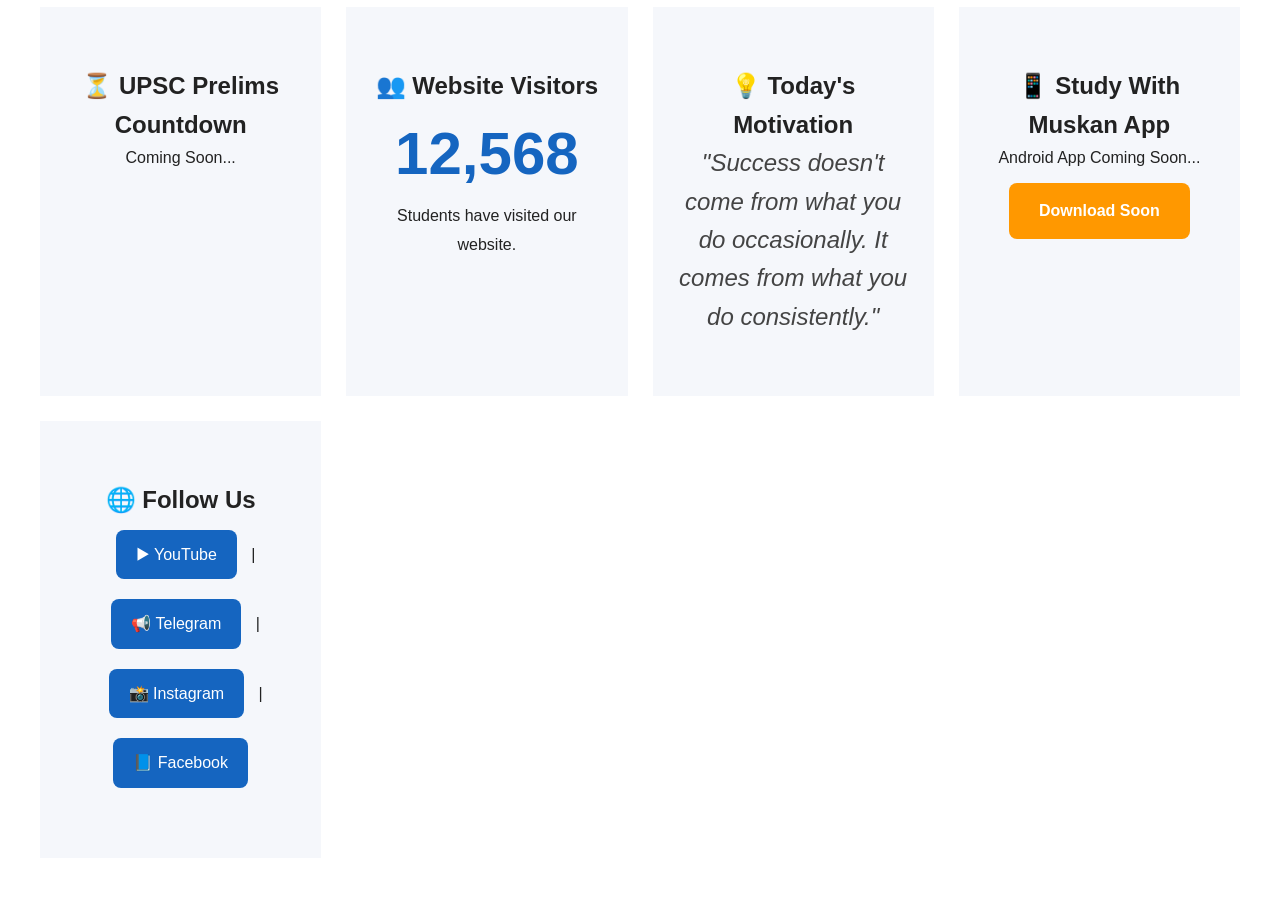
==== commit dbbf5d0d: "Update index.html" ====
--- a/index.html
+++ b/index.html
@@ -77,9 +77,8 @@
 
 <button id="darkBtn">
 
-🌙 Dark Mode
-
-</button>
+🌙 Dark Mode<button id="darkBtn" onclick="toggleDarkMode()">
+</button></button>
 
 </header>
 
--- a/style.css
+++ b/style.css
@@ -1,4 +1,17 @@
-.ticker{
+.slider{
+width:100%;
+padding:20px;
+text-align:center;
+}
+
+.slider img{
+width:95%;
+max-width:1200px;
+height:320px;
+object-fit:cover;
+border-radius:20px;
+box-shadow:0 10px 20px rgba(0,0,0,.25);
+}.ticker{
     background:#ff9800;
     color:#fff;
     padding:10px;
@@ -1015,3 +1028,25 @@
 font-size:18px;
 font-weight:bold;
 }
+.dark-mode{
+    background:#121212 !important;
+    color:white !important;
+}
+
+.dark-mode .card,
+.dark-mode .feature-card,
+.dark-mode .premium-card,
+.dark-mode .dash-card{
+    background:#1e1e1e;
+    color:white;
+}
+
+#darkBtn{
+    background:#ff9800;
+    color:white;
+    border:none;
+    padding:10px 18px;
+    border-radius:8px;
+    cursor:pointer;
+    margin-left:10px;
+}
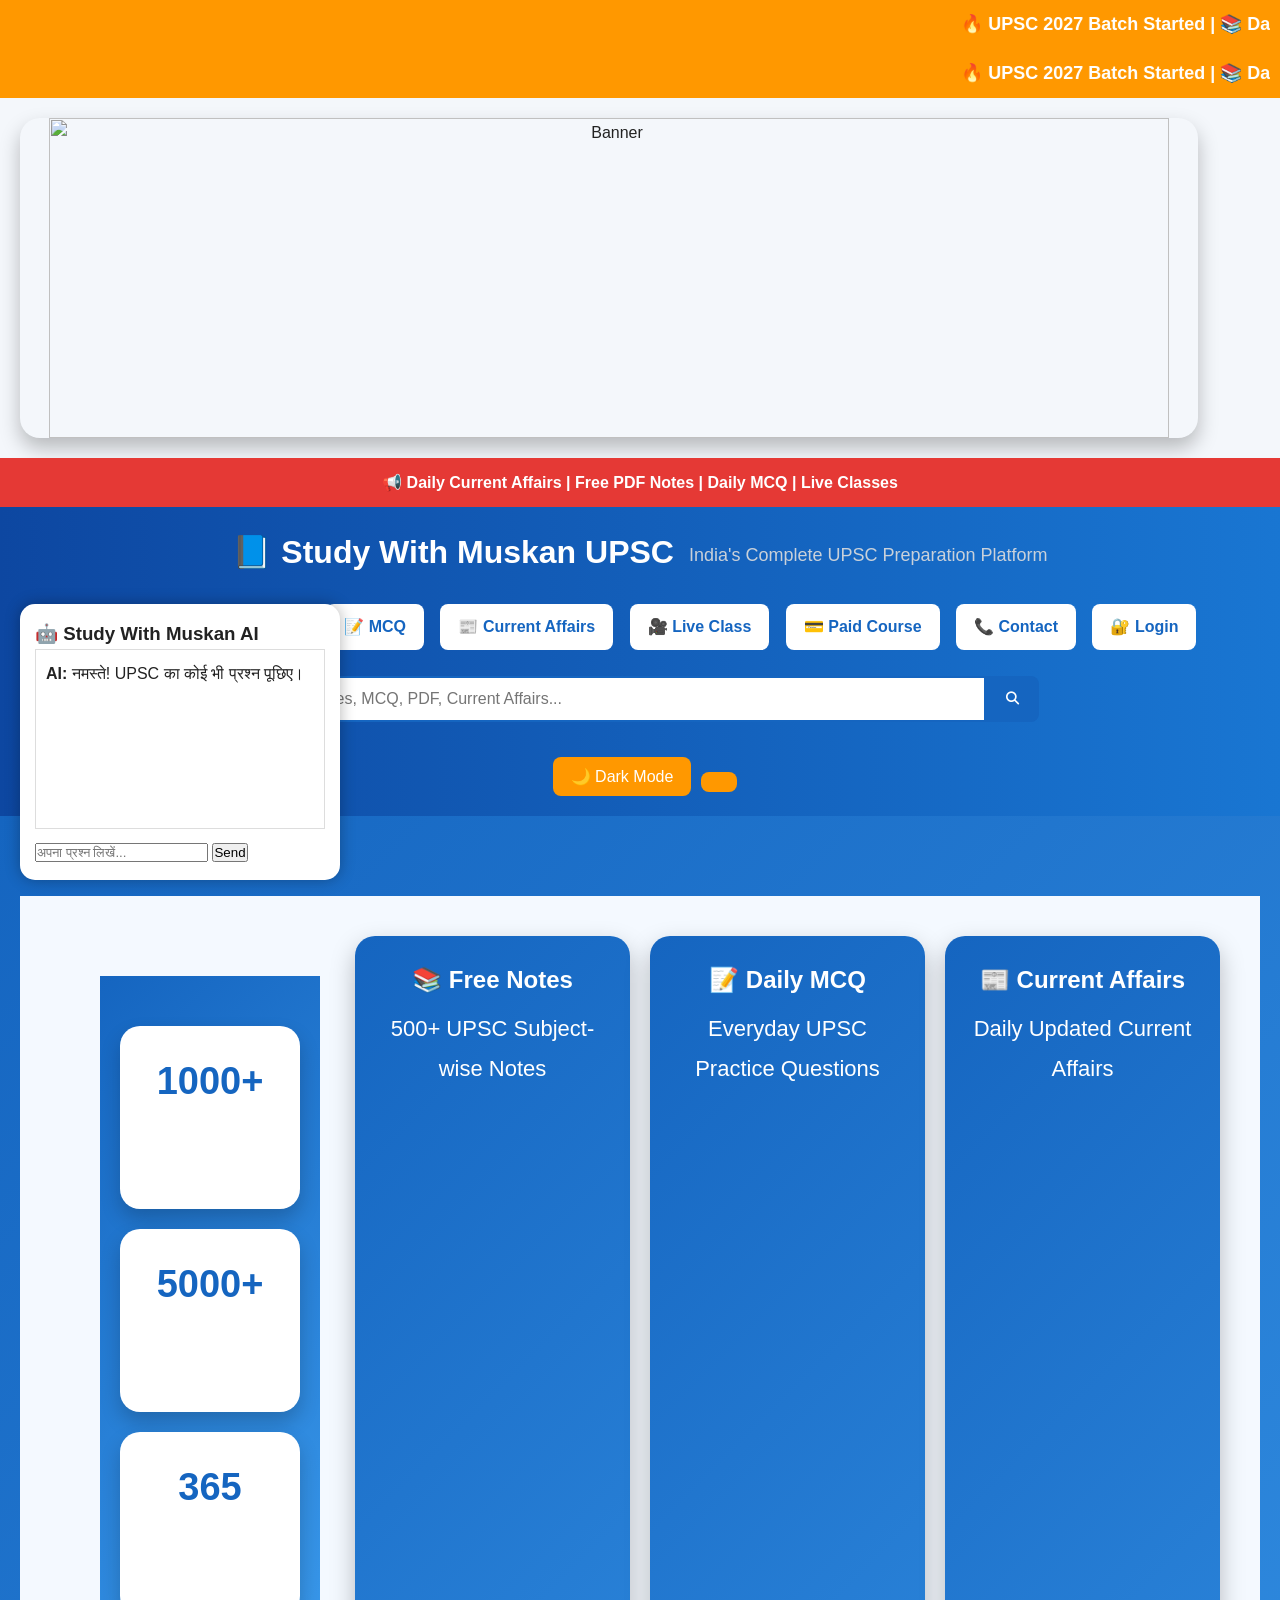
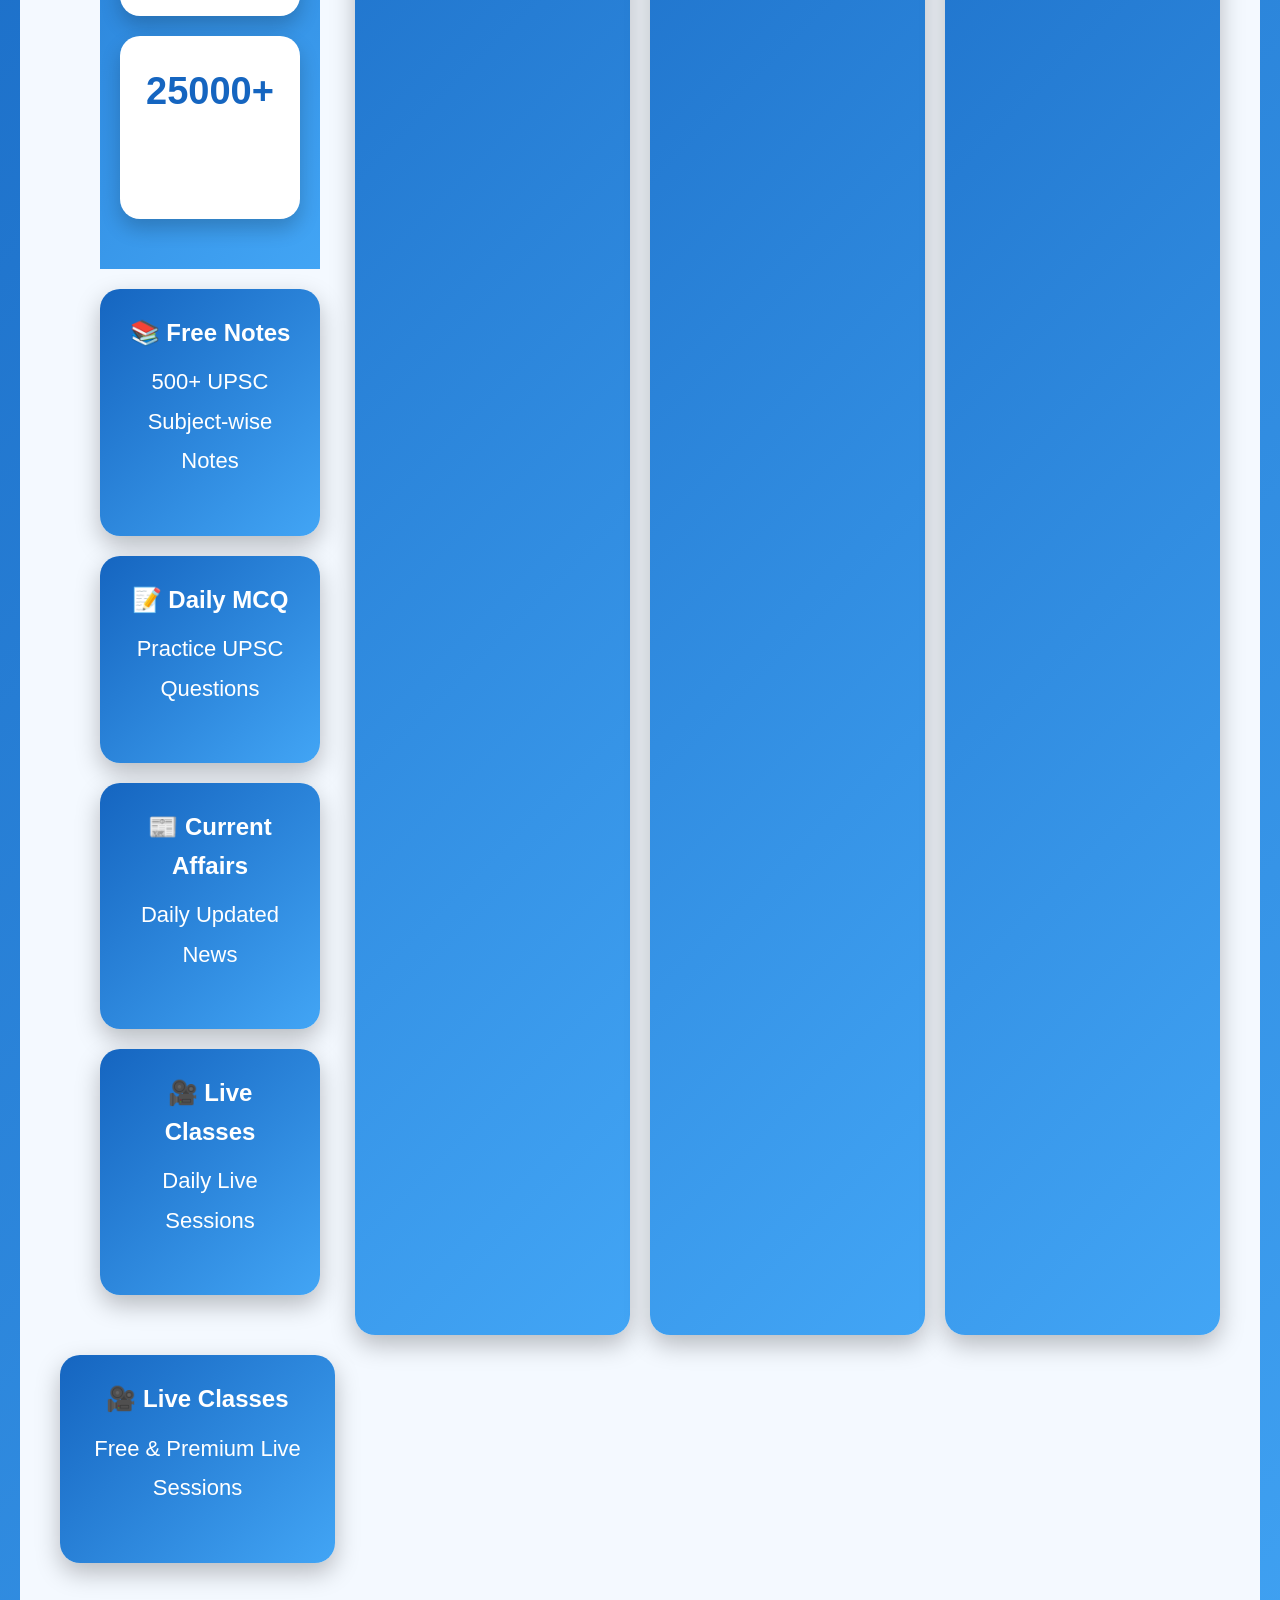
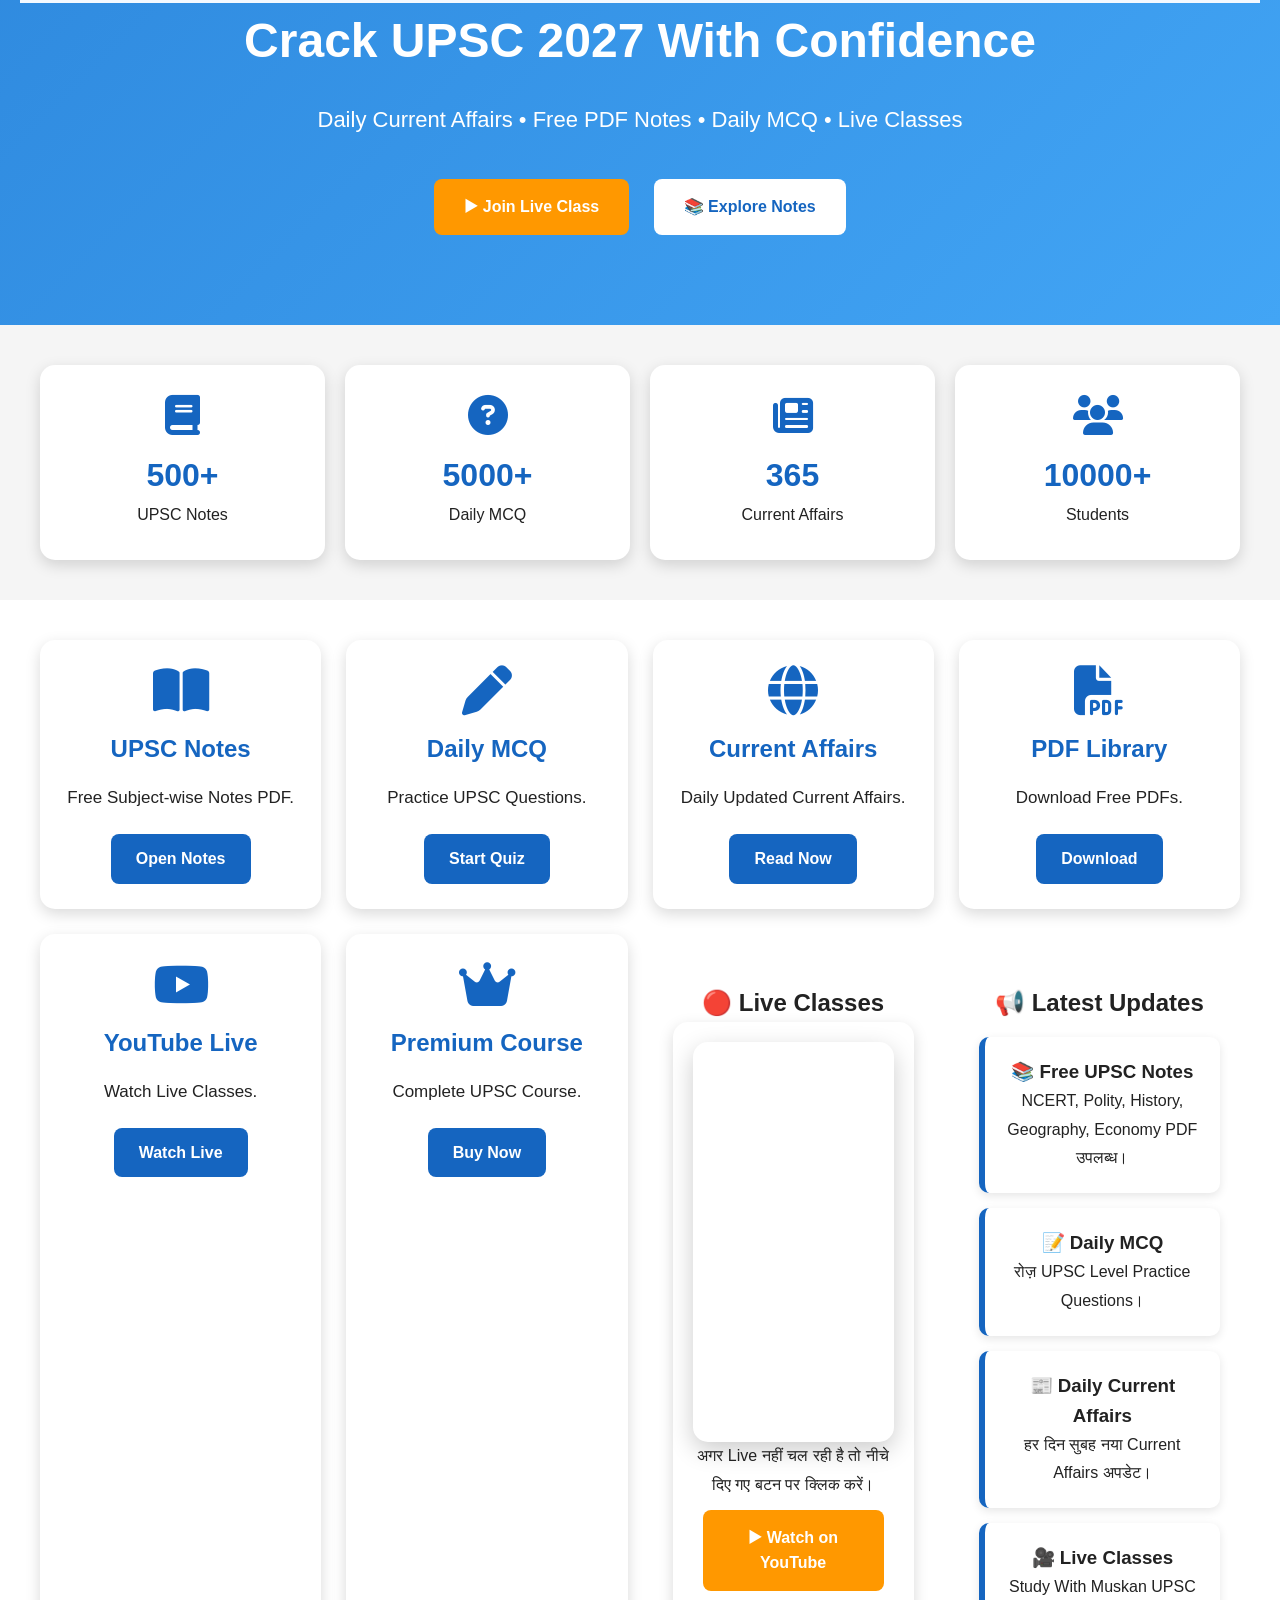
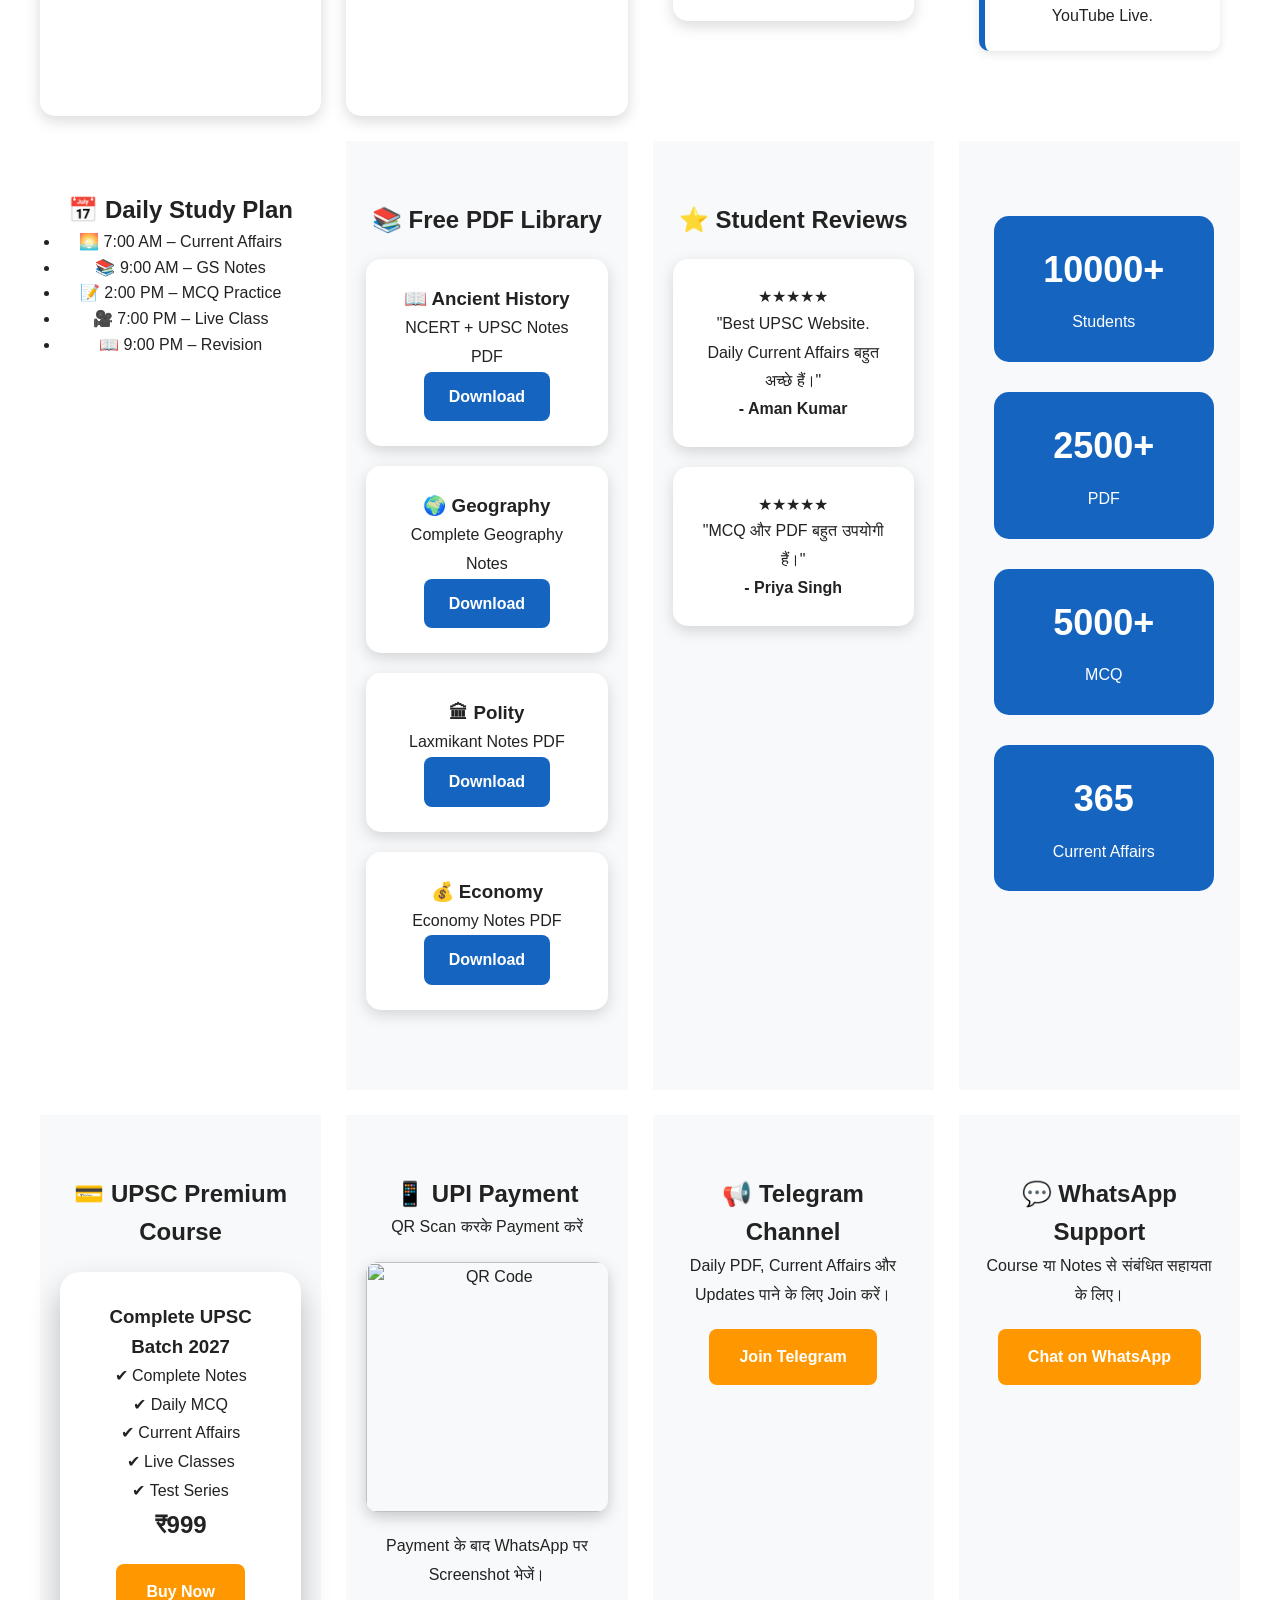
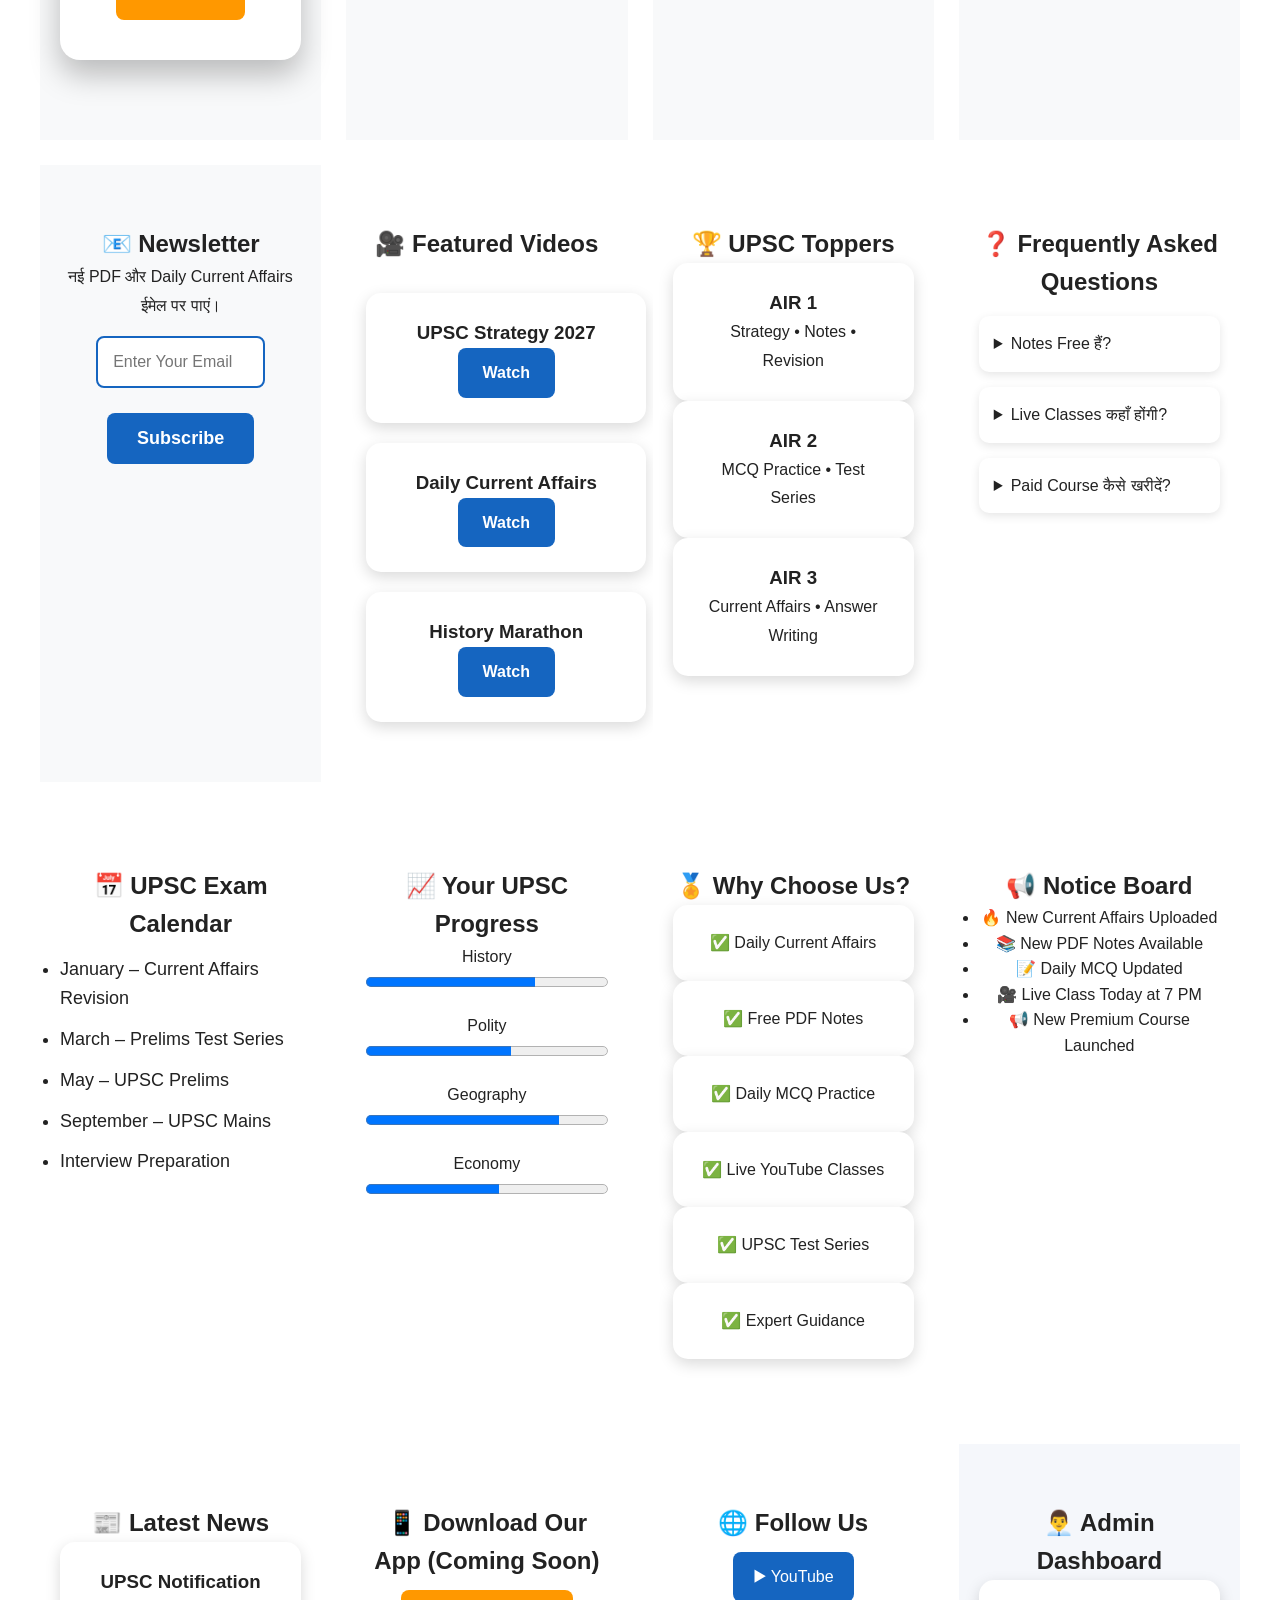
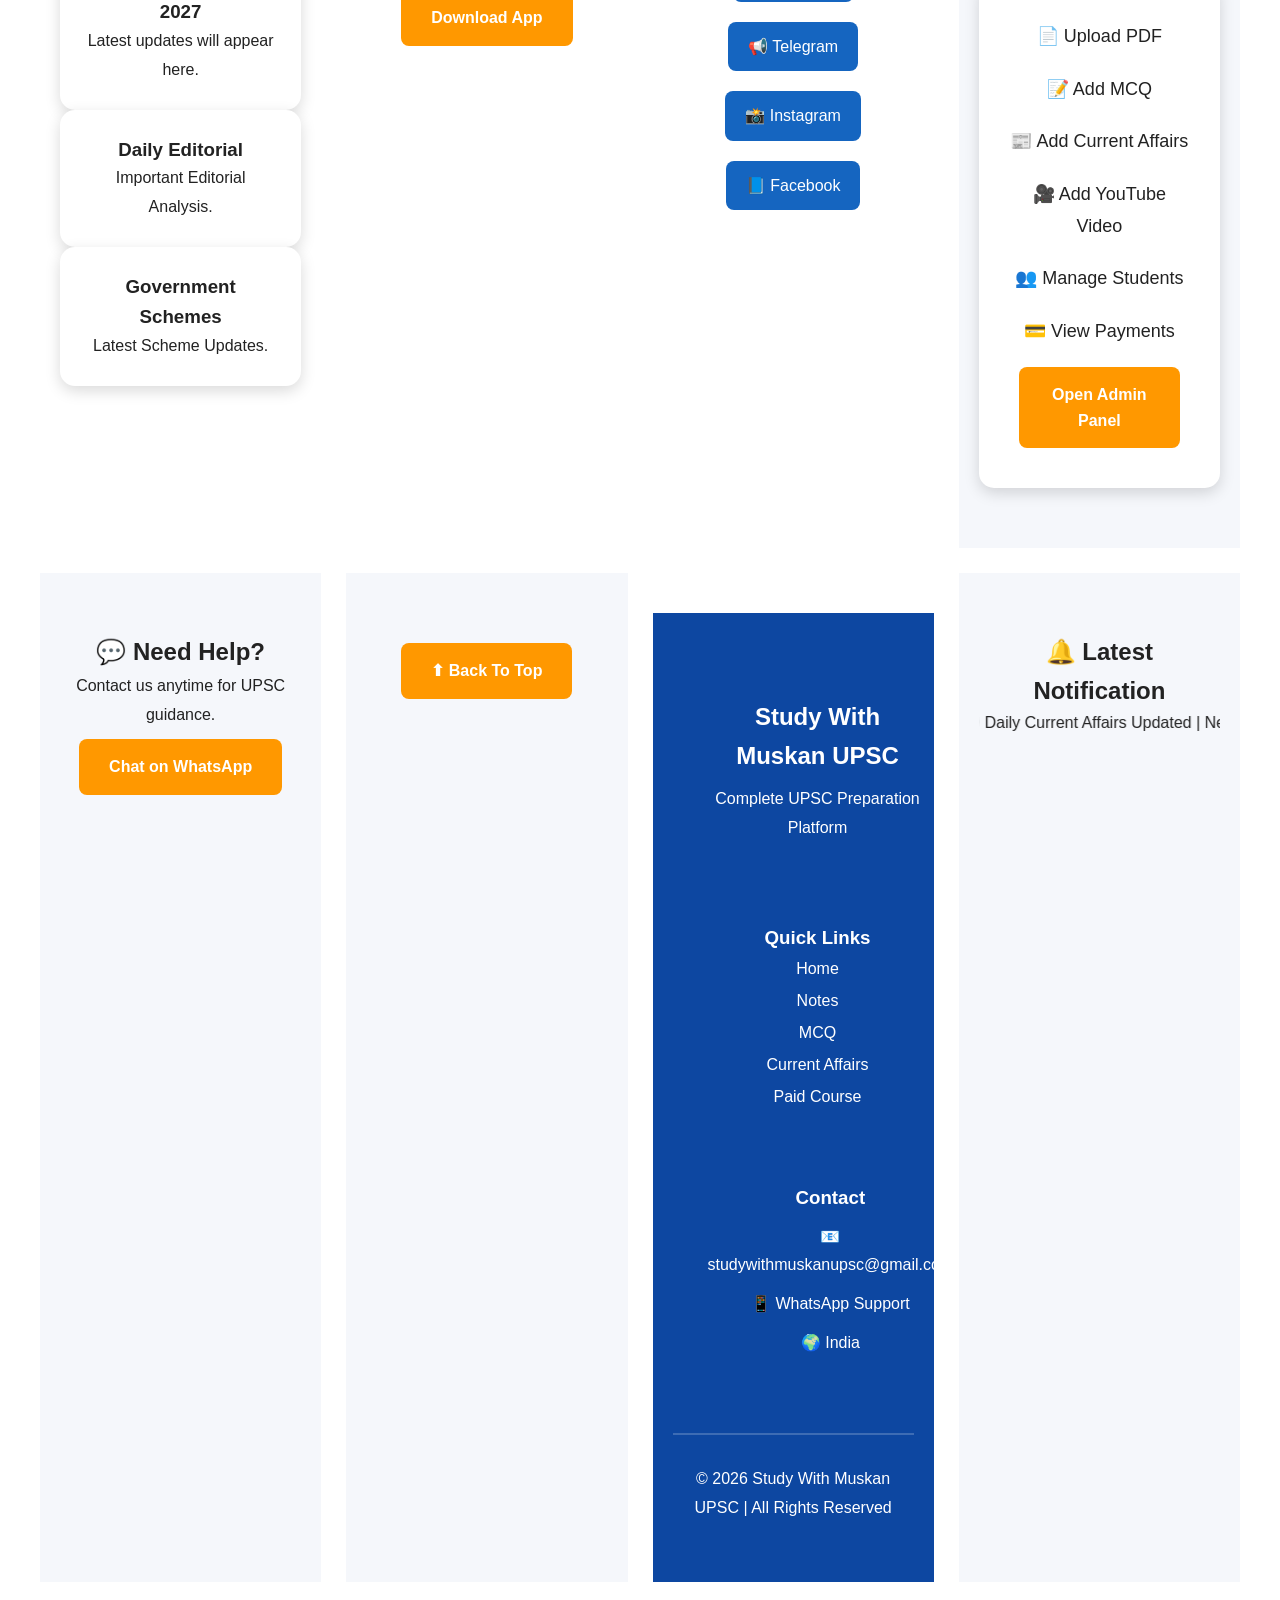
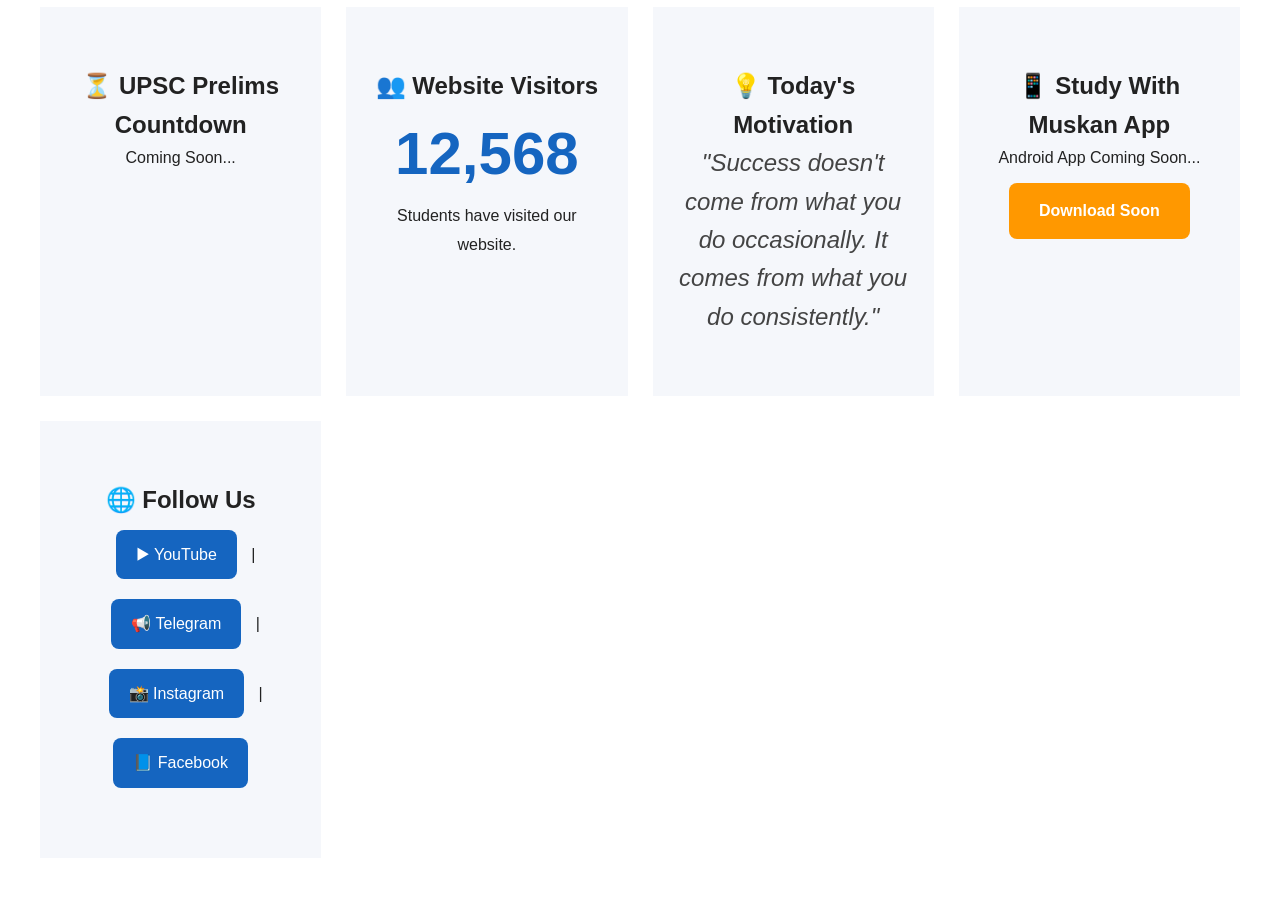
==== commit e3d7e7dd: "Update index.html" ====
--- a/index.html
+++ b/index.html
@@ -27,7 +27,17 @@
 </head>
 
 <body>
-
+<div class="ai-chat">
+<h3>🤖 Study With Muskan AI</h3>
+
+<div id="chatBox">
+<p><b>AI:</b> नमस्ते! UPSC का कोई भी प्रश्न पूछिए।</p>
+</div>
+
+<input id="userMsg" type="text" placeholder="अपना प्रश्न लिखें...">
+
+<button onclick="replyAI()">Send</button>
+</div>
 <div class="topbar">
 📢 Daily Current Affairs | Free PDF Notes | Daily MCQ | Live Classes
 </div>
--- a/style.css
+++ b/style.css
@@ -1050,3 +1050,22 @@
     cursor:pointer;
     margin-left:10px;
 }
+.ai-chat{
+position:fixed;
+bottom:20px;
+left:20px;
+width:320px;
+background:white;
+padding:15px;
+border-radius:15px;
+box-shadow:0 0 15px rgba(0,0,0,.3);
+z-index:9999;
+}
+
+#chatBox{
+height:180px;
+overflow:auto;
+border:1px solid #ddd;
+padding:10px;
+margin-bottom:10px;
+}
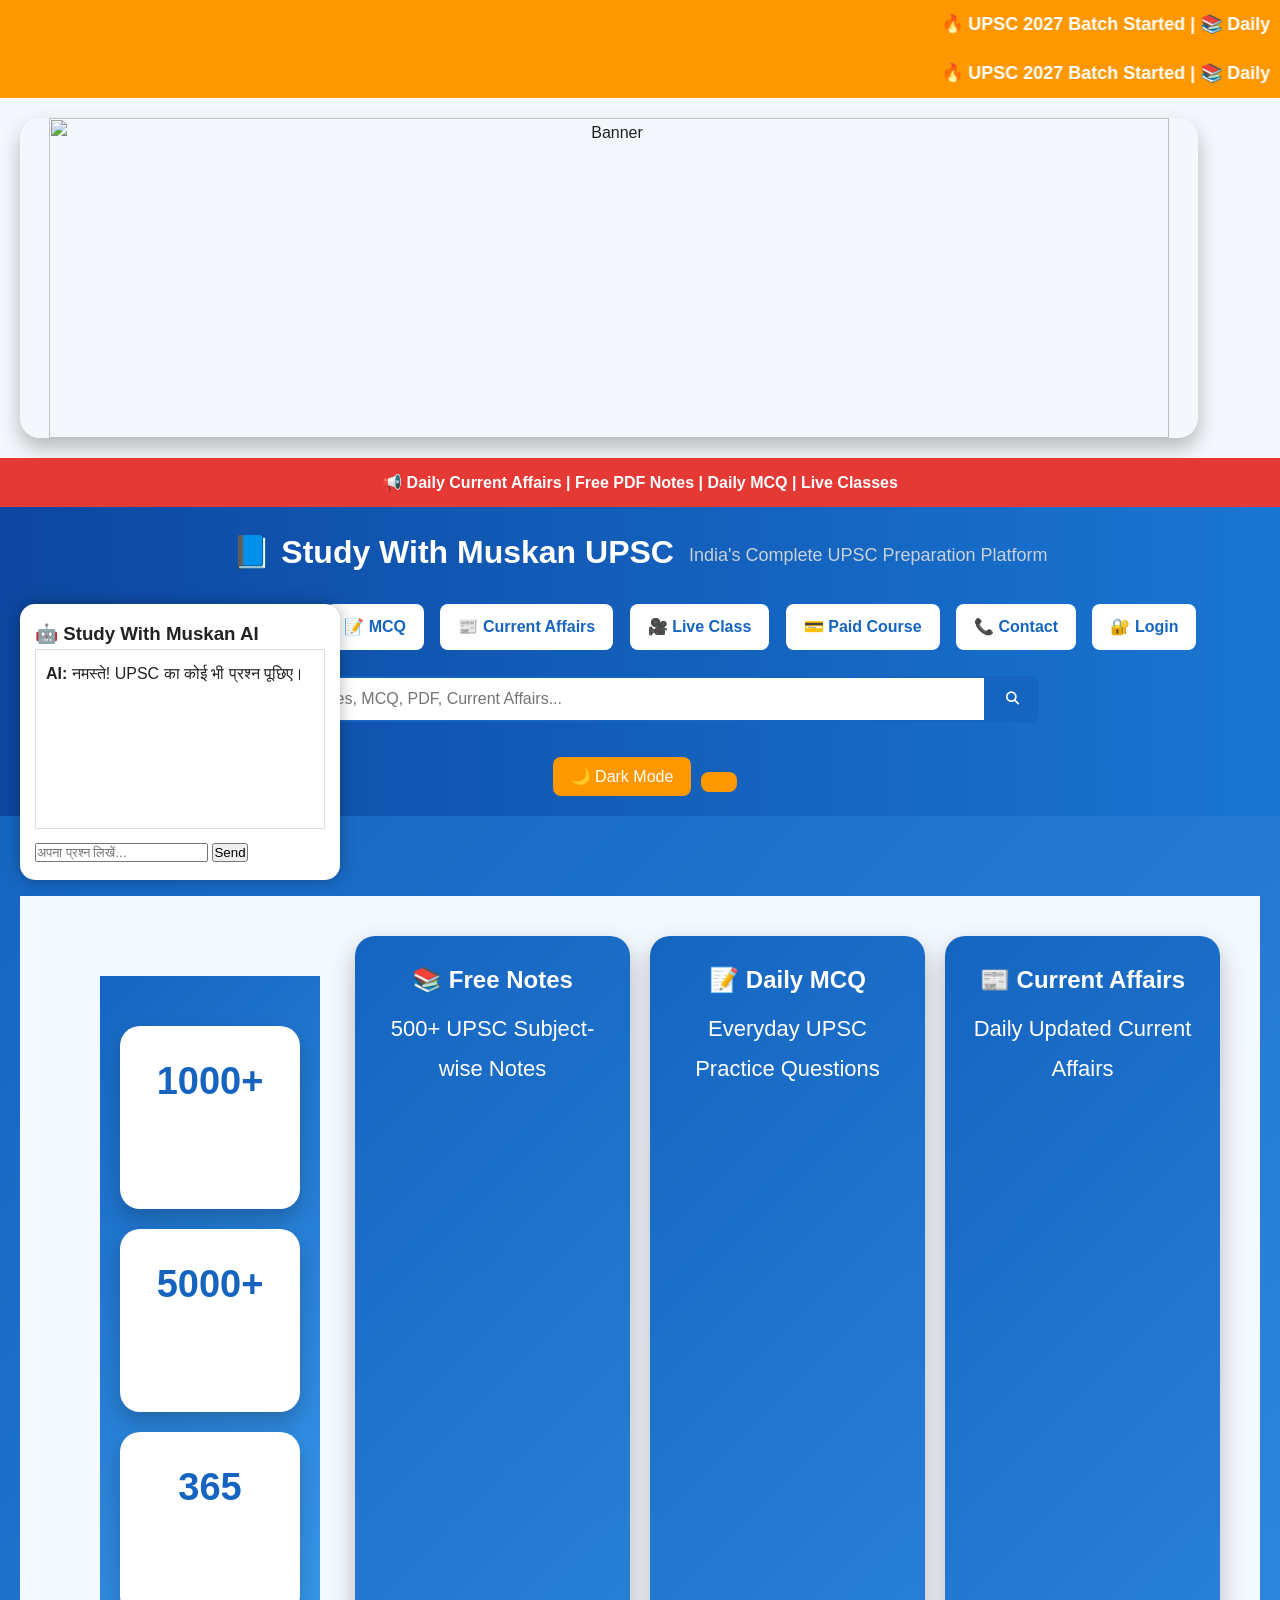
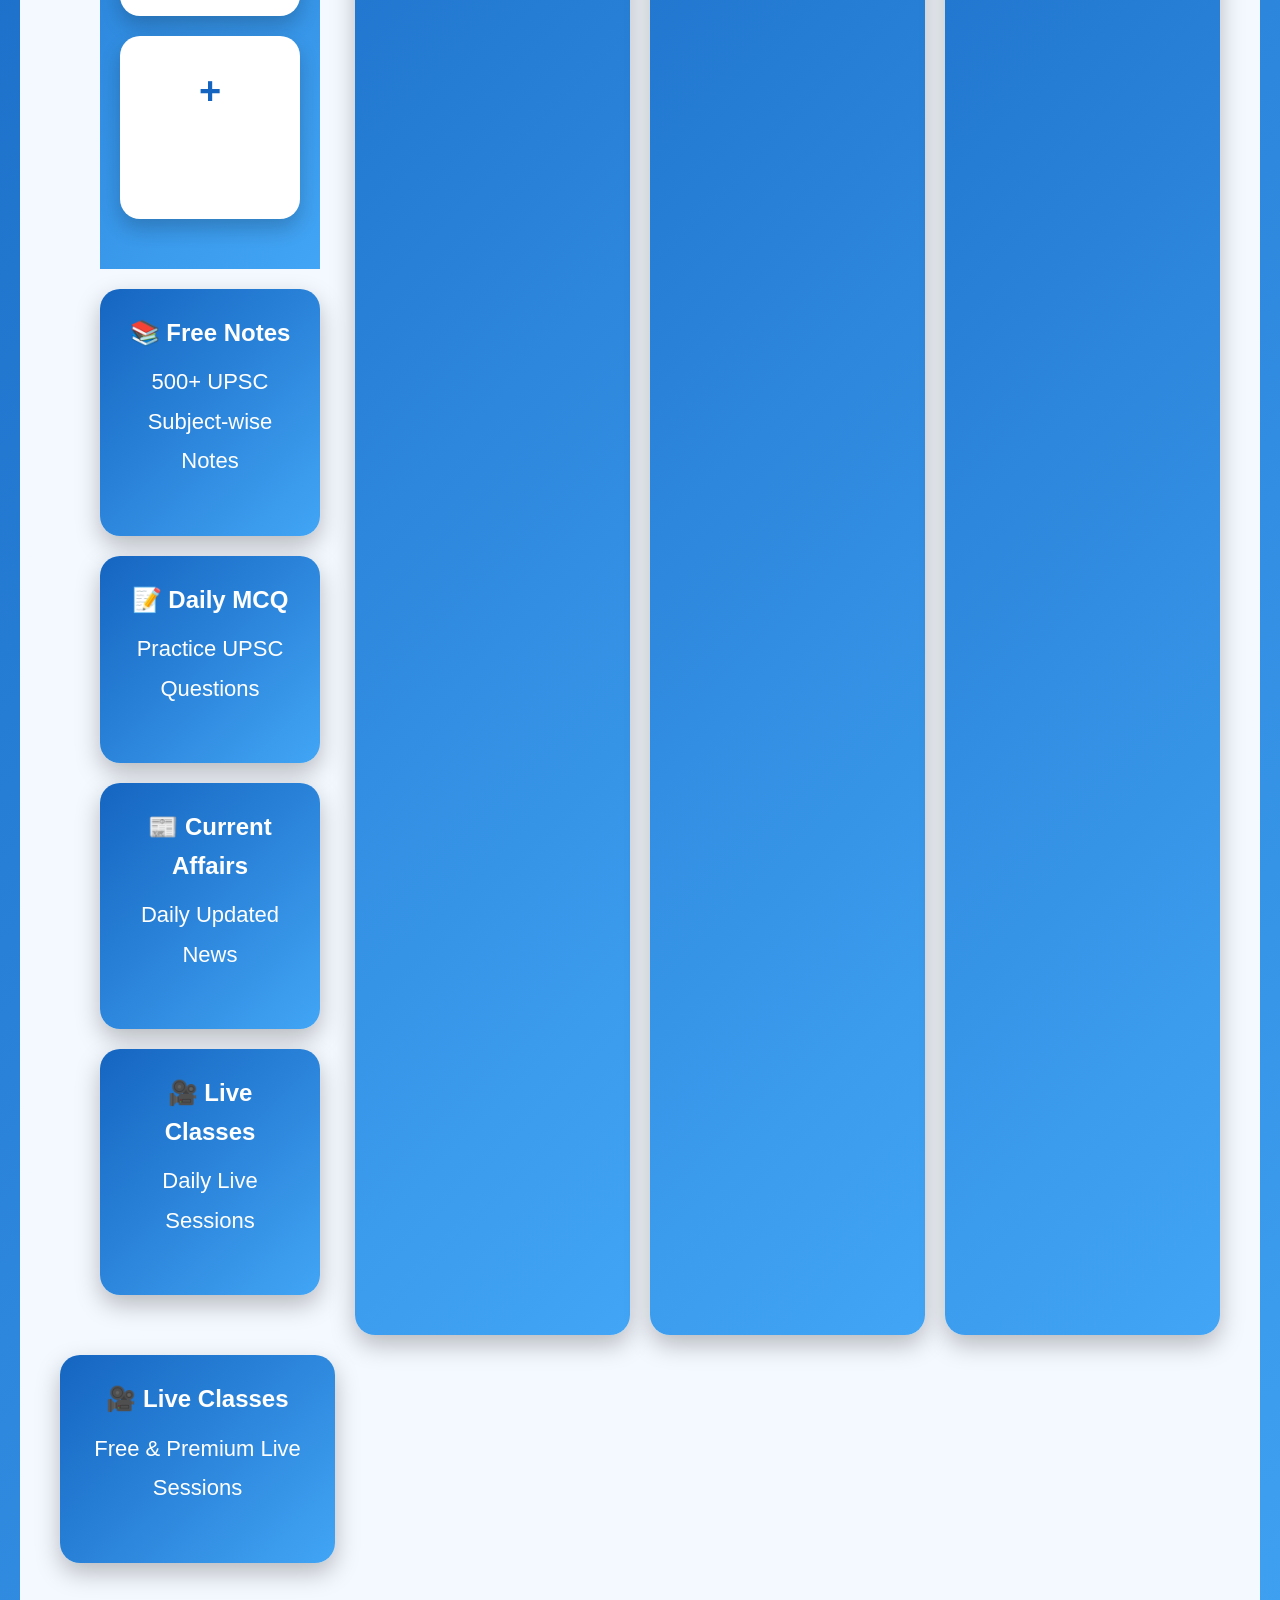
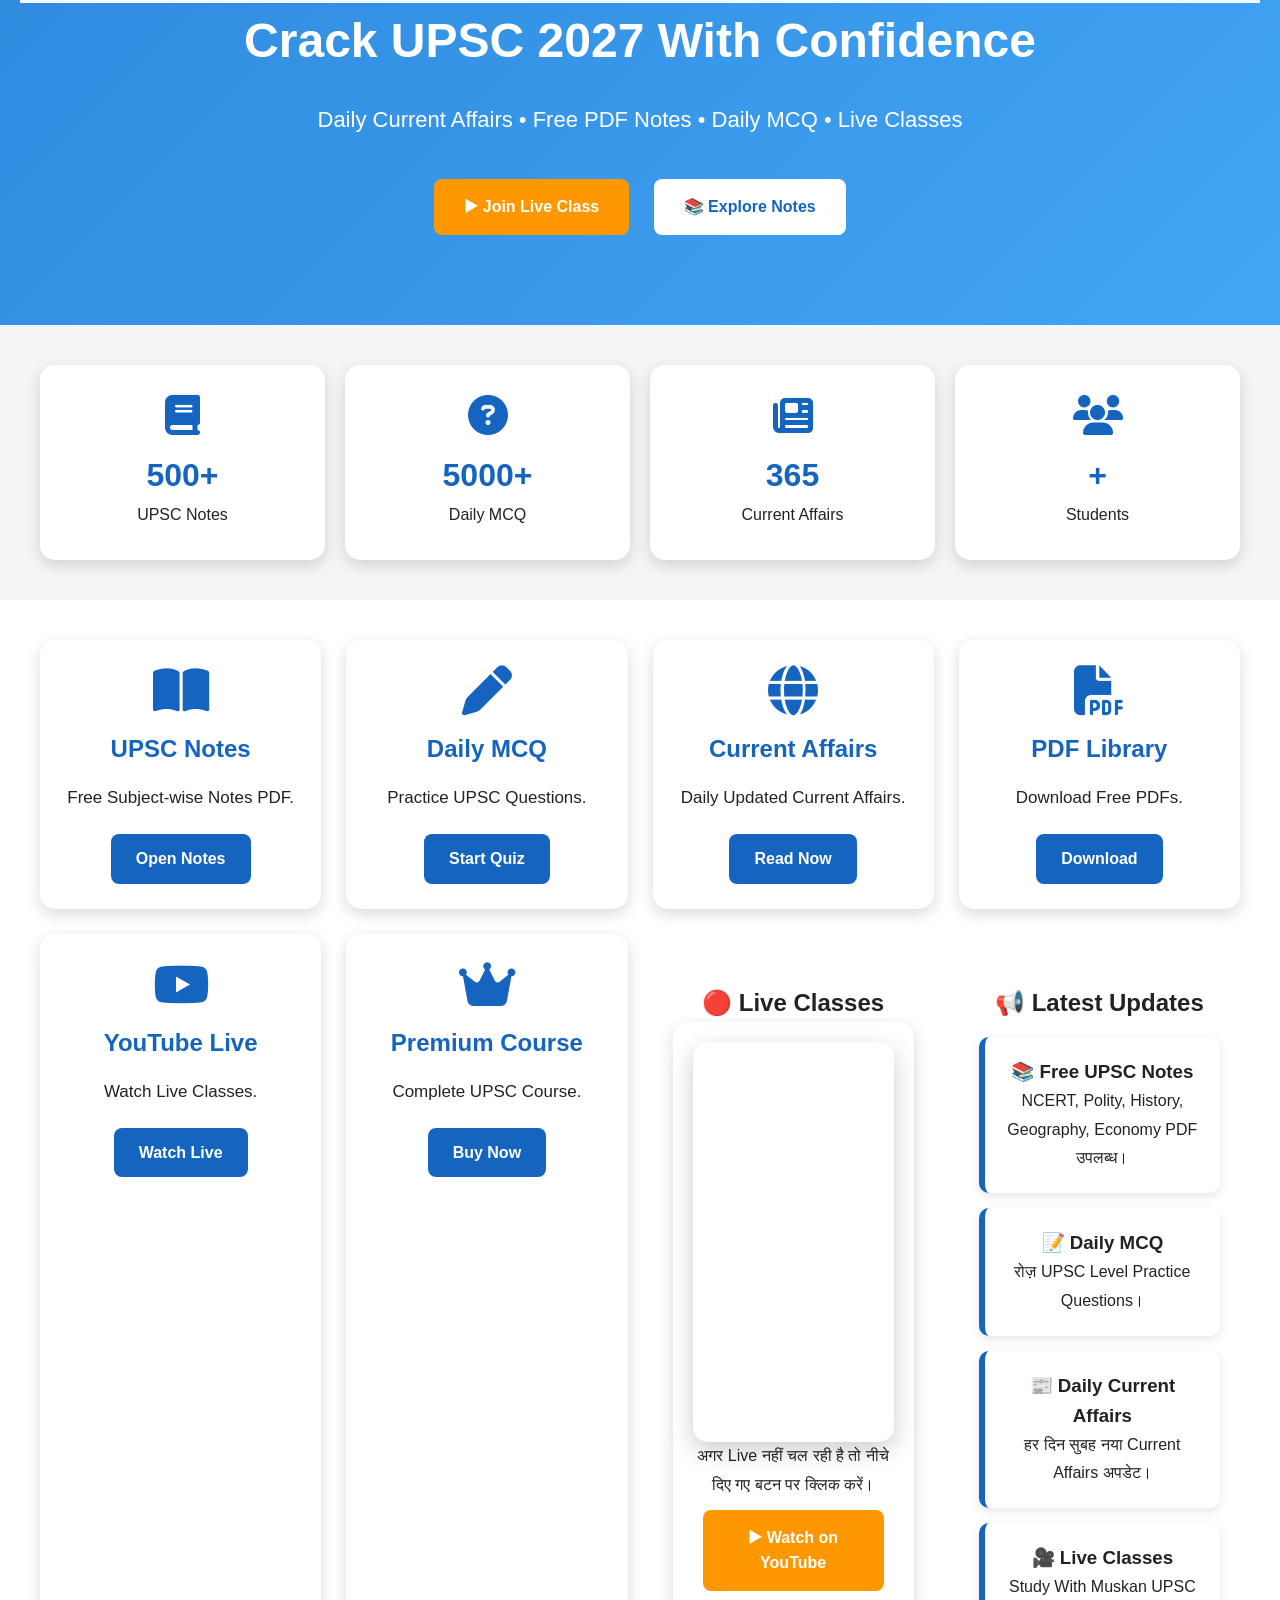
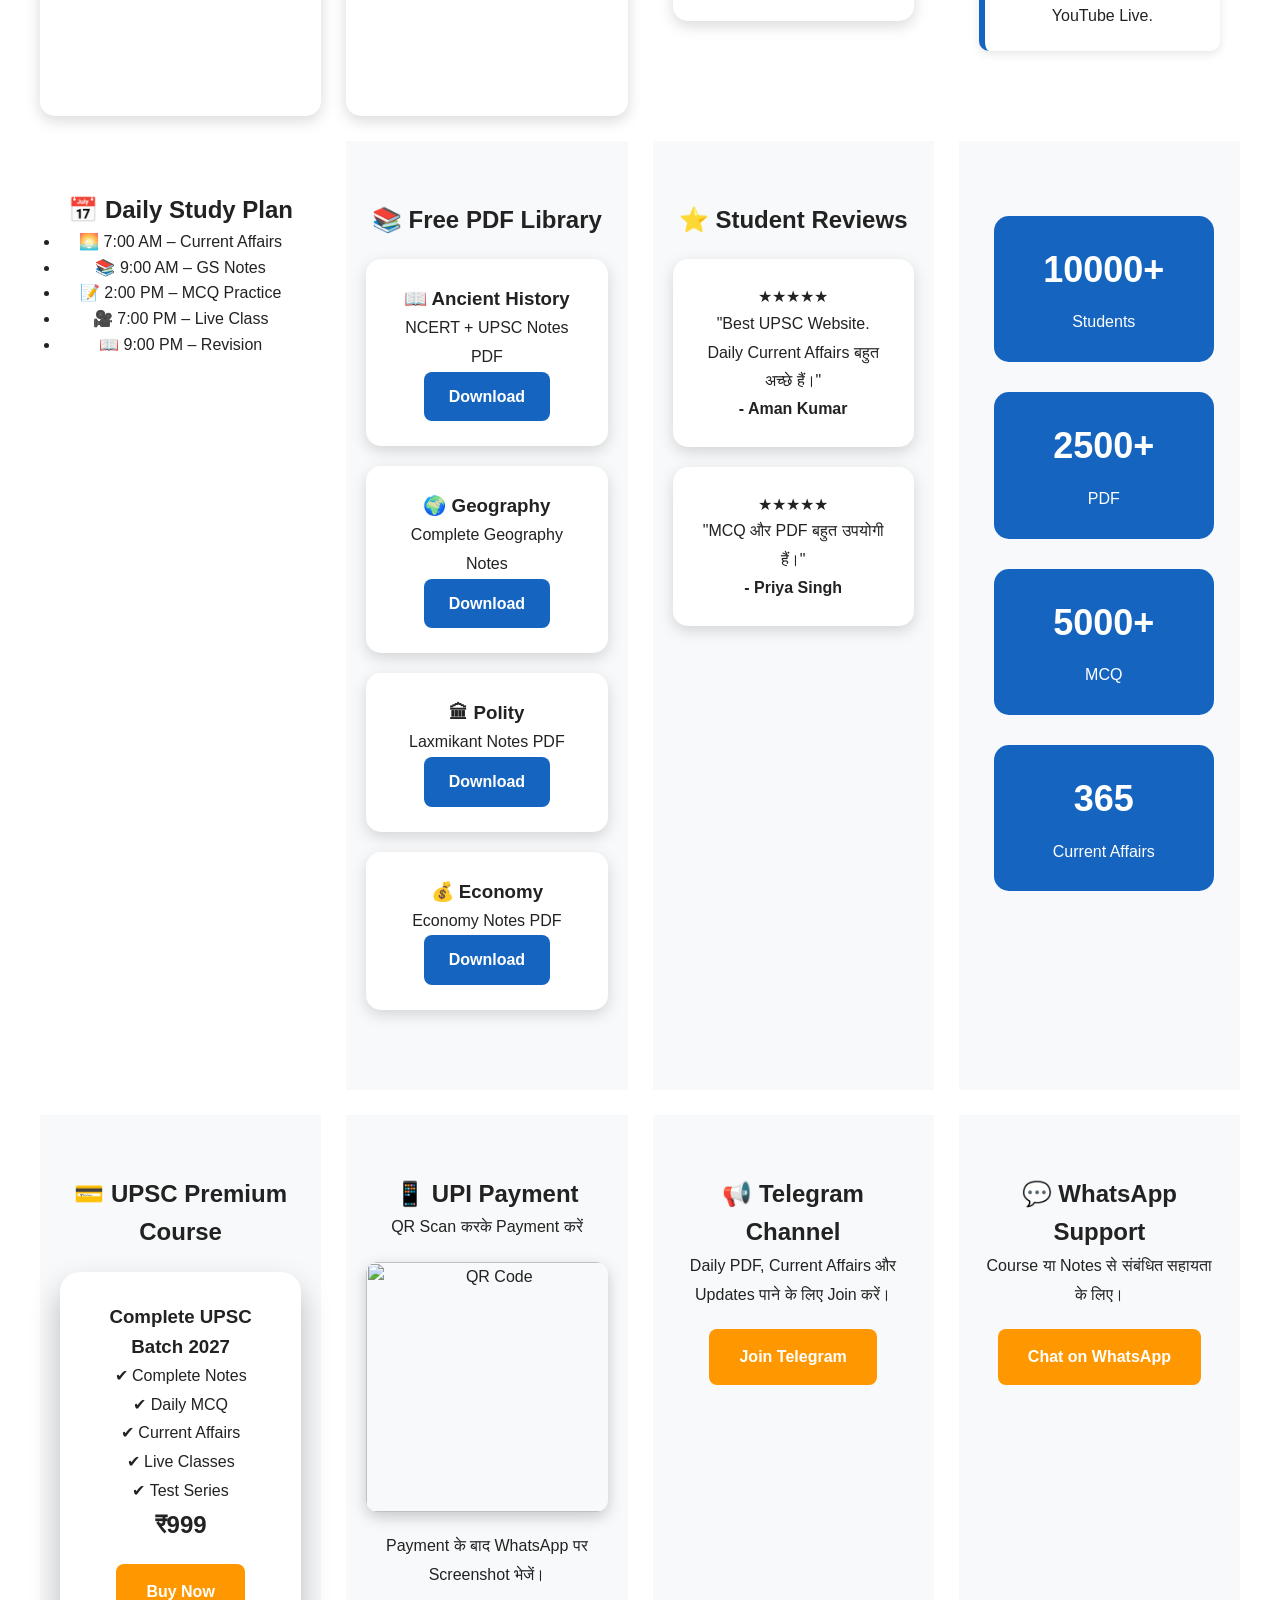
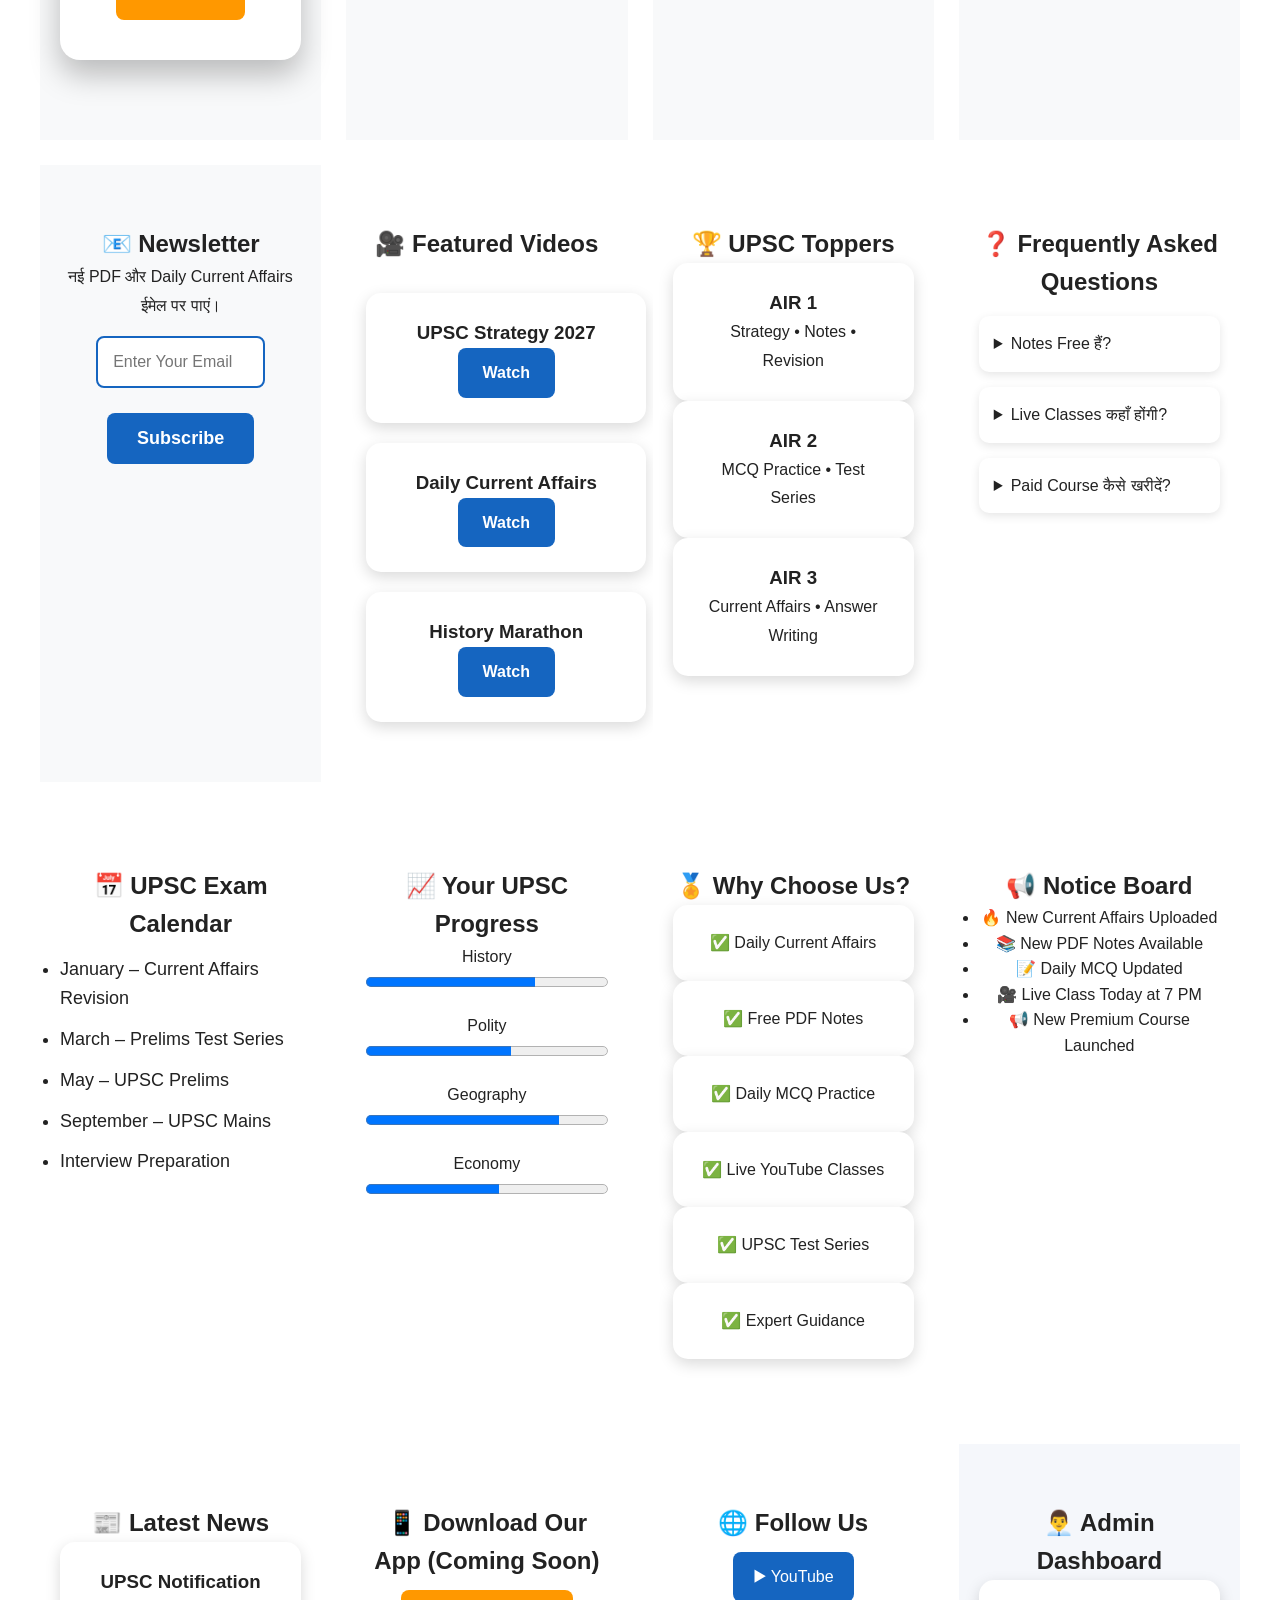
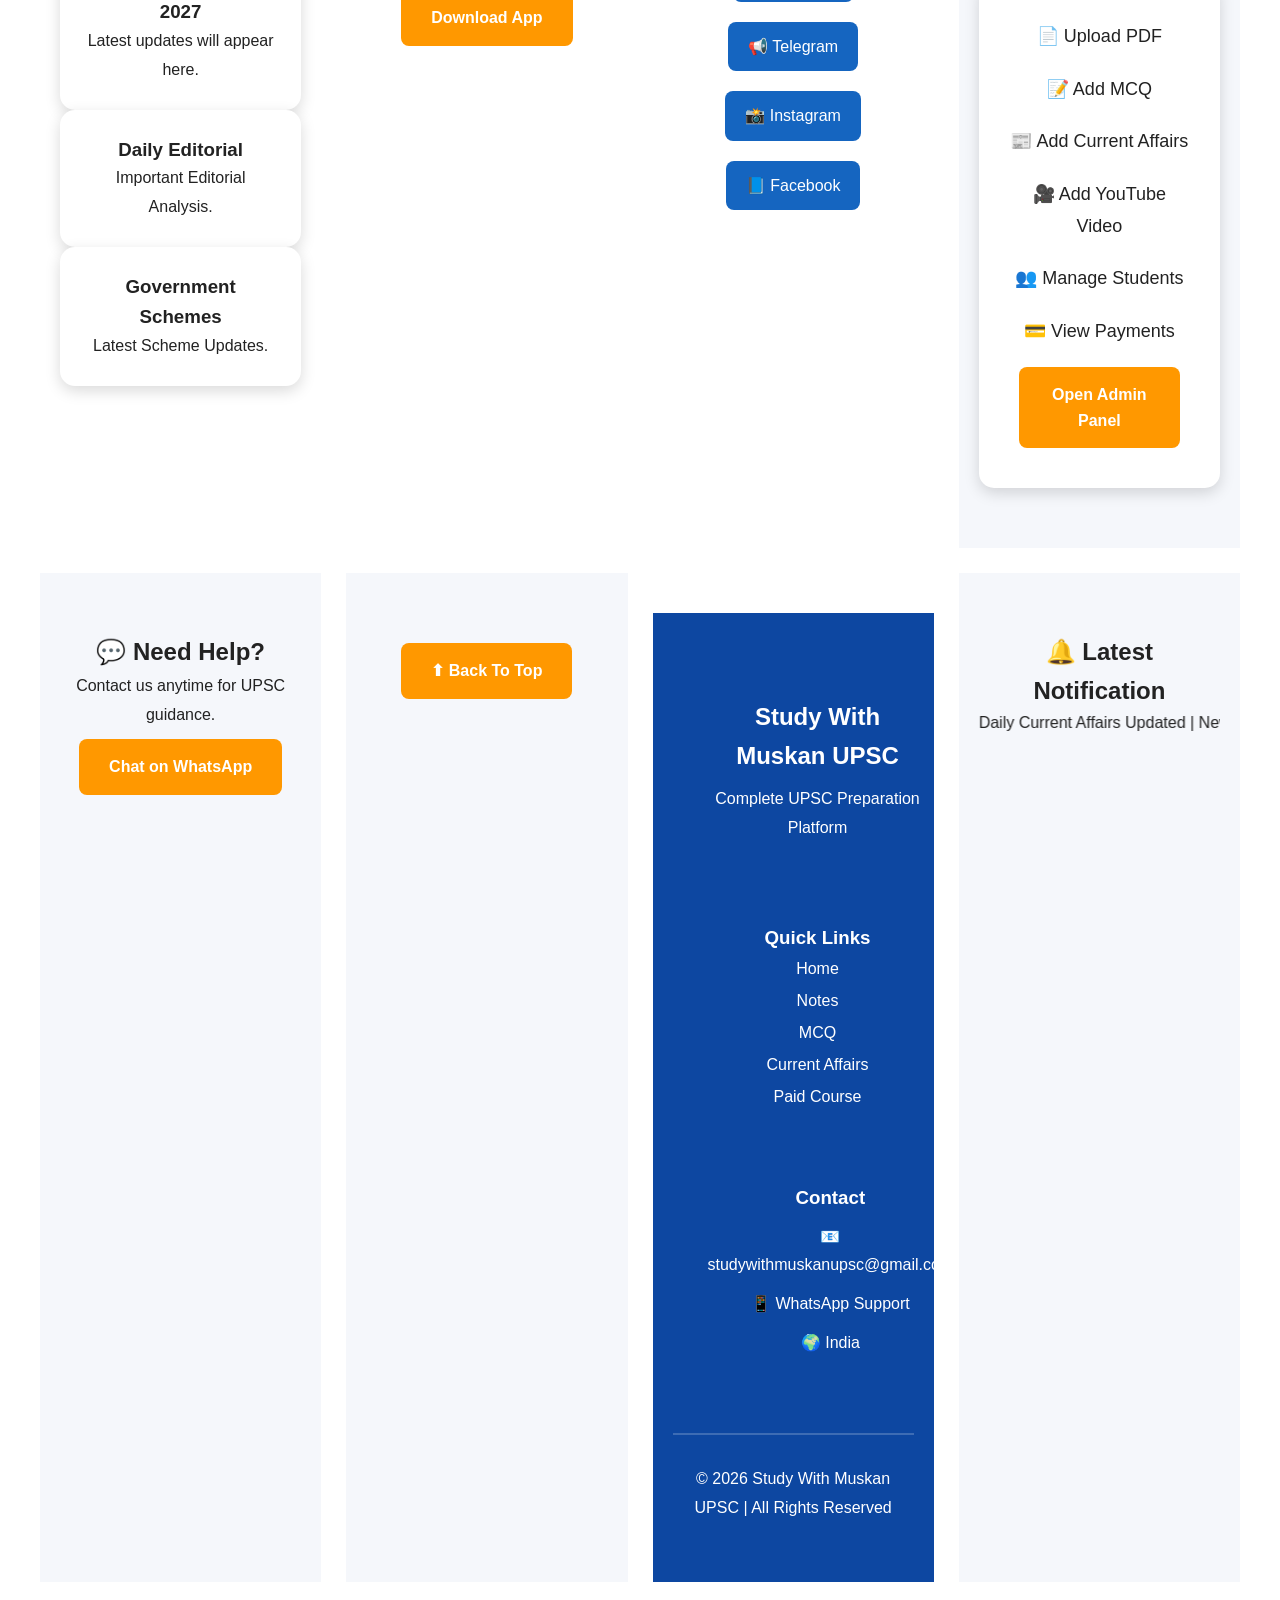
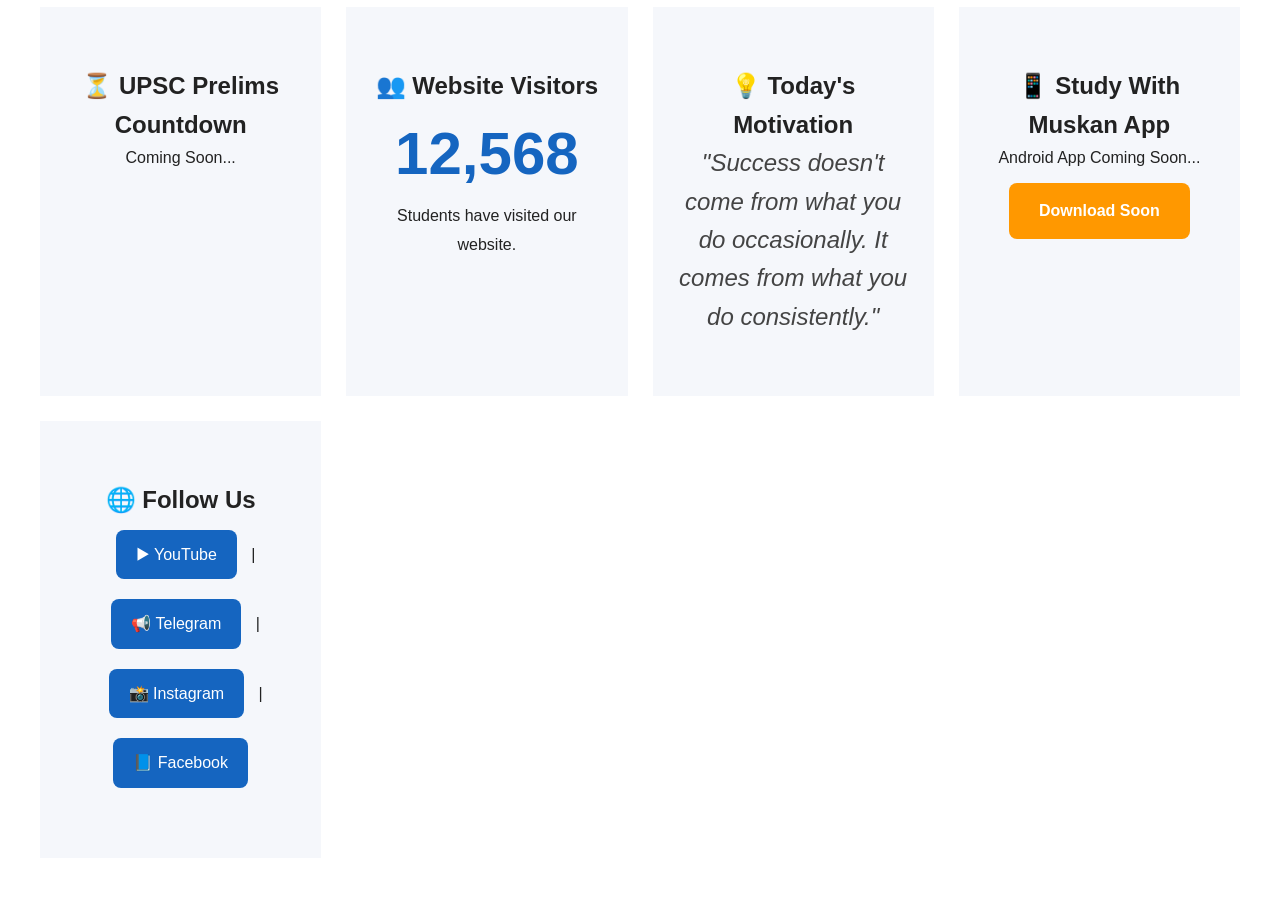
==== commit d8e61d22: "Update index.html" ====
--- a/index.html
+++ b/index.html
@@ -88,7 +88,7 @@
 <button id="darkBtn">
 
 🌙 Dark Mode<button id="darkBtn" onclick="toggleDarkMode()">
-</button></button>
+</button>
 
 </header>
 
@@ -113,7 +113,7 @@
 </div>
 
 <div class="stat">
-<h2>25000+</h2>
+<h2>+</h2>
 <p>Students</p>
 </div>
 
@@ -205,7 +205,7 @@
 
 <div class="box">
 <i class="fa-solid fa-users"></i>
-<h2>10000+</h2>
+<h2>+</h2>
 <p>Students</p>
 </div>
 
